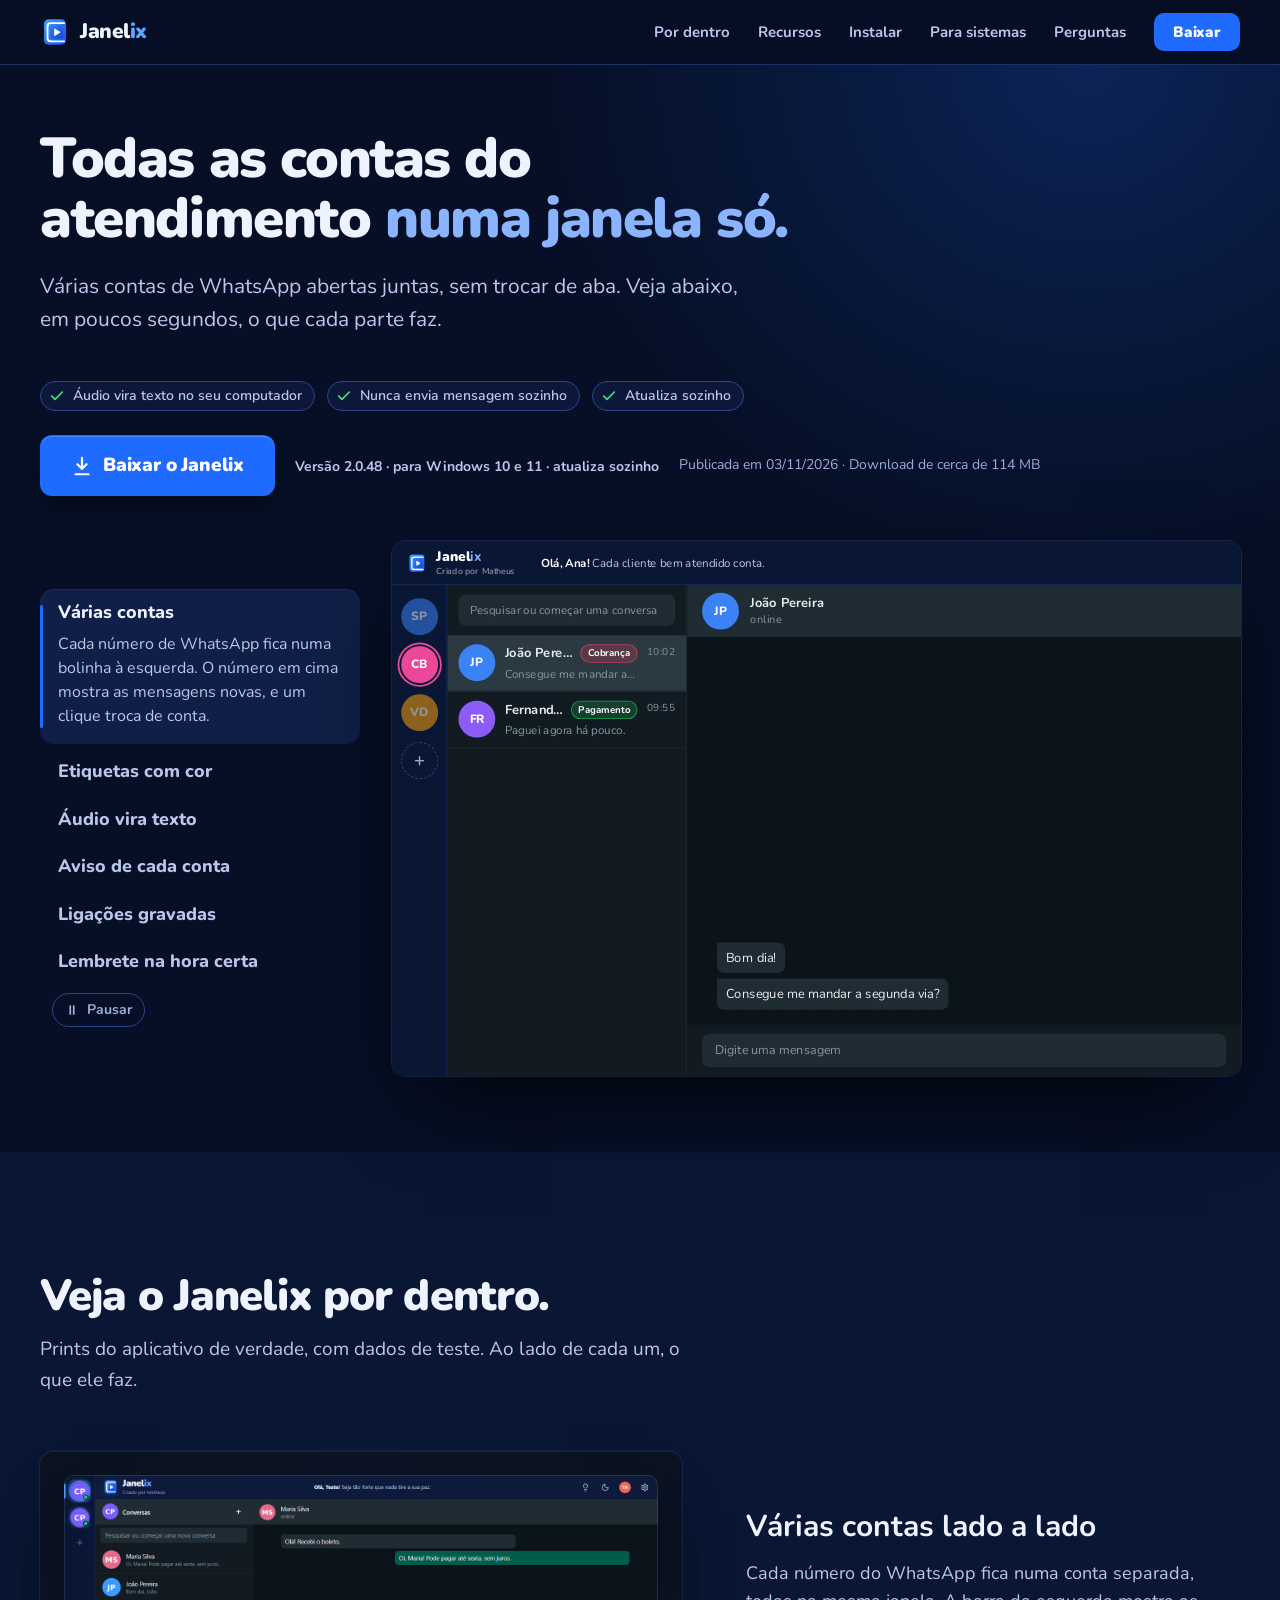
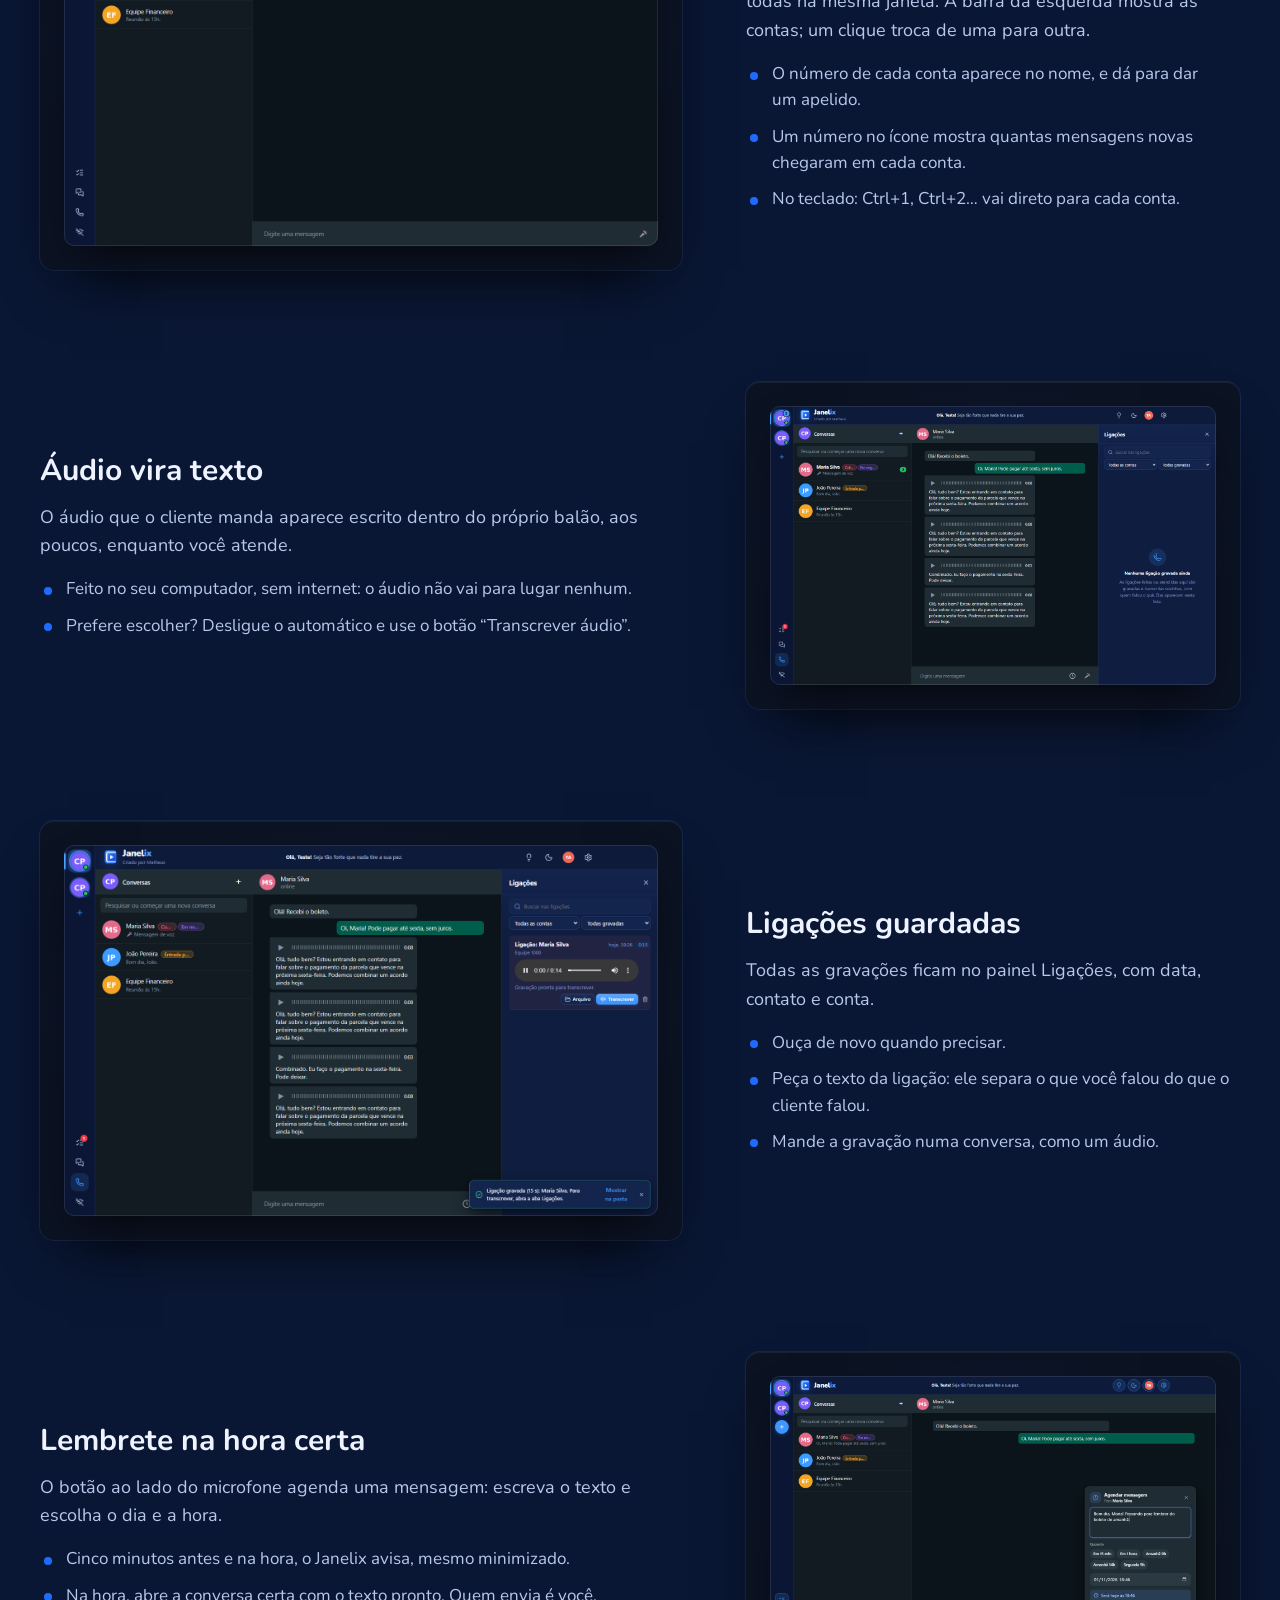
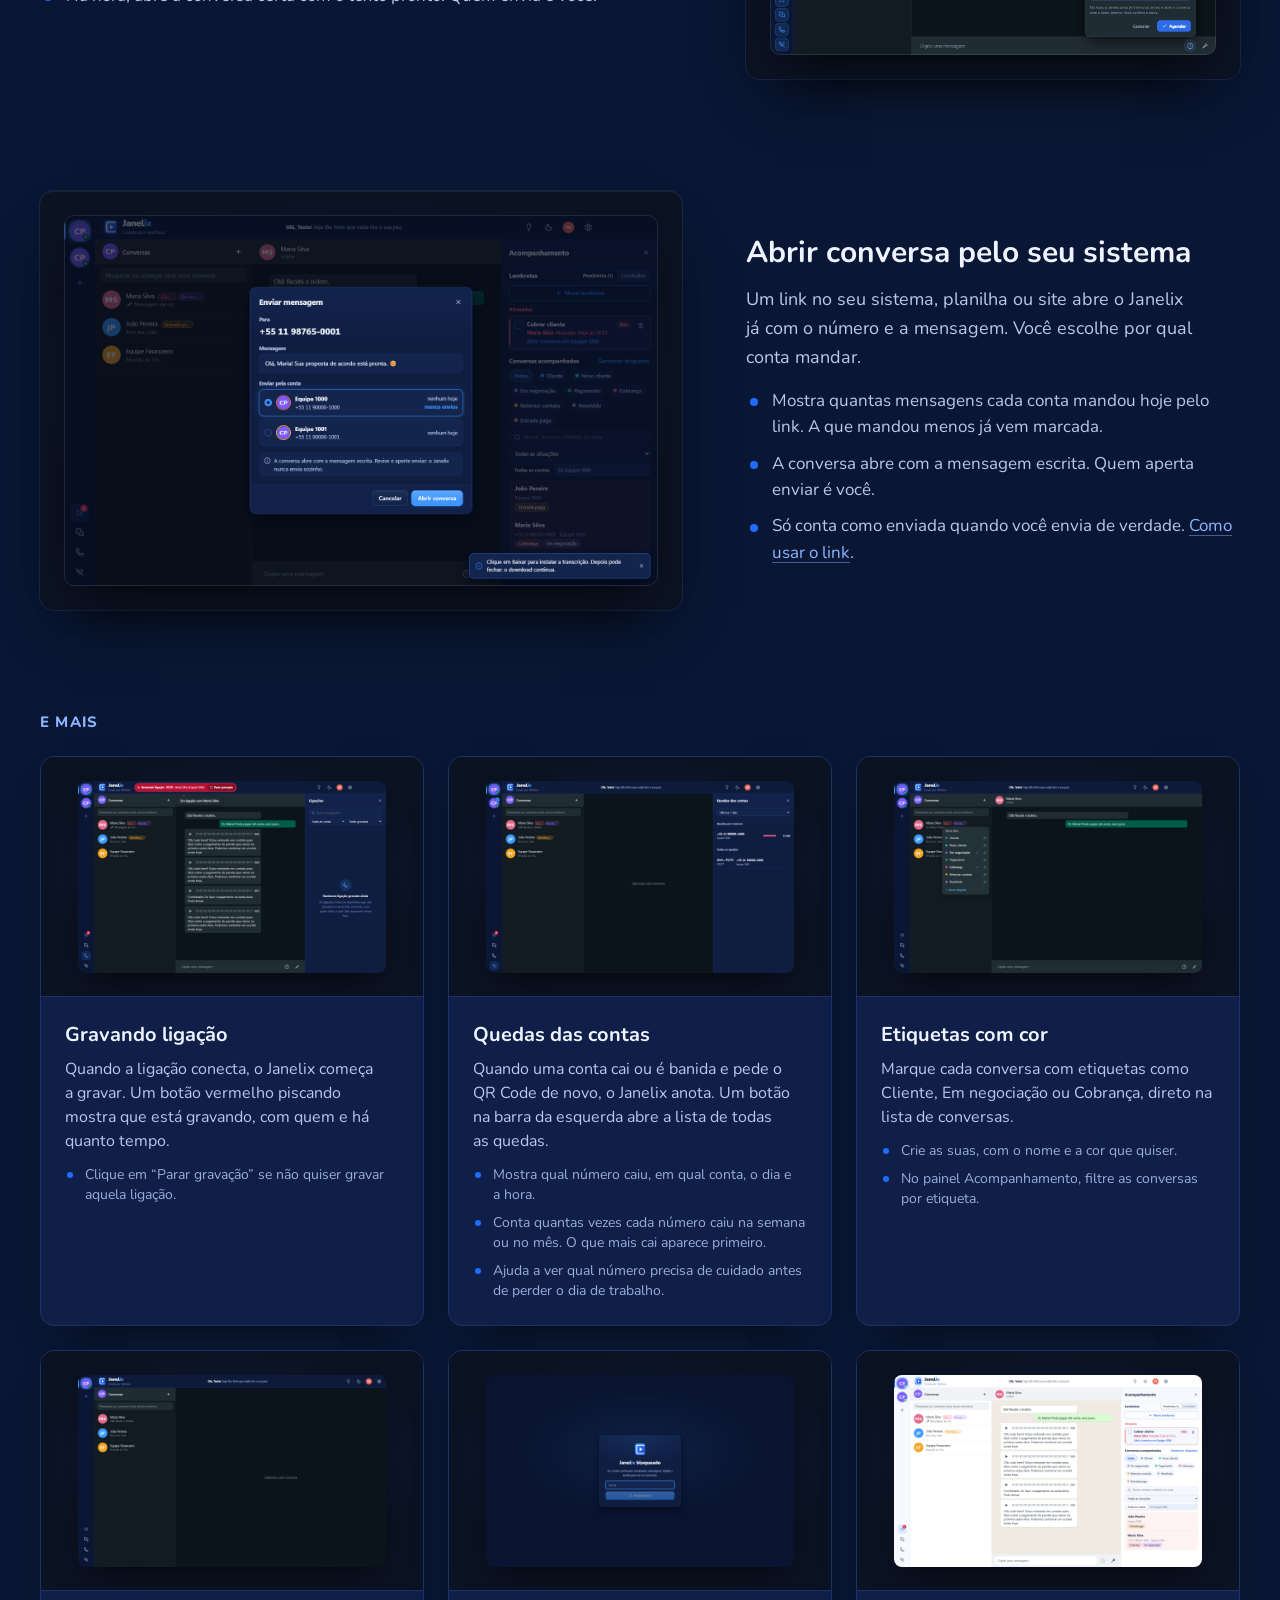
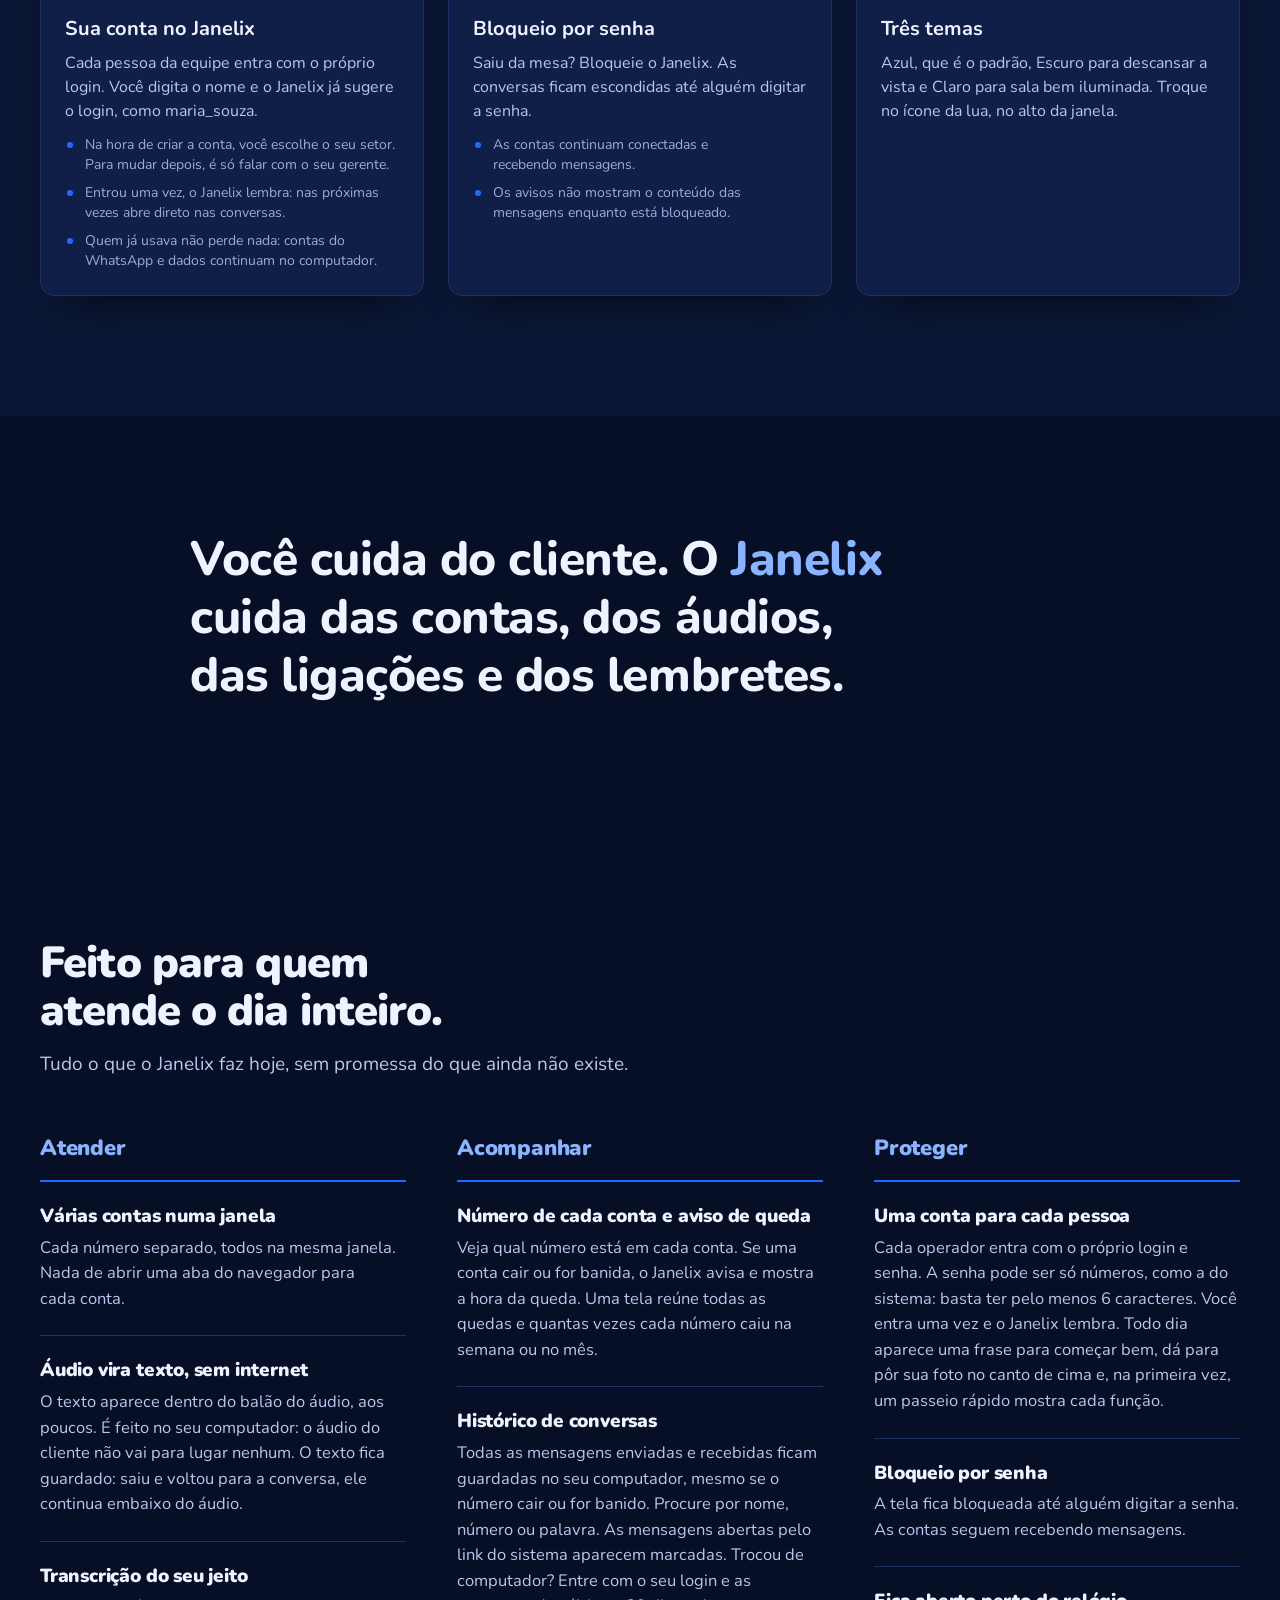
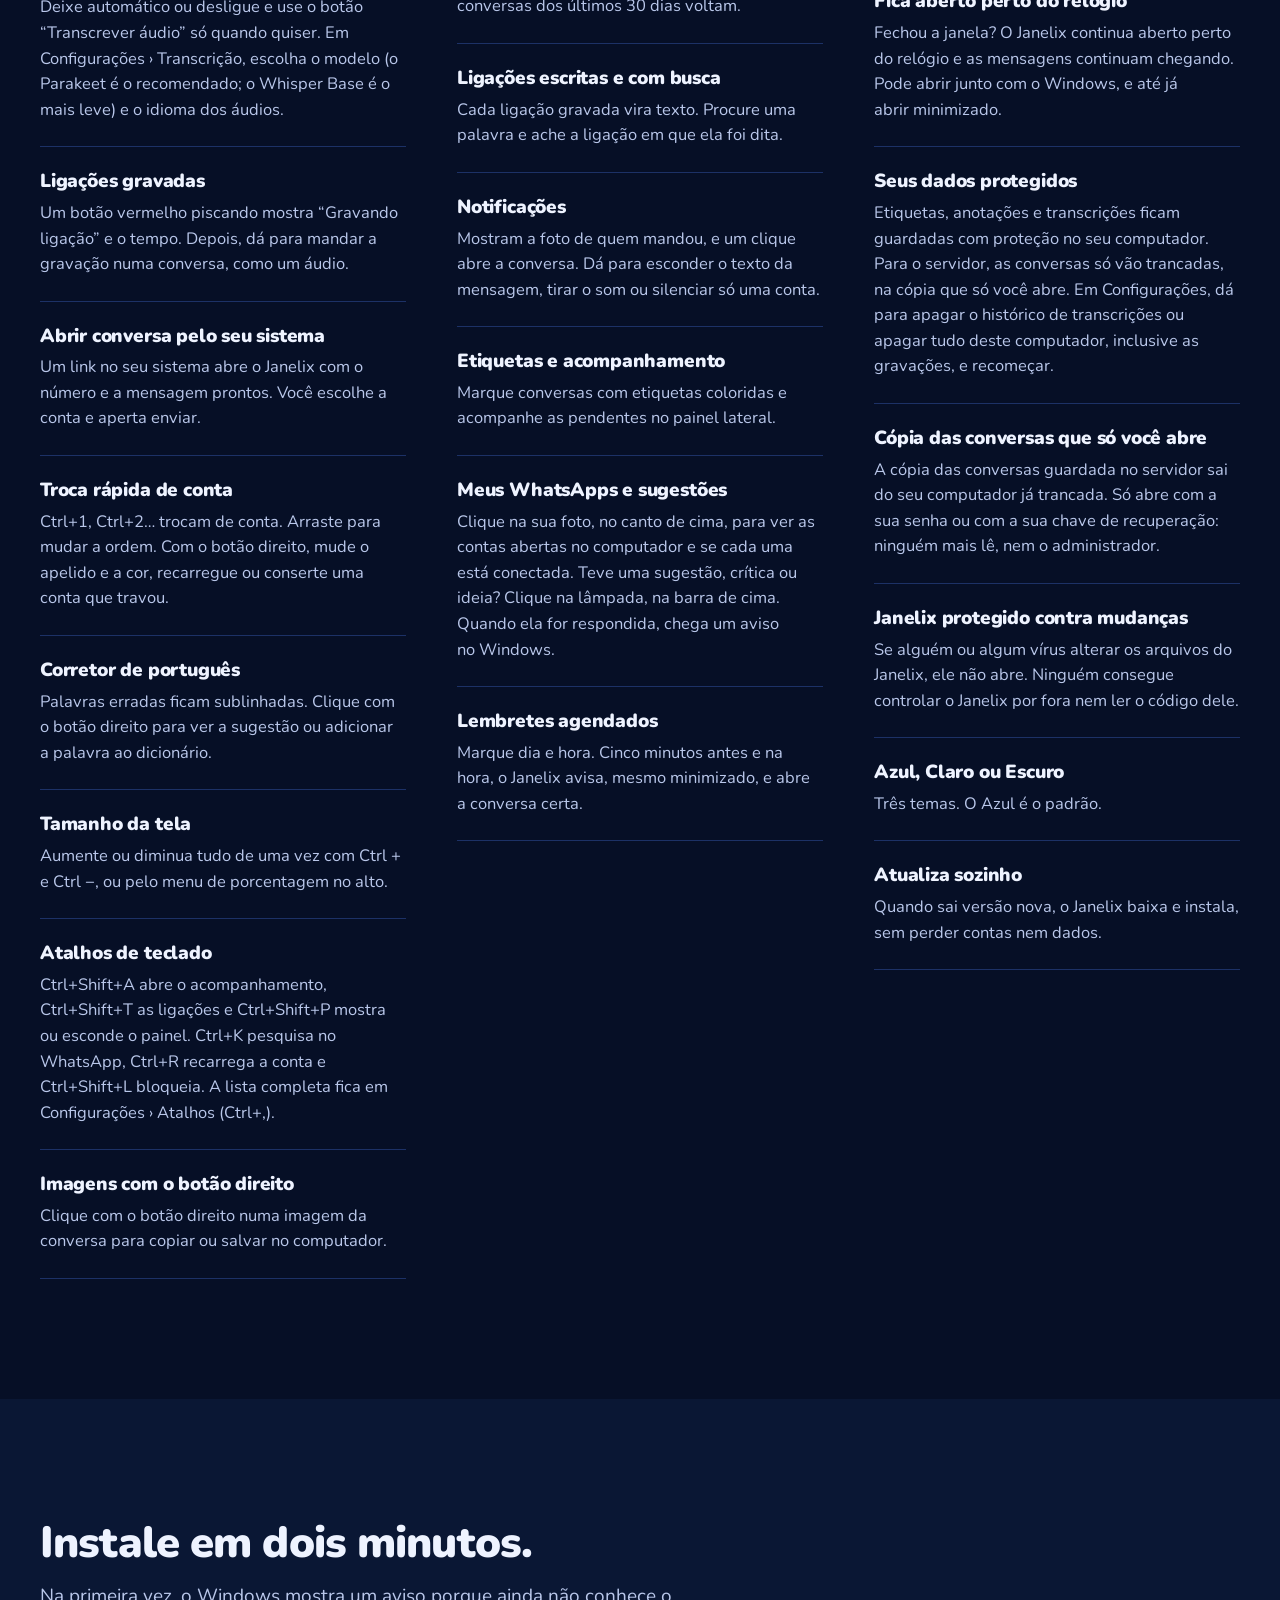
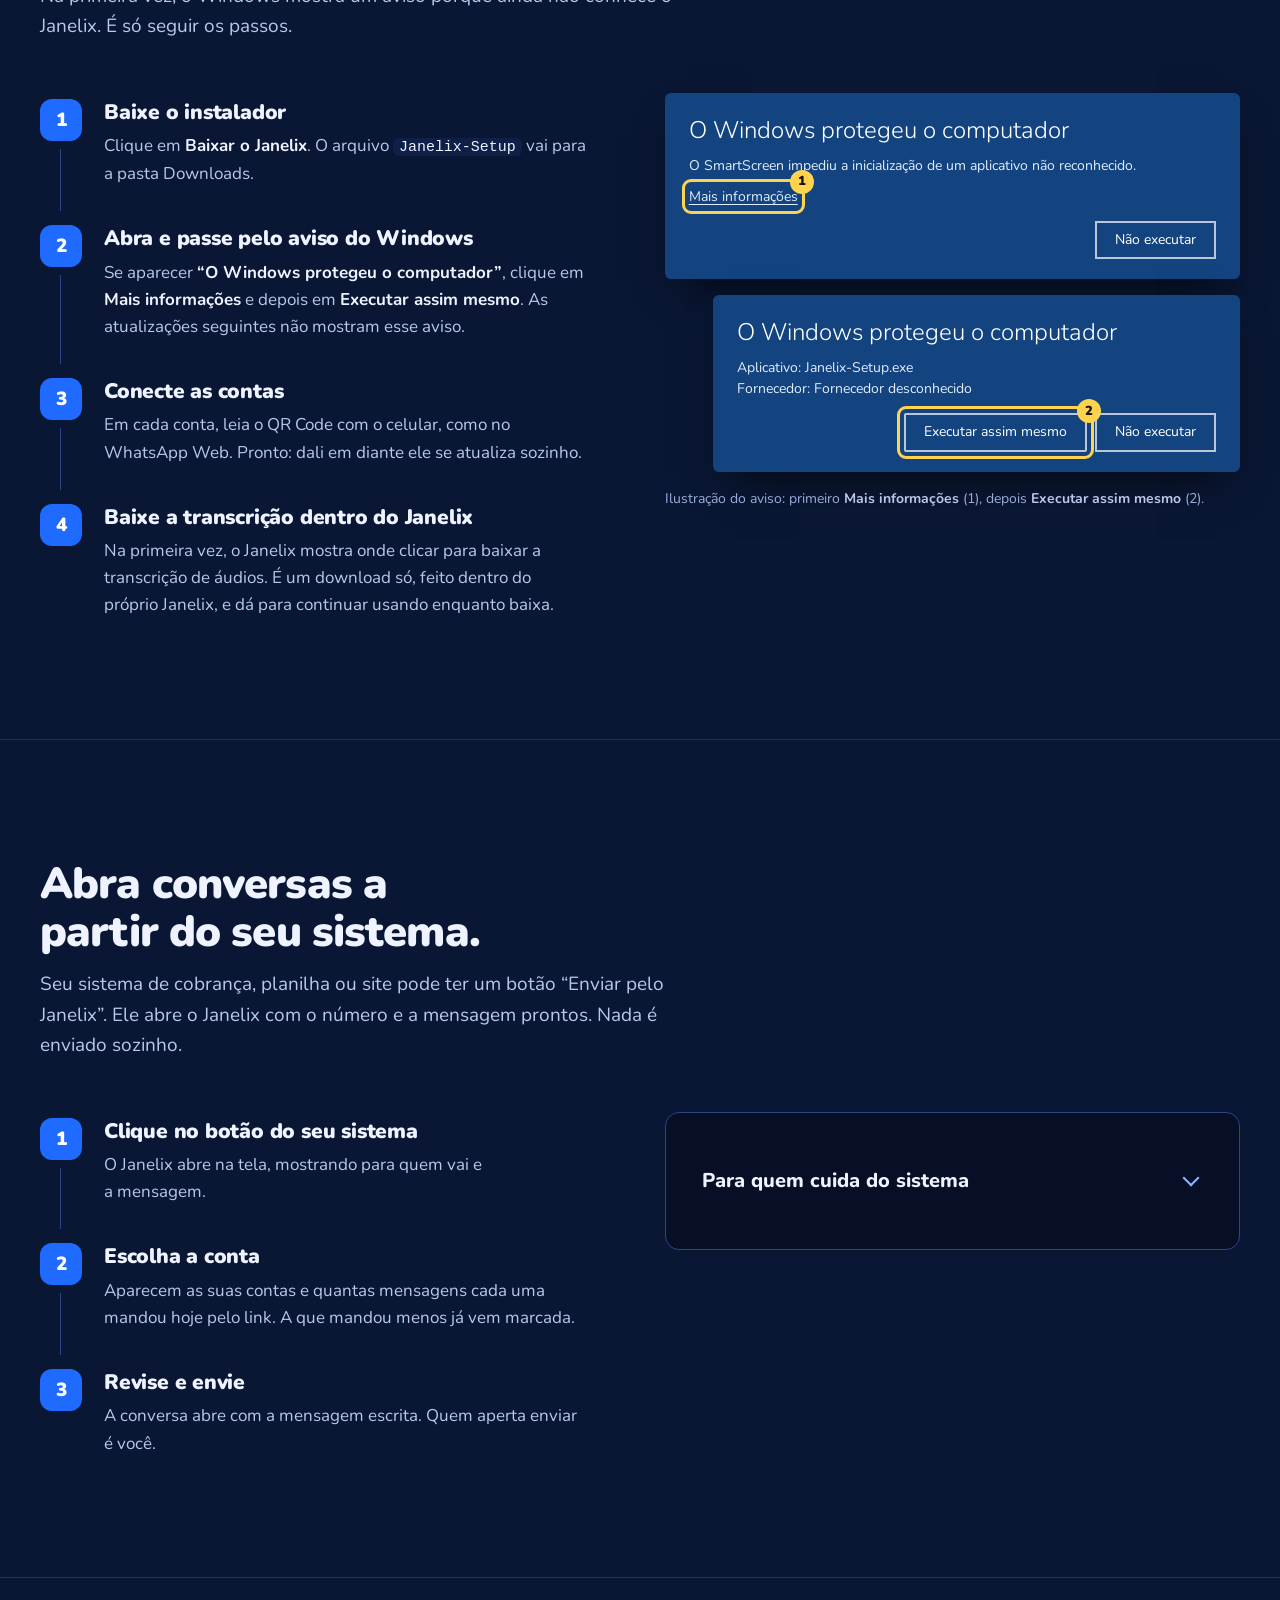
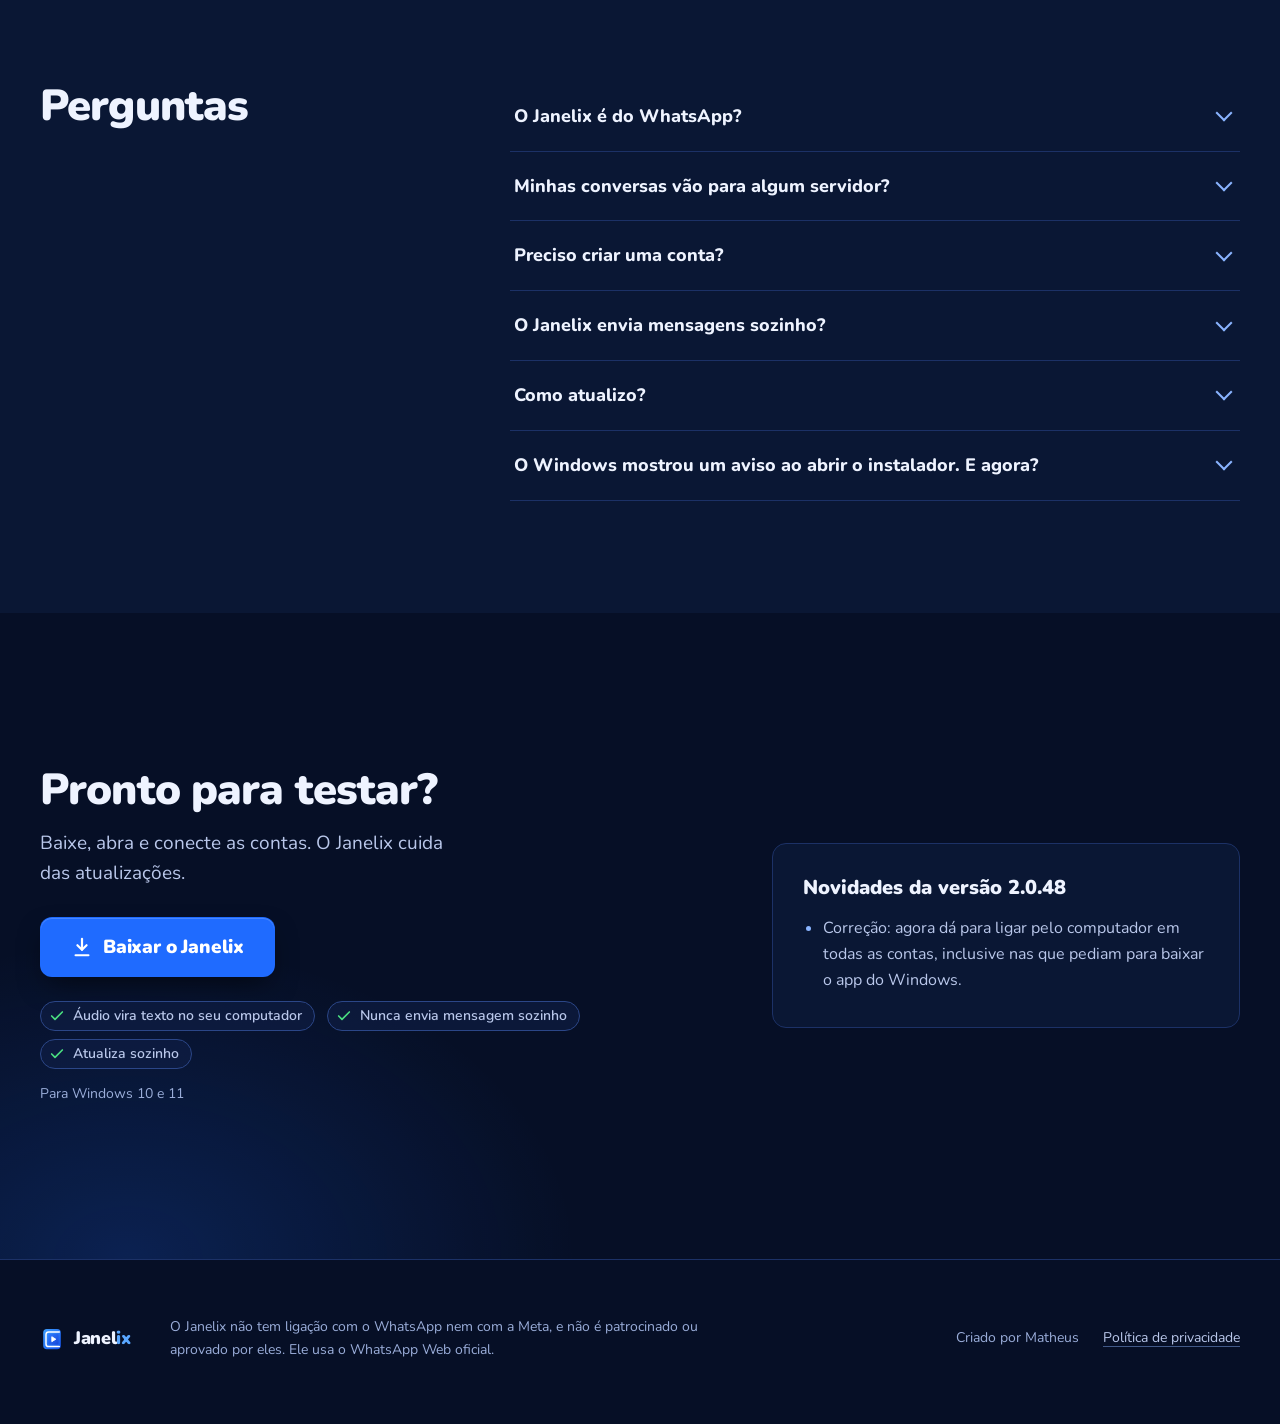
==== index.html @ b272c267 "Versão 2.0.48" ====
<!doctype html>
<html lang="pt-BR">
  <head>
    <meta charset="utf-8" />
    <meta name="viewport" content="width=device-width, initial-scale=1" />
    <title>Janelix · várias contas de WhatsApp Web numa janela só</title>
    <meta
      name="description"
      content="Programa para Windows que abre várias contas de WhatsApp Web numa janela só, grava ligações, transforma áudio em texto no próprio computador e avisa quando uma conta cai."
    />
    <link rel="canonical" href="https://janelix-app.github.io/" />
    <meta name="theme-color" content="#060f26" />
    <meta name="color-scheme" content="dark" />
    <link rel="icon" type="image/png" href="assets/favicon.png" />
    <link rel="apple-touch-icon" href="assets/icone-512.png" />
    <link rel="preload" href="assets/Nunito.woff2" as="font" type="font/woff2" crossorigin />
    <meta property="og:type" content="website" />
    <meta property="og:locale" content="pt_BR" />
    <meta property="og:site_name" content="Janelix" />
    <meta property="og:title" content="Janelix · várias contas de WhatsApp Web numa janela só" />
    <meta property="og:description" content="Várias contas lado a lado, ligações gravadas, áudios em texto sem internet e aviso quando uma conta cai. Para Windows 10 e 11." />
    <meta property="og:url" content="https://janelix-app.github.io/" />
    <meta property="og:image" content="https://janelix-app.github.io/assets/prints/tema-azul.png" />
    <meta property="og:image:width" content="1440" />
    <meta property="og:image:height" content="900" />
    <meta property="og:image:alt" content="O Janelix aberto, com as contas à esquerda, a conversa no centro e o painel de acompanhamento à direita" />
    <meta name="twitter:card" content="summary_large_image" />
    <link rel="stylesheet" href="estilo.css" />
    <script>
      document.documentElement.classList.add('js');
    </script>
    <script type="application/ld+json">
      {
        "@context": "https://schema.org",
        "@type": "SoftwareApplication",
        "name": "Janelix",
        "operatingSystem": "Windows 10, Windows 11",
        "applicationCategory": "BusinessApplication",
        "inLanguage": "pt-BR",
        "url": "https://janelix-app.github.io/",
        "description": "Várias contas de WhatsApp Web numa janela só, para Windows.",
        "image": "https://janelix-app.github.io/assets/prints/tema-azul.png",
        "downloadUrl": "https://github.com/janelix-app/janelix-releases/releases/latest"
      }
    </script>
  </head>
  <body>
    <a class="pular" href="#conteudo">Pular para o conteúdo</a>

    <header class="top">
      <div class="wrap">
        <a class="marca" href="./" aria-label="Janelix, página inicial"><img src="assets/logo.svg" alt="" width="30" height="30" /><span class="nome">Janel<b>ix</b></span></a>
        <nav aria-label="Seções">
          <a href="#por-dentro">Por dentro</a>
          <a href="#recursos">Recursos</a>
          <a href="#instalar">Instalar</a>
          <a href="#para-sistemas">Para sistemas</a>
          <a href="#perguntas">Perguntas</a>
        </nav>
        <a class="btn btn-mini baixar" href="https://github.com/janelix-app/janelix-releases/releases/latest">Baixar</a>
      </div>
    </header>

    <main id="conteudo">
      <!-- abertura -->
      <section class="hero" aria-labelledby="titulo">
        <div class="wrap hero-grade">
          <div class="hero-texto">
            <h1 id="titulo">Todas as contas do atendimento <span class="quebra">numa janela só.</span></h1>
            <p class="lead">Várias contas de WhatsApp abertas juntas, sem trocar de aba. Veja abaixo, em poucos segundos, o que cada parte faz.</p>
            <ul class="garantias" role="list">
              <li><svg viewBox="0 0 24 24" aria-hidden="true"><path d="M20 6 9 17l-5-5" /></svg>Áudio vira texto no seu computador</li>
              <li><svg viewBox="0 0 24 24" aria-hidden="true"><path d="M20 6 9 17l-5-5" /></svg>Nunca envia mensagem sozinho</li>
              <li><svg viewBox="0 0 24 24" aria-hidden="true"><path d="M20 6 9 17l-5-5" /></svg>Atualiza sozinho</li>
            </ul>
          </div>
          <div class="baixar-bloco">
            <a class="btn btn-principal baixar" href="https://github.com/janelix-app/janelix-releases/releases/latest">
              <svg viewBox="0 0 24 24" aria-hidden="true"><path d="M12 3v12" /><path d="m7 10 5 5 5-5" /><path d="M5 21h14" /></svg>
              Baixar o Janelix
            </a>
            <p class="versao" id="versao">Para Windows 10 e 11 · atualiza sozinho</p>
            <p class="versao-data"><span id="v-data" hidden></span><span id="v-tam">Download de cerca de 114 MB</span></p>
          </div>
        </div>

        <div class="palco" data-demo>
          <div class="demo-lado">
            <ol class="demo-menu" aria-label="O que o Janelix faz">
              <li>
                <button type="button" aria-controls="cena-0"><span class="demo-t">Várias contas</span></button>
                <p id="cena-0">Cada número de WhatsApp fica numa bolinha à esquerda. O número em cima mostra as mensagens novas, e um clique troca de conta.</p>
              </li>
              <li>
                <button type="button" aria-controls="cena-1"><span class="demo-t">Etiquetas com cor</span></button>
                <p id="cena-1">Marque cada conversa: Cliente, Em negociação, Pagamento. Você vê de longe em que pé está cada cliente.</p>
              </li>
              <li>
                <button type="button" aria-controls="cena-2"><span class="demo-t">Áudio vira texto</span></button>
                <p id="cena-2">O áudio do cliente aparece escrito dentro do balão. Tudo feito no seu computador: o áudio não vai para lugar nenhum.</p>
              </li>
              <li>
                <button type="button" aria-controls="cena-3"><span class="demo-t">Aviso de cada conta</span></button>
                <p id="cena-3">Chegou mensagem em outra conta? O aviso do Windows mostra quem mandou e em qual conta. Um clique abre a conversa.</p>
              </li>
              <li>
                <button type="button" aria-controls="cena-4"><span class="demo-t">Ligações gravadas</span></button>
                <p id="cena-4">Quando a ligação conecta, o Janelix grava e mostra com quem e há quanto tempo. Depois dá para ouvir e ler o que cada um falou.</p>
              </li>
              <li>
                <button type="button" aria-controls="cena-5"><span class="demo-t">Lembrete na hora certa</span></button>
                <p id="cena-5">O Janelix avisa 5 minutos antes e abre a conversa com a mensagem pronta. Quem envia é você.</p>
              </li>
            </ol>
            <button type="button" class="demo-pausa" aria-pressed="false" hidden>
              <svg viewBox="0 0 24 24" aria-hidden="true"><path d="M9 5v14M15 5v14" /></svg><span>Pausar</span>
            </button>
          </div>

          <!-- a janela viva: um Janelix de mentira, montado na própria página (sem dados reais) -->
          <div class="vivo" role="img" aria-label="Demonstração animada do Janelix: contas à esquerda, lista de conversas e a conversa aberta, com áudio virando texto, aviso do Windows, gravação de ligação e lembrete.">
            <div class="app" aria-hidden="true">
              <div class="app-topo">
                <img class="app-logo" src="assets/logo.svg" alt="" width="22" height="22" />
                <span class="app-nome"><span>Janel<b>ix</b></span><small>Criado por Matheus</small></span>
                <span class="app-frase"><strong>Olá, Ana!</strong> Cada cliente bem atendido conta.</span>
                <span class="app-rec" data-rec><i></i>Gravando ligação <b data-rec-t>00:00</b><span class="app-rec-quem">Maria Silva</span></span>
              </div>
              <div class="app-corpo">
                <div class="app-trilho" data-trilho></div>
                <div class="app-lista">
                  <div class="app-busca">Pesquisar ou começar uma conversa</div>
                  <ul data-lista></ul>
                </div>
                <div class="app-chat">
                  <div class="chat-topo"><span class="av" data-chat-av>MS</span><span><strong data-chat-nome>Maria Silva</strong><small>online</small></span></div>
                  <div class="chat-msgs" data-msgs></div>
                  <div class="chat-campo"><span data-campo>Digite uma mensagem</span></div>
                </div>
              </div>
              <div class="aviso" data-aviso>
                <div class="aviso-cab"><img src="assets/logo.svg" alt="" width="14" height="14" />Janelix</div>
                <strong data-aviso-t></strong>
                <p data-aviso-b></p>
                <small data-aviso-c></small>
              </div>
            </div>
          </div>
        </div>
      </section>

      <!-- prints com explicação -->
      <section class="por-dentro" id="por-dentro" aria-labelledby="t-dentro">
        <div class="wrap">
          <div class="cabeca">
            <h2 id="t-dentro">Veja o Janelix por dentro.</h2>
            <p>Prints do aplicativo de verdade, com dados de teste. Ao lado de cada um, o que ele faz.</p>
          </div>

          <ol class="vitrine">
            <li>
              <figure class="vitrine-print"><img src="assets/prints/contas.png" alt="Barra de contas à esquerda com duas contas conectadas e a lista de conversas com etiquetas" width="760" height="470" /></figure>
              <div class="vitrine-texto">
                <h3>Várias contas lado a lado</h3>
                <p>Cada número do WhatsApp fica numa conta separada, todas na mesma janela. A barra da esquerda mostra as contas; um clique troca de uma para outra.</p>
                <ul>
                  <li>O número de cada conta aparece no nome, e dá para dar um apelido.</li>
                  <li>Um número no ícone mostra quantas mensagens novas chegaram em cada conta.</li>
                  <li>No teclado: Ctrl+1, Ctrl+2… vai direto para cada conta.</li>
                </ul>
              </div>
            </li>
            <li>
              <figure class="vitrine-print"><img src="assets/prints/audios.png" alt="Mensagem de voz com o texto escrito logo abaixo, dentro do balão do áudio" width="603" height="246" loading="lazy" /></figure>
              <div class="vitrine-texto">
                <h3>Áudio vira texto</h3>
                <p>O áudio que o cliente manda aparece escrito dentro do próprio balão, aos poucos, enquanto você atende.</p>
                <ul>
                  <li>Feito no seu computador, sem internet: o áudio não vai para lugar nenhum.</li>
                  <li>Prefere escolher? Desligue o automático e use o botão “Transcrever áudio”.</li>
                </ul>
              </div>
            </li>
            <li>
              <figure class="vitrine-print"><img src="assets/prints/ligacoes.png" alt="Painel Ligações com a gravação, o player e a transcrição separada por quem falou" width="380" height="480" loading="lazy" /></figure>
              <div class="vitrine-texto">
                <h3>Ligações guardadas</h3>
                <p>Todas as gravações ficam no painel Ligações, com data, contato e conta.</p>
                <ul>
                  <li>Ouça de novo quando precisar.</li>
                  <li>Peça o texto da ligação: ele separa o que você falou do que o cliente falou.</li>
                  <li>Mande a gravação numa conversa, como um áudio.</li>
                </ul>
              </div>
            </li>
            <li>
              <figure class="vitrine-print"><img src="assets/prints/agendar.png" alt="Quadro para agendar com o texto da mensagem, a data e atalhos de horário" width="603" height="570" loading="lazy" /></figure>
              <div class="vitrine-texto">
                <h3>Lembrete na hora certa</h3>
                <p>O botão ao lado do microfone agenda uma mensagem: escreva o texto e escolha o dia e a hora.</p>
                <ul>
                  <li>Cinco minutos antes e na hora, o Janelix avisa, mesmo minimizado.</li>
                  <li>Na hora, abre a conversa certa com o texto pronto. Quem envia é você.</li>
                </ul>
              </div>
            </li>
            <li>
              <figure class="vitrine-print"><img src="assets/prints/link.png" alt="Tela Enviar mensagem com o número, a mensagem pronta e as contas conectadas, com a conta de menos envios marcada" width="544" height="554" loading="lazy" /></figure>
              <div class="vitrine-texto">
                <h3>Abrir conversa pelo seu sistema</h3>
                <p>Um link no seu sistema, planilha ou site abre o Janelix já com o número e a mensagem. Você escolhe por qual conta mandar.</p>
                <ul>
                  <li>Mostra quantas mensagens cada conta mandou hoje pelo link. A que mandou menos já vem marcada.</li>
                  <li>A conversa abre com a mensagem escrita. Quem aperta enviar é você.</li>
                  <li>Só conta como enviada quando você envia de verdade. <a href="#para-sistemas">Como usar o link</a>.</li>
                </ul>
              </div>
            </li>
          </ol>

          <h3 class="mosaico-titulo">E mais</h3>
          <ul class="mosaico" role="list">
            <li class="cartao">
              <figure class="cartao-print"><img src="assets/prints/gravando.png" alt="Indicador vermelho Gravando ligação com o tempo, o nome do contato e o botão Parar gravação" width="700" height="120" loading="lazy" /></figure>
              <div class="cartao-texto">
                <h3>Gravando ligação</h3>
                <p>Quando a ligação conecta, o Janelix começa a gravar. Um botão vermelho piscando mostra que está gravando, com quem e há quanto tempo.</p>
                <ul>
                  <li>Clique em “Parar gravação” se não quiser gravar aquela ligação.</li>
                </ul>
              </div>
            </li>
            <li class="cartao">
              <figure class="cartao-print"><img src="assets/prints/quedas.png" alt="Painel Quedas das contas: quantas vezes cada número caiu nos últimos 7 dias e a lista de quedas com dia, hora, número e conta" width="379" height="750" loading="lazy" /></figure>
              <div class="cartao-texto">
                <h3>Quedas das contas</h3>
                <p>Quando uma conta cai ou é banida e pede o QR Code de novo, o Janelix anota. Um botão na barra da esquerda abre a lista de todas as quedas.</p>
                <ul>
                  <li>Mostra qual número caiu, em qual conta, o dia e a hora.</li>
                  <li>Conta quantas vezes cada número caiu na semana ou no mês. O que mais cai aparece primeiro.</li>
                  <li>Ajuda a ver qual número precisa de cuidado antes de perder o dia de trabalho.</li>
                </ul>
              </div>
            </li>
            <li class="cartao">
              <figure class="cartao-print"><img src="assets/prints/etiquetas.png" alt="Menu de etiquetas aberto na lista de conversas, criando uma etiqueta com cor" width="420" height="600" loading="lazy" /></figure>
              <div class="cartao-texto">
                <h3>Etiquetas com cor</h3>
                <p>Marque cada conversa com etiquetas como Cliente, Em negociação ou Cobrança, direto na lista de conversas.</p>
                <ul>
                  <li>Crie as suas, com o nome e a cor que quiser.</li>
                  <li>No painel Acompanhamento, filtre as conversas por etiqueta.</li>
                </ul>
              </div>
            </li>
            <li class="cartao">
              <figure class="cartao-print"><img src="assets/prints/conta.png" alt="Tela Crie sua conta no Janelix com nome, escolha do setor, login sugerido maria_souza, senha e a frase do dia" width="440" height="896" loading="lazy" /></figure>
              <div class="cartao-texto">
                <h3>Sua conta no Janelix</h3>
                <p>Cada pessoa da equipe entra com o próprio login. Você digita o nome e o Janelix já sugere o login, como maria_souza.</p>
                <ul>
                  <li>Na hora de criar a conta, você escolhe o seu setor. Para mudar depois, é só falar com o seu gerente.</li>
                  <li>Entrou uma vez, o Janelix lembra: nas próximas vezes abre direto nas conversas.</li>
                  <li>Quem já usava não perde nada: contas do WhatsApp e dados continuam no computador.</li>
                </ul>
              </div>
            </li>
            <li class="cartao">
              <figure class="cartao-print"><img src="assets/prints/bloqueio.png" alt="Tela Janelix bloqueado pedindo a senha" width="580" height="440" loading="lazy" /></figure>
              <div class="cartao-texto">
                <h3>Bloqueio por senha</h3>
                <p>Saiu da mesa? Bloqueie o Janelix. As conversas ficam escondidas até alguém digitar a senha.</p>
                <ul>
                  <li>As contas continuam conectadas e recebendo mensagens.</li>
                  <li>Os avisos não mostram o conteúdo das mensagens enquanto está bloqueado.</li>
                </ul>
              </div>
            </li>
            <li class="cartao">
              <figure class="cartao-print"><img src="assets/prints/tema-claro.png" alt="O Janelix no tema Claro, um dos três temas" width="1440" height="900" loading="lazy" /></figure>
              <div class="cartao-texto">
                <h3>Três temas</h3>
                <p>Azul, que é o padrão, Escuro para descansar a vista e Claro para sala bem iluminada. Troque no ícone da lua, no alto da janela.</p>
              </div>
            </li>
          </ul>
        </div>
      </section>

      <!-- frase de impacto: acende palavra por palavra ao rolar -->
      <section class="frase" aria-label="Resumo">
        <p class="frase-texto" data-frase>Você cuida do cliente. O Janelix cuida das contas, dos áudios, das ligações e dos lembretes.</p>
      </section>

      <!-- recursos -->
      <section class="recursos" id="recursos" aria-labelledby="t-recursos">
        <div class="wrap">
          <div class="cabeca">
            <h2 id="t-recursos">Feito para quem atende o dia inteiro.</h2>
            <p>Tudo o que o Janelix faz hoje, sem promessa do que ainda não existe.</p>
          </div>

          <div class="grupos">
            <div class="grupo">
              <h3>Atender</h3>
              <dl>
                <div>
                  <dt>Várias contas numa janela</dt>
                  <dd>Cada número separado, todos na mesma janela. Nada de abrir uma aba do navegador para cada conta.</dd>
                </div>
                <div>
                  <dt>Áudio vira texto, sem internet</dt>
                  <dd>O texto aparece dentro do balão do áudio, aos poucos. É feito no seu computador: o áudio do cliente não vai para lugar nenhum. O texto fica guardado: saiu e voltou para a conversa, ele continua embaixo do áudio.</dd>
                </div>
                <div>
                  <dt>Transcrição do seu jeito</dt>
                  <dd>Deixe automático ou desligue e use o botão “Transcrever áudio” só quando quiser. Em Configurações › Transcrição, escolha o modelo (o Parakeet é o recomendado; o Whisper Base é o mais leve) e o idioma dos áudios.</dd>
                </div>
                <div>
                  <dt>Ligações gravadas</dt>
                  <dd>Um botão vermelho piscando mostra “Gravando ligação” e o tempo. Depois, dá para mandar a gravação numa conversa, como um áudio.</dd>
                </div>
                <div>
                  <dt>Abrir conversa pelo seu sistema</dt>
                  <dd>Um link no seu sistema abre o Janelix com o número e a mensagem prontos. Você escolhe a conta e aperta enviar.</dd>
                </div>
                <div>
                  <dt>Troca rápida de conta</dt>
                  <dd>Ctrl+1, Ctrl+2… trocam de conta. Arraste para mudar a ordem. Com o botão direito, mude o apelido e a cor, recarregue ou conserte uma conta que travou.</dd>
                </div>
                <div>
                  <dt>Corretor de português</dt>
                  <dd>Palavras erradas ficam sublinhadas. Clique com o botão direito para ver a sugestão ou adicionar a palavra ao dicionário.</dd>
                </div>
                <div>
                  <dt>Tamanho da tela</dt>
                  <dd>Aumente ou diminua tudo de uma vez com Ctrl + e Ctrl −, ou pelo menu de porcentagem no alto.</dd>
                </div>
                <div>
                  <dt>Atalhos de teclado</dt>
                  <dd>Ctrl+Shift+A abre o acompanhamento, Ctrl+Shift+T as ligações e Ctrl+Shift+P mostra ou esconde o painel. Ctrl+K pesquisa no WhatsApp, Ctrl+R recarrega a conta e Ctrl+Shift+L bloqueia. A lista completa fica em Configurações › Atalhos (Ctrl+,).</dd>
                </div>
                <div>
                  <dt>Imagens com o botão direito</dt>
                  <dd>Clique com o botão direito numa imagem da conversa para copiar ou salvar no computador.</dd>
                </div>
              </dl>
            </div>

            <div class="grupo">
              <h3>Acompanhar</h3>
              <dl>
                <div>
                  <dt>Número de cada conta e aviso de queda</dt>
                  <dd>Veja qual número está em cada conta. Se uma conta cair ou for banida, o Janelix avisa e mostra a hora da queda. Uma tela reúne todas as quedas e quantas vezes cada número caiu na semana ou no mês.</dd>
                </div>
                <div>
                  <dt>Histórico de conversas</dt>
                  <dd>Todas as mensagens enviadas e recebidas ficam guardadas no seu computador, mesmo se o número cair ou for banido. Procure por nome, número ou palavra. As mensagens abertas pelo link do sistema aparecem marcadas. Trocou de computador? Entre com o seu login e as conversas dos últimos 30 dias voltam.</dd>
                </div>
                <div>
                  <dt>Ligações escritas e com busca</dt>
                  <dd>Cada ligação gravada vira texto. Procure uma palavra e ache a ligação em que ela foi dita.</dd>
                </div>
                <div>
                  <dt>Notificações</dt>
                  <dd>Mostram a foto de quem mandou, e um clique abre a conversa. Dá para esconder o texto da mensagem, tirar o som ou silenciar só uma conta.</dd>
                </div>
                <div>
                  <dt>Etiquetas e acompanhamento</dt>
                  <dd>Marque conversas com etiquetas coloridas e acompanhe as pendentes no painel lateral.</dd>
                </div>
                <div>
                  <dt>Meus WhatsApps e sugestões</dt>
                  <dd>Clique na sua foto, no canto de cima, para ver as contas abertas no computador e se cada uma está conectada. Teve uma sugestão, crítica ou ideia? Clique na lâmpada, na barra de cima. Quando ela for respondida, chega um aviso no Windows.</dd>
                </div>
                <div>
                  <dt>Lembretes agendados</dt>
                  <dd>Marque dia e hora. Cinco minutos antes e na hora, o Janelix avisa, mesmo minimizado, e abre a conversa certa.</dd>
                </div>
              </dl>
            </div>

            <div class="grupo">
              <h3>Proteger</h3>
              <dl>
                <div>
                  <dt>Uma conta para cada pessoa</dt>
                  <dd>Cada operador entra com o próprio login e senha. A senha pode ser só números, como a do sistema: basta ter pelo menos 6 caracteres. Você entra uma vez e o Janelix lembra. Todo dia aparece uma frase para começar bem, dá para pôr sua foto no canto de cima e, na primeira vez, um passeio rápido mostra cada função.</dd>
                </div>
                <div>
                  <dt>Bloqueio por senha</dt>
                  <dd>A tela fica bloqueada até alguém digitar a senha. As contas seguem recebendo mensagens.</dd>
                </div>
                <div>
                  <dt>Fica aberto perto do relógio</dt>
                  <dd>Fechou a janela? O Janelix continua aberto perto do relógio e as mensagens continuam chegando. Pode abrir junto com o Windows, e até já abrir minimizado.</dd>
                </div>
                <div>
                  <dt>Seus dados protegidos</dt>
                  <dd>Etiquetas, anotações e transcrições ficam guardadas com proteção no seu computador. Para o servidor, as conversas só vão trancadas, na cópia que só você abre. Em Configurações, dá para apagar o histórico de transcrições ou apagar tudo deste computador, inclusive as gravações, e recomeçar.</dd>
                </div>
                <div>
                  <dt>Cópia das conversas que só você abre</dt>
                  <dd>A cópia das conversas guardada no servidor sai do seu computador já trancada. Só abre com a sua senha ou com a sua chave de recuperação: ninguém mais lê, nem o administrador.</dd>
                </div>
                <div>
                  <dt>Janelix protegido contra mudanças</dt>
                  <dd>Se alguém ou algum vírus alterar os arquivos do Janelix, ele não abre. Ninguém consegue controlar o Janelix por fora nem ler o código dele.</dd>
                </div>
                <div>
                  <dt>Azul, Claro ou Escuro</dt>
                  <dd>Três temas. O Azul é o padrão.</dd>
                </div>
                <div>
                  <dt>Atualiza sozinho</dt>
                  <dd>Quando sai versão nova, o Janelix baixa e instala, sem perder contas nem dados.</dd>
                </div>
              </dl>
            </div>
          </div>
        </div>
      </section>

      <!-- como instalar -->
      <section class="instalar" id="instalar" aria-labelledby="t-instalar">
        <div class="wrap">
          <div class="cabeca">
            <h2 id="t-instalar">Instale em dois minutos.</h2>
            <p>Na primeira vez, o Windows mostra um aviso porque ainda não conhece o Janelix. É só seguir os passos.</p>
          </div>

          <div class="instalar-grade">
            <ol class="passos">
              <li>
                <h3>Baixe o instalador</h3>
                <p>Clique em <strong>Baixar o Janelix</strong>. O arquivo <code>Janelix-Setup</code> vai para a pasta Downloads.</p>
              </li>
              <li>
                <h3>Abra e passe pelo aviso do Windows</h3>
                <p>Se aparecer <strong>“O Windows protegeu o computador”</strong>, clique em <strong>Mais informações</strong> e depois em <strong>Executar assim mesmo</strong>. As atualizações seguintes não mostram esse aviso.</p>
              </li>
              <li>
                <h3>Conecte as contas</h3>
                <p>Em cada conta, leia o QR Code com o celular, como no WhatsApp Web. Pronto: dali em diante ele se atualiza sozinho.</p>
              </li>
              <li>
                <h3>Baixe a transcrição dentro do Janelix</h3>
                <p>Na primeira vez, o Janelix mostra onde clicar para baixar a transcrição de áudios. É um download só, feito dentro do próprio Janelix, e dá para continuar usando enquanto baixa.</p>
              </li>
            </ol>

            <figure class="smart" aria-labelledby="smart-leg">
              <div class="smart-telas">
                <div class="smart-tela" aria-hidden="true">
                  <p class="smart-t">O Windows protegeu o computador</p>
                  <p class="smart-p">O SmartScreen impediu a inicialização de um aplicativo não reconhecido.</p>
                  <p class="smart-p"><span class="smart-link alvo">Mais informações<i>1</i></span></p>
                  <div class="smart-botoes"><span class="smart-btn">Não executar</span></div>
                </div>
                <div class="smart-tela" aria-hidden="true">
                  <p class="smart-t">O Windows protegeu o computador</p>
                  <p class="smart-p">Aplicativo: Janelix-Setup.exe<br />Fornecedor: Fornecedor desconhecido</p>
                  <div class="smart-botoes"><span class="smart-btn alvo">Executar assim mesmo<i>2</i></span><span class="smart-btn">Não executar</span></div>
                </div>
              </div>
              <figcaption id="smart-leg">Ilustração do aviso: primeiro <strong>Mais informações</strong> (1), depois <strong>Executar assim mesmo</strong> (2).</figcaption>
            </figure>
          </div>
        </div>
      </section>


      <!-- link para sistemas -->
      <section class="sistemas" id="para-sistemas" aria-labelledby="t-sistemas">
        <div class="wrap">
          <div class="cabeca">
            <h2 id="t-sistemas">Abra conversas a partir do seu sistema.</h2>
            <p>Seu sistema de cobrança, planilha ou site pode ter um botão “Enviar pelo Janelix”. Ele abre o Janelix com o número e a mensagem prontos. Nada é enviado sozinho.</p>
          </div>

          <div class="instalar-grade">
            <ol class="passos">
              <li>
                <h3>Clique no botão do seu sistema</h3>
                <p>O Janelix abre na tela, mostrando para quem vai e a mensagem.</p>
              </li>
              <li>
                <h3>Escolha a conta</h3>
                <p>Aparecem as suas contas e quantas mensagens cada uma mandou hoje pelo link. A que mandou menos já vem marcada.</p>
              </li>
              <li>
                <h3>Revise e envie</h3>
                <p>A conversa abre com a mensagem escrita. Quem aperta enviar é você.</p>
              </li>
            </ol>

            <details class="dev">
              <summary>Para quem cuida do sistema</summary>
              <p>O botão é um link neste formato:</p>
              <pre><code>janelix://enviar?telefone=5518999990000&amp;texto=Ol%C3%A1%2C%20Maria</code></pre>
              <ul>
                <li><strong>telefone</strong>: só números, com 55 e DDD. Número do Brasil sem o 55 também funciona.</li>
                <li><strong>texto</strong>: a mensagem codificada para link (em JavaScript, <code>encodeURIComponent</code>). O sinal de mais vai como <code>%2B</code>. Até 2.000 letras.</li>
                <li>Se o Janelix não estiver instalado, o link não abre nada. Coloque ao lado do botão: “Não abriu? <a href="https://janelix-app.github.io">Baixe o Janelix</a>”.</li>
              </ul>
            </details>
          </div>
        </div>
      </section>

      <!-- perguntas -->
      <section class="perguntas" id="perguntas" aria-labelledby="t-perguntas">
        <div class="wrap">
          <h2 id="t-perguntas">Perguntas</h2>
          <div class="perguntas-lista">
            <details>
              <summary>O Janelix é do WhatsApp?</summary>
              <p>Não. O Janelix não tem ligação com o WhatsApp nem com a Meta. Ele só abre o WhatsApp Web oficial, o mesmo do navegador, várias vezes numa janela.</p>
            </details>
            <details>
              <summary>Minhas conversas vão para algum servidor?</summary>
              <p>Não. Conversas, áudios e transcrições ficam só no seu computador, guardados com a proteção da sua conta do Windows. No servidor fica só a sua conta do Janelix: nome e login.</p>
            </details>
            <details>
              <summary>Preciso criar uma conta?</summary>
              <p>Sim, uma vez só. Ao abrir o Janelix, ele pede seu nome, sugere um login e você escolhe uma senha. Quem já usava o Janelix não perde nada: as contas do WhatsApp e tudo o que estava no computador continuam lá.</p>
            </details>
            <details>
              <summary>O Janelix envia mensagens sozinho?</summary>
              <p>Nunca. Mesmo nos lembretes, ele só abre a conversa com o texto pronto: quem envia é sempre você.</p>
            </details>
            <details>
              <summary>Como atualizo?</summary>
              <p>Não precisa fazer nada. Quando sai uma versão nova, o Janelix baixa e instala sozinho, sem perder contas nem dados.</p>
            </details>
            <details>
              <summary>O Windows mostrou um aviso ao abrir o instalador. E agora?</summary>
              <p>Clique em <strong>Mais informações</strong> e depois em <strong>Executar assim mesmo</strong>. O aviso aparece porque o Windows ainda não conhece o Janelix. <a href="#instalar">Veja o passo a passo</a>.</p>
            </details>
          </div>
        </div>
      </section>
      <!-- download final + novidades -->
      <section class="final" aria-labelledby="t-final">
        <div class="wrap final-grade">
          <div>
            <h2 id="t-final">Pronto para testar?</h2>
            <p class="final-lead">Baixe, abra e conecte as contas. O Janelix cuida das atualizações.</p>
            <a class="btn btn-principal baixar" href="https://github.com/janelix-app/janelix-releases/releases/latest">
              <svg viewBox="0 0 24 24" aria-hidden="true"><path d="M12 3v12" /><path d="m7 10 5 5 5-5" /><path d="M5 21h14" /></svg>
              Baixar o Janelix
            </a>
            <ul class="garantias" role="list">
              <li><svg viewBox="0 0 24 24" aria-hidden="true"><path d="M20 6 9 17l-5-5" /></svg>Áudio vira texto no seu computador</li>
              <li><svg viewBox="0 0 24 24" aria-hidden="true"><path d="M20 6 9 17l-5-5" /></svg>Nunca envia mensagem sozinho</li>
              <li><svg viewBox="0 0 24 24" aria-hidden="true"><path d="M20 6 9 17l-5-5" /></svg>Atualiza sozinho</li>
            </ul>
            <p class="final-req">Para Windows 10 e 11</p>
          </div>
          <div class="novidades">
            <h3>Novidades da versão <span id="v-num">2.0.48</span></h3>
            <ul id="notas">
              <li>Correção: agora dá para ligar pelo computador em todas as contas, inclusive nas que pediam para baixar o app do Windows.</li>
            </ul>
          </div>
        </div>
      </section>
    </main>

    <footer>
      <div class="wrap">
        <a class="marca marca-rodape" href="./" aria-label="Janelix, página inicial"><img src="assets/logo.svg" alt="" width="24" height="24" /><span class="nome">Janel<b>ix</b></span></a>
        <p class="rodape-aviso">O Janelix não tem ligação com o WhatsApp nem com a Meta, e não é patrocinado ou aprovado por eles. Ele usa o WhatsApp Web oficial.</p>
        <p class="rodape-links"><span>Criado por Matheus</span><a href="privacidade.html">Política de privacidade</a></p>
      </div>
    </footer>

    <script src="anima.js" defer></script>
  </body>
</html>
---- estilo.css ----
/* Site do Janelix: o azul do app, em azul-noite. A janela é o motivo: o print abre como
 * uma janela ao carregar (o único movimento autoral); cada print vem com a explicação ao lado. */
@font-face {
  font-family: 'Nunito';
  src: url('assets/Nunito.woff2') format('woff2');
  font-weight: 200 1000;
  font-display: swap;
}

:root {
  --bg: #060f26;
  --bg-2: #0a1734;
  --surface: #0f1f47;
  --stage: #0b1222;
  --line: #1c3166;
  --line-2: #2b4687;
  --text: #eef3ff;
  --text-2: #b9c7ea;
  --text-3: #9aadd9;
  --brand: #1f6bff;
  --brand-hover: #1a5ae6;
  --brand-ink: #8ab4ff;
  --ease: cubic-bezier(0.16, 1, 0.3, 1);
  --font: 'Nunito', 'Segoe UI', system-ui, sans-serif;
  --gutter: 40px;
  color-scheme: dark;
}

* {
  box-sizing: border-box;
}

html {
  scroll-behavior: smooth;
  scroll-padding-top: 76px;
}

body {
  margin: 0;
  background: var(--bg);
  color: var(--text);
  font: 18px/1.6 var(--font);
  -webkit-font-smoothing: antialiased;
  scrollbar-color: var(--line-2) var(--bg);
  caret-color: var(--brand-ink);
  overflow-x: clip;
}

::selection {
  background: var(--brand);
  color: #fff;
}

a {
  color: var(--brand-ink);
  text-decoration-thickness: 1px;
  text-decoration-color: rgba(138, 180, 255, 0.45);
  text-underline-offset: 4px;
  transition:
    color 150ms ease,
    text-decoration-color 150ms ease;
}

a:hover {
  color: var(--text);
  text-decoration-color: currentColor;
}

:focus-visible {
  outline: 3px solid var(--brand-ink);
  outline-offset: 3px;
}

img {
  max-width: 100%;
  height: auto;
  display: block;
}

figure {
  margin: 0;
}

p,
li,
dd {
  text-wrap: pretty;
}

svg {
  fill: none;
  stroke: currentColor;
  stroke-width: 2;
  stroke-linecap: round;
  stroke-linejoin: round;
}

code {
  font-family: Consolas, 'Cascadia Mono', monospace;
  font-size: 0.88em;
  padding: 1px 6px;
  border-radius: 6px;
  background: var(--surface);
  color: var(--text);
}

.wrap {
  max-width: 1200px;
  margin-inline: auto;
}

.sr {
  position: absolute;
  width: 1px;
  height: 1px;
  overflow: hidden;
  clip-path: inset(50%);
  white-space: nowrap;
}

.pular {
  position: absolute;
  left: 16px;
  top: -60px;
  z-index: 50;
  padding: 10px 16px;
  border-radius: 10px;
  background: var(--brand);
  color: #fff;
  font-weight: 800;
  text-decoration: none;
}

.pular:hover {
  color: #fff;
}

.pular:focus {
  top: 12px;
}

/* ------------------------------------------------------------ topo */
.top {
  position: sticky;
  top: 0;
  z-index: 20;
  background: rgba(6, 15, 38, 0.94);
  border-bottom: 1px solid var(--line);
}

.top .wrap {
  display: flex;
  align-items: center;
  gap: 28px;
  height: 64px;
}

.marca {
  display: flex;
  align-items: center;
  gap: 10px;
  color: var(--text);
  text-decoration: none;
  font-weight: 900;
  font-size: 21px;
  letter-spacing: -0.02em;
}

.marca:hover {
  color: var(--text);
}

.marca img {
  width: 30px;
  height: 30px;
}

.marca .nome {
  white-space: nowrap;
}

.marca b {
  color: #5aa7ff;
  font-weight: 900;
}

.top nav {
  margin-left: auto;
  display: flex;
  gap: 28px;
  font-size: 15px;
  font-weight: 700;
}

.top nav a {
  color: var(--text-2);
  text-decoration: none;
  padding: 6px 0;
  transition: color 0.2s;
}

.top nav a:hover {
  color: var(--text);
}

/* ------------------------------------------------------------ botões */
.btn {
  display: inline-flex;
  align-items: center;
  justify-content: center;
  gap: 10px;
  min-height: 56px;
  padding: 14px 30px;
  border-radius: 12px;
  font-weight: 900;
  font-size: 19px;
  letter-spacing: -0.01em;
  text-decoration: none;
  border: 1px solid transparent;
  transition:
    transform 150ms var(--ease),
    box-shadow 200ms var(--ease),
    background-color 150ms ease;
}

.btn svg {
  width: 22px;
  height: 22px;
  stroke-width: 2.4;
  transition: transform 0.3s var(--ease);
}

.btn-principal {
  background: var(--brand);
  color: #fff;
  box-shadow:
    0 1px 0 rgba(255, 255, 255, 0.18) inset,
    0 12px 28px -8px rgba(0, 0, 0, 0.6);
}

@media (hover: hover) {
  .btn-principal:hover {
    background: var(--brand-hover);
    color: #fff;
    transform: translateY(-2px);
    box-shadow:
      0 1px 0 rgba(255, 255, 255, 0.22) inset,
      0 18px 36px -10px rgba(0, 0, 0, 0.7);
  }

  .btn-principal:hover svg {
    transform: translateY(2px);
  }
}

.btn:active {
  transform: scale(0.96);
}

.btn-mini {
  min-height: 38px;
  padding: 6px 18px;
  border-radius: 10px;
  font-size: 15px;
  background: var(--brand);
  color: #fff;
}

.btn-mini:hover {
  background: var(--brand-hover);
  color: #fff;
}

/* ------------------------------------------------------------ abertura */
.hero {
  padding: clamp(40px, 5vw, 64px) 0 0;
  background:
    radial-gradient(ellipse 60% 70% at 85% 0%, rgba(31, 107, 255, 0.22), transparent 70%),
    var(--bg);
}

.hero-grade {
  display: grid;
  grid-template-columns: minmax(0, 1fr);
  gap: 24px;
}

.hero-texto {
  display: grid;
  gap: 22px;
}

.hero h1 {
  margin: 0;
  max-width: 22ch;
  font-size: clamp(38px, 4.4vw, 64px);
  font-weight: 900;
  line-height: 1.06;
  letter-spacing: -0.025em;
  text-wrap: balance;
}

.hero h1 .quebra {
  color: var(--brand-ink);
}

.lead {
  margin: 0;
  max-width: 54ch;
  color: var(--text-2);
  font-size: clamp(18px, 1.7vw, 21px);
  line-height: 1.55;
  text-wrap: pretty;
}

.baixar-bloco {
  display: flex;
  flex-wrap: wrap;
  align-items: center;
  gap: 8px 20px;
}

.versao,
.versao-data {
  margin: 0;
  color: var(--text-3);
  font-size: 14px;
  font-variant-numeric: tabular-nums;
}

.versao-data span:not([hidden]) + span::before {
  content: ' · ';
}

.versao {
  margin-top: 4px;
  color: var(--text-2);
  font-weight: 700;
}

/* ------------------------------------------------------------ janela viva
 * Um Janelix de mentira, feito com HTML: o menu à esquerda passa pelas cenas (uma por função)
 * e a janela mostra cada uma acontecendo. A janela tem 920 × 580 px e encolhe por inteiro
 * (--s, calculado no script) para caber na coluna. Sem script, fica parada na tela inicial. */
.palco {
  max-width: 1200px;
  margin: clamp(32px, 3.5vw, 48px) auto clamp(48px, 6vw, 80px);
  display: grid;
  grid-template-columns: minmax(260px, 320px) minmax(0, 1fr);
  gap: clamp(20px, 2.5vw, 32px);
  align-items: center;
}

.demo-lado {
  display: grid;
  gap: 12px;
}

.demo-menu {
  display: grid;
  gap: 4px;
  margin: 0;
  padding: 0;
  list-style: none;
}

.demo-menu li {
  position: relative;
  border-radius: 14px;
  transition: background-color 300ms ease;
}

.demo-menu button {
  display: block;
  width: 100%;
  padding: 12px 18px;
  border: 0;
  border-radius: 14px;
  background: none;
  color: var(--text-2);
  font: 800 18px/1.3 var(--font);
  text-align: left;
  cursor: pointer;
  transition: color 200ms ease;
}

.demo-menu button:hover {
  color: var(--text);
}

.demo-menu p {
  margin: -4px 0 0;
  padding: 0 18px 16px;
  color: var(--text-2);
  font-size: 16px;
  line-height: 1.5;
}

.vivo-pronto .demo-menu p {
  max-height: 0;
  overflow: hidden;
  padding-bottom: 0;
  opacity: 0;
  transition:
    max-height 500ms var(--ease),
    opacity 400ms ease,
    padding 500ms var(--ease);
}

.vivo-pronto .demo-menu li.ativo {
  background: var(--surface);
  box-shadow: inset 0 1px 0 rgba(255, 255, 255, 0.05);
}

.vivo-pronto .demo-menu li.ativo button {
  color: var(--text);
}

.vivo-pronto .demo-menu li.ativo p {
  max-height: 160px;
  padding-bottom: 16px;
  opacity: 1;
}

/* a função que está passando ganha um traço azul à esquerda */
.demo-menu li::before {
  content: '';
  position: absolute;
  left: 0;
  top: 16px;
  bottom: 16px;
  width: 3px;
  border-radius: 3px;
  background: var(--brand);
  transform: scaleY(0);
  transition: transform 400ms var(--ease);
}

.vivo-pronto .demo-menu li.ativo::before {
  transform: scaleY(1);
}

.demo-pausa {
  justify-self: start;
  display: inline-flex;
  align-items: center;
  gap: 8px;
  margin-left: 12px;
  padding: 6px 12px;
  border: 1px solid var(--line-2);
  border-radius: 999px;
  background: transparent;
  color: var(--text-3);
  font: 700 14px/20px var(--font);
  cursor: pointer;
  transition:
    color 150ms ease,
    border-color 150ms ease;
}

.demo-pausa[hidden] {
  display: none;
}

.demo-pausa:hover {
  color: var(--text);
  border-color: var(--brand-ink);
}

.demo-pausa svg {
  width: 14px;
  height: 14px;
  fill: currentColor;
  stroke: currentColor;
  stroke-width: 3;
  stroke-linecap: round;
  stroke-linejoin: round;
}

/* moldura: a janela flutua com brilho azul por trás */
.vivo {
  position: relative;
  aspect-ratio: 920 / 580;
  border-radius: 14px;
  overflow: hidden;
  background: #0b141a;
  box-shadow:
    inset 0 1px 0 rgba(255, 255, 255, 0.06),
    0 0 0 1px rgba(138, 180, 255, 0.14),
    0 40px 90px -30px rgba(0, 0, 0, 0.9);
}

.app {
  --wa: #0b141a;
  --wa-2: #111b21;
  --wa-3: #202c33;
  --wa-out: #005c4b;
  --wa-txt: #e9edef;
  --wa-sub: #8696a0;
  position: absolute;
  left: 0;
  top: 0;
  width: 920px;
  height: 580px;
  display: grid;
  grid-template-rows: 48px minmax(0, 1fr);
  transform: scale(var(--s, 1));
  transform-origin: 0 0;
  font: 400 14px/1.4 var(--font);
  color: var(--wa-txt);
  background: var(--wa);
  user-select: none;
}

/* barra de cima do Janelix */
.app-topo {
  display: flex;
  align-items: center;
  gap: 10px;
  padding: 0 16px;
  background: #0a1734;
  border-bottom: 1px solid #1c3166;
}

.app-nome {
  display: grid;
  gap: 3px;
  font: 900 15px/1 var(--font);
  color: #fff;
}

.app-nome b {
  color: var(--brand-ink);
}

.app-nome small {
  font: 600 9.5px/1 var(--font);
  color: var(--wa-sub);
}

.app-frase {
  margin-left: 18px;
  font-size: 12.5px;
  color: #b9c7ea;
  white-space: nowrap;
}

.app-frase strong {
  color: #fff;
}

.app-rec {
  margin-left: auto;
  display: inline-flex;
  align-items: center;
  gap: 8px;
  padding: 6px 12px;
  border-radius: 999px;
  background: #b4233c;
  color: #fff;
  font: 700 12.5px/1 var(--font);
  opacity: 0;
  transform: translateY(-6px) scale(0.96);
  transition:
    opacity 300ms ease,
    transform 400ms var(--ease);
}

.app-rec.ligado {
  opacity: 1;
  transform: none;
}

.app-rec i {
  width: 8px;
  height: 8px;
  border-radius: 50%;
  background: #fff;
  animation: pisca 1.2s ease-in-out infinite;
}

.app-rec b {
  font-variant-numeric: tabular-nums;
}

.app-rec-quem {
  font-weight: 600;
  opacity: 0.85;
}

@keyframes pisca {
  50% {
    opacity: 0.25;
  }
}

.app-corpo {
  display: grid;
  grid-template-columns: 60px 260px minmax(0, 1fr);
  min-height: 0;
}

/* contas (as bolinhas da esquerda) */
.app-trilho {
  display: flex;
  flex-direction: column;
  align-items: center;
  gap: 12px;
  padding-top: 14px;
  background: #0a1734;
  border-right: 1px solid #1c3166;
}

.conta {
  position: relative;
  display: grid;
  place-items: center;
  width: 40px;
  height: 40px;
  border-radius: 50%;
  background: var(--c);
  color: #fff;
  font: 800 13px/1 var(--font);
  opacity: 0.55;
  transition:
    opacity 300ms ease,
    box-shadow 300ms ease;
}

.conta.ativa {
  opacity: 1;
  box-shadow:
    0 0 0 2px #0a1734,
    0 0 0 4px var(--c);
}

.conta-n {
  position: absolute;
  top: -4px;
  right: -6px;
  min-width: 18px;
  height: 18px;
  padding: 0 5px;
  border-radius: 9px;
  background: #25d366;
  color: #062b17;
  font: 800 11px/18px var(--font);
  text-align: center;
  animation: entra-pop 400ms var(--ease);
}

.conta-add {
  display: grid;
  place-items: center;
  width: 40px;
  height: 40px;
  border-radius: 50%;
  border: 1px dashed #2b4687;
  color: #9aadd9;
  font: 600 20px/1 var(--font);
}

/* lista de conversas */
.app-lista {
  display: grid;
  grid-template-rows: auto minmax(0, 1fr);
  background: var(--wa-2);
  border-right: 1px solid #222d34;
  min-height: 0;
}

.app-busca {
  margin: 10px 12px;
  padding: 8px 12px;
  border-radius: 8px;
  background: var(--wa-3);
  color: var(--wa-sub);
  font-size: 12.5px;
}

.app-lista ul {
  margin: 0;
  padding: 0;
  list-style: none;
  overflow: hidden;
}

.app-lista li {
  display: grid;
  grid-template-columns: 40px minmax(0, 1fr) auto;
  gap: 10px;
  align-items: center;
  padding: 10px 12px;
  border-bottom: 1px solid #1d282f;
  transition: background-color 300ms ease;
}

.app-lista li.aberta {
  background: #2a3942;
}

.av {
  display: grid;
  place-items: center;
  width: 40px;
  height: 40px;
  border-radius: 50%;
  background: var(--c, #5c6c75);
  color: #fff;
  font: 800 13px/1 var(--font);
}

.lista-meio {
  display: grid;
  gap: 3px;
  min-width: 0;
}

.lista-linha {
  display: flex;
  align-items: center;
  gap: 6px;
  min-width: 0;
}

.lista-linha strong {
  font-size: 14px;
  white-space: nowrap;
  overflow: hidden;
  text-overflow: ellipsis;
}

.lista-meio small {
  color: var(--wa-sub);
  font-size: 12.5px;
  white-space: nowrap;
  overflow: hidden;
  text-overflow: ellipsis;
}

.lista-h {
  align-self: start;
  color: var(--wa-sub);
  font-size: 11px;
}

.etq {
  flex: none;
  padding: 1px 7px;
  border-radius: 999px;
  border: 1px solid color-mix(in srgb, var(--c) 70%, transparent);
  background: color-mix(in srgb, var(--c) 22%, transparent);
  color: #fff;
  font: 700 10.5px/16px var(--font);
  white-space: nowrap;
  animation: entra-pop 450ms var(--ease);
}

/* conversa aberta */
.app-chat {
  display: grid;
  grid-template-rows: 56px minmax(0, 1fr) 56px;
  min-height: 0;
  background:
    radial-gradient(circle at 20% 20%, rgba(255, 255, 255, 0.02) 0 1px, transparent 2px) 0 0 / 22px 22px,
    var(--wa);
}

.chat-topo {
  display: flex;
  align-items: center;
  gap: 12px;
  padding: 0 16px;
  background: var(--wa-3);
}

.chat-topo span:last-child {
  display: grid;
}

.chat-topo small {
  color: var(--wa-sub);
  font-size: 12px;
}

.chat-msgs {
  display: flex;
  flex-direction: column;
  justify-content: flex-end;
  gap: 6px;
  padding: 16px 32px;
  overflow: hidden;
}

.msg {
  max-width: 68%;
  margin: 0;
  padding: 7px 10px;
  border-radius: 8px;
  font-size: 14px;
  line-height: 1.4;
  animation: entra-msg 400ms var(--ease);
}

.msg.in {
  align-self: flex-start;
  background: var(--wa-3);
  border-top-left-radius: 0;
}

.msg.out {
  align-self: flex-end;
  background: var(--wa-out);
  border-top-right-radius: 0;
}

.msg.sistema {
  align-self: center;
  padding: 5px 12px;
  background: #182229;
  color: var(--wa-sub);
  font-size: 12.5px;
}

/* mensagem de voz que vira texto */
.msg.audio {
  display: grid;
  gap: 6px;
  width: 340px;
}

.audio-linha {
  display: flex;
  align-items: center;
  gap: 10px;
}

.audio-play {
  width: 0;
  height: 0;
  border-left: 11px solid var(--wa-sub);
  border-top: 7px solid transparent;
  border-bottom: 7px solid transparent;
}

.audio-barra {
  position: relative;
  flex: 1;
  height: 4px;
  border-radius: 2px;
  background: #3b4a54;
  overflow: hidden;
}

.audio-barra::after {
  content: '';
  position: absolute;
  inset: 0;
  background: #53bdeb;
  transform: scaleX(0);
  transform-origin: left;
}

.tocando .audio-barra::after {
  transform: scaleX(1);
  transition: transform 2000ms linear;
}

.audio-linha small {
  color: var(--wa-sub);
  font-size: 11px;
}

.audio-txt {
  padding-top: 6px;
  border-top: 1px solid #2f3b43;
  color: var(--wa-txt);
  font-size: 13.5px;
}

/* campo de mensagem */
.chat-campo {
  display: flex;
  align-items: center;
  padding: 0 16px;
  background: var(--wa-2);
}

.chat-campo span {
  flex: 1;
  padding: 9px 14px;
  border-radius: 8px;
  background: var(--wa-3);
  color: var(--wa-sub);
  font-size: 13.5px;
  white-space: nowrap;
  overflow: hidden;
  text-overflow: ellipsis;
}

.chat-campo.cheio span {
  color: var(--wa-txt);
}

/* o que a cena está mostrando ganha um brilho azul por um instante */
.app .alvo {
  animation: realce 1.6s var(--ease);
}

@keyframes realce {
  0% {
    box-shadow: 0 0 0 0 rgba(83, 189, 235, 0);
  }
  25% {
    box-shadow: 0 0 0 3px rgba(83, 189, 235, 0.7);
  }
  100% {
    box-shadow: 0 0 0 10px rgba(83, 189, 235, 0);
  }
}

@keyframes entra-pop {
  from {
    opacity: 0;
    transform: scale(0.6);
  }
}

@keyframes entra-msg {
  from {
    opacity: 0;
    transform: translateY(8px) scale(0.98);
  }
}

/* aviso do Windows, no canto de baixo */
.aviso {
  position: absolute;
  right: 18px;
  bottom: 18px;
  width: 340px;
  display: grid;
  gap: 4px;
  padding: 14px 16px 16px;
  border-radius: 10px;
  background: #2b2b2b;
  border: 1px solid #3d3d3d;
  box-shadow: 0 24px 50px -10px rgba(0, 0, 0, 0.7);
  color: #fff;
  font-family: 'Segoe UI', var(--font);
  opacity: 0;
  transform: translateX(40px);
  pointer-events: none;
  transition:
    opacity 300ms ease,
    transform 450ms var(--ease);
}

.aviso.aberto {
  opacity: 1;
  transform: none;
}

.aviso.saindo {
  opacity: 0;
  transform: translateX(40px);
}

.aviso-cab {
  display: flex;
  align-items: center;
  gap: 6px;
  margin-bottom: 4px;
  color: #c8c8c8;
  font-size: 11.5px;
}

.aviso strong {
  font-size: 14px;
}

.aviso p {
  margin: 0;
  color: #e6e6e6;
  font-size: 13px;
}

.aviso small {
  color: #a8a8a8;
  font-size: 11.5px;
}

@media (max-width: 720px) {
  .palco {
    grid-template-columns: minmax(0, 1fr);
  }

  .demo-lado {
    order: 2;
  }
}

@media (prefers-reduced-motion: reduce) {
  .app *,
  .app .alvo {
    animation: none !important;
    transition: none !important;
  }
}

/* ------------------------------------------------------------ cabeças de seção */
.cabeca {
  max-width: 720px;
  margin-bottom: clamp(36px, 4vw, 56px);
}

.cabeca h2,
.faixa h2,
.final h2,
.perguntas h2 {
  margin: 0 0 14px;
  font-size: clamp(30px, 3.4vw, 46px);
  font-weight: 900;
  line-height: 1.1;
  letter-spacing: -0.02em;
  text-wrap: balance;
}

.cabeca p {
  margin: 0;
  max-width: 60ch;
  color: var(--text-2);
  font-size: clamp(17px, 1.5vw, 19px);
  text-wrap: pretty;
}

/* ------------------------------------------------------------ por dentro */
.por-dentro {
  padding: 120px 40px;
  background: var(--bg-2);
}

/* cada print com a explicação ao lado, alternando os lados */
.vitrine {
  display: grid;
  gap: clamp(64px, 9vw, 112px);
  margin: 56px 0 0;
  padding: 0;
  list-style: none;
}

.vitrine > li {
  display: grid;
  grid-template-columns: minmax(0, 1.3fr) minmax(0, 1fr);
  gap: 28px clamp(32px, 5vw, 72px);
  align-items: center;
}

.vitrine > li:nth-child(even) .vitrine-print {
  order: 2;
}

.vitrine-print {
  display: grid;
  place-items: center;
  margin: 0;
  padding: clamp(12px, 2vw, 24px);
  border-radius: 14px;
  background:
    radial-gradient(ellipse 70% 60% at 50% 45%, rgba(31, 107, 255, 0.12), transparent 75%),
    var(--stage);
  box-shadow:
    inset 0 1px 0 rgba(255, 255, 255, 0.06),
    0 0 0 1px rgba(138, 180, 255, 0.1),
    0 30px 60px -30px rgba(0, 0, 0, 0.9);
}

.vitrine-print img {
  outline: 1px solid rgba(255, 255, 255, 0.1);
  outline-offset: -1px;
  width: auto;
  max-width: 100%;
  height: auto;
  max-height: 520px;
  border-radius: 10px;
  box-shadow: 0 18px 40px -16px rgba(0, 0, 0, 0.8);
}

.vitrine-texto h3 {
  margin: 0 0 14px;
  font-size: clamp(24px, 2.6vw, 30px);
  line-height: 1.2;
  color: var(--text);
}

.vitrine-texto p {
  margin: 0 0 16px;
  font-size: 18px;
  line-height: 1.6;
  color: var(--text-2);
}

.vitrine-texto ul {
  display: grid;
  gap: 10px;
  margin: 0;
  padding: 0;
  list-style: none;
}

.vitrine-texto ul li {
  position: relative;
  padding-left: 26px;
  font-size: 17px;
  line-height: 1.55;
  color: var(--text-2);
}

.vitrine-texto ul li::before {
  content: '';
  position: absolute;
  left: 4px;
  top: 0.62em;
  width: 8px;
  height: 8px;
  border-radius: 50%;
  background: var(--brand);
}

.vitrine-texto a {
  color: var(--brand-ink);
}

@media (max-width: 960px) {
  .vitrine > li {
    grid-template-columns: minmax(0, 1fr);
  }

  .vitrine > li:nth-child(even) .vitrine-print {
    order: 0;
  }
}


/* ------------------------------------------------------------ recursos */
.recursos {
  padding: 120px 40px;
}

.grupos {
  display: grid;
  grid-template-columns: repeat(3, minmax(0, 1fr));
  gap: 0 clamp(28px, 4vw, 56px);
}

.grupo h3 {
  margin: 0;
  padding-bottom: 14px;
  border-bottom: 2px solid var(--brand);
  color: var(--brand-ink);
  font-size: 22px;
  font-weight: 900;
  letter-spacing: -0.01em;
}

.grupo dl {
  margin: 0;
}

.grupo dl > div {
  padding: 22px 0 24px;
  border-bottom: 1px solid var(--line);
}

.grupo dt {
  margin-bottom: 6px;
  font-size: 19px;
  font-weight: 900;
  line-height: 1.3;
  letter-spacing: -0.01em;
}

.grupo dd {
  margin: 0;
  color: var(--text-2);
  font-size: 16.5px;
  line-height: 1.55;
}

/* ------------------------------------------------------------ faixa */
.faixa {
  padding: 80px 40px;
  background: var(--brand);
  color: #fff;
}

.faixa .wrap {
  display: grid;
  grid-template-columns: minmax(0, 1.1fr) minmax(0, 1fr);
  gap: 20px 64px;
  align-items: center;
}

.faixa h2 {
  margin: 0;
  font-size: clamp(30px, 3.8vw, 48px);
}

.faixa p {
  margin: 0;
  max-width: 52ch;
  color: #fff;
  font-size: 18px;
}

/* ------------------------------------------------------------ como instalar */
.instalar {
  padding: 120px 40px;
  background: var(--bg-2);
}

.instalar-grade {
  display: grid;
  grid-template-columns: minmax(0, 1fr) minmax(0, 1.05fr);
  gap: 40px clamp(40px, 6vw, 88px);
  align-items: start;
}

.passos {
  margin: 0;
  padding: 0;
  list-style: none;
  counter-reset: passo;
}

.passos li {
  position: relative;
  counter-increment: passo;
  padding: 0 0 32px 64px;
}

.passos li:last-child {
  padding-bottom: 0;
}

/* número do passo e a linha que liga um ao outro */
.passos li::before {
  content: counter(passo);
  position: absolute;
  left: 0;
  top: 0;
  display: grid;
  place-items: center;
  width: 42px;
  height: 42px;
  border-radius: 12px;
  background: var(--brand);
  color: #fff;
  font-weight: 900;
  font-size: 19px;
  font-variant-numeric: tabular-nums;
}

.passos li:not(:last-child)::after {
  content: '';
  position: absolute;
  left: 20px;
  top: 50px;
  bottom: 8px;
  width: 1px;
  background: var(--line-2);
}

.passos h3 {
  margin: 6px 0 6px;
  font-size: 21px;
  font-weight: 900;
  letter-spacing: -0.01em;
  line-height: 1.3;
}

.passos p {
  margin: 0;
  color: var(--text-2);
  font-size: 17px;
}

.passos strong {
  color: var(--text);
}

/* ilustração do aviso do Windows */
.smart-telas {
  display: grid;
  gap: 16px;
}

.smart-tela {
  padding: 22px 24px 20px;
  border-radius: 6px;
  background: #13447f;
  color: #fff;
  box-shadow: 0 20px 44px -18px rgba(0, 0, 0, 0.8);
  font-family: 'Segoe UI', var(--font);
}

.smart-tela:nth-child(2) {
  margin-left: clamp(0px, 4vw, 48px);
}

.smart-t {
  margin: 0 0 10px;
  font-size: clamp(19px, 2vw, 24px);
  font-weight: 300;
  line-height: 1.25;
}

.smart-p {
  margin: 0 0 10px;
  font-size: 14px;
  line-height: 1.5;
  color: #e3edff;
}

.smart-link {
  text-decoration: underline;
  text-underline-offset: 3px;
}

.smart-botoes {
  display: flex;
  flex-wrap: wrap;
  justify-content: flex-end;
  gap: 8px;
  margin-top: 14px;
}

.smart-btn {
  padding: 6px 18px;
  border: 2px solid rgba(255, 255, 255, 0.7);
  font-size: 14px;
}

.alvo {
  position: relative;
  display: inline-block;
  outline: 3px solid #ffd34d;
  outline-offset: 4px;
  border-radius: 2px;
}

.alvo i {
  position: absolute;
  top: -16px;
  right: -16px;
  display: grid;
  place-items: center;
  width: 24px;
  height: 24px;
  border-radius: 50%;
  background: #ffd34d;
  color: #1b1500;
  font: 900 13px/1 var(--font);
}

.smart figcaption {
  margin-top: 16px;
  color: var(--text-3);
  font-size: 14px;
}

.smart figcaption strong {
  color: var(--text-2);
}

/* ------------------------------------------------------------ final */
.final {
  padding: clamp(120px, 12vw, 168px) 40px;
  background:
    radial-gradient(ellipse 50% 70% at 10% 100%, rgba(31, 107, 255, 0.2), transparent 70%),
    var(--bg);
}

.final-grade {
  display: grid;
  grid-template-columns: minmax(0, 1.4fr) minmax(0, 1fr);
  gap: 48px clamp(40px, 6vw, 96px);
  align-items: center;
}

.final-lead {
  margin: 0 0 28px;
  max-width: 44ch;
  color: var(--text-2);
  font-size: 19px;
}

.final .final-req {
  margin: 14px 0 0;
  color: var(--text-3);
  font-size: 14px;
}

.novidades {
  padding: 28px 30px 26px;
  border-radius: 14px;
  border: 1px solid var(--line);
  background: var(--bg-2);
}

.novidades h3 {
  margin: 0 0 12px;
  font-size: 20px;
  font-weight: 900;
  font-variant-numeric: tabular-nums;
}

.novidades ul {
  margin: 0;
  padding-left: 20px;
  color: var(--text-2);
  font-size: 16px;
}

.novidades li {
  margin: 8px 0;
}

.novidades li::marker {
  color: var(--brand-ink);
}

/* ------------------------------------------------------------ para sistemas */
.sistemas {
  padding: 120px 40px;
  background: var(--bg-2);
  border-top: 1px solid var(--line);
}

.dev {
  padding: clamp(20px, 3vw, 32px);
  border-radius: 14px;
  border: 1px solid var(--line-2);
  background: var(--bg);
}

.dev summary {
  color: var(--text);
  font-size: 20px;
  font-weight: 800;
  cursor: pointer;
}

.dev[open] summary {
  margin-bottom: 12px;
}

.dev p,
.dev li {
  font-size: 17px;
  line-height: 1.55;
  color: var(--text-2);
}

.dev p {
  margin: 0 0 12px;
}

.dev pre {
  margin: 0 0 18px;
  padding: 14px 16px;
  overflow-x: auto;
  border-radius: 10px;
  background: var(--stage);
}

.dev pre code {
  padding: 0;
  background: none;
  white-space: pre-wrap;
  word-break: break-all;
}

.dev ul {
  display: grid;
  gap: 10px;
  margin: 0;
  padding-left: 20px;
}

.dev a {
  color: var(--brand-ink);
}

/* ------------------------------------------------------------ perguntas */
.perguntas {
  padding: 104px 40px 112px;
  background: var(--bg-2);
  border-top: 1px solid var(--line);
}

.perguntas .wrap {
  display: grid;
  grid-template-columns: minmax(0, 0.7fr) minmax(0, 1.3fr);
  gap: 24px clamp(40px, 6vw, 96px);
  align-items: start;
}

details {
  border-bottom: 1px solid var(--line);
}

summary {
  display: flex;
  align-items: center;
  justify-content: space-between;
  gap: 16px;
  padding: 20px 4px;
  cursor: pointer;
  list-style: none;
  font-size: 18px;
  font-weight: 800;
  transition: color 0.2s;
}

summary::-webkit-details-marker {
  display: none;
}

/* seta que gira ao abrir */
summary::after {
  content: '';
  flex: none;
  width: 10px;
  height: 10px;
  margin-right: 6px;
  border-right: 2px solid var(--brand-ink);
  border-bottom: 2px solid var(--brand-ink);
  transform: translateY(-3px) rotate(45deg);
  transition: transform 0.3s var(--ease);
}

details[open] summary::after {
  transform: translateY(2px) rotate(-135deg);
}

summary:hover {
  color: var(--brand-ink);
}

details p {
  margin: 0 4px 22px;
  max-width: 62ch;
  color: var(--text-2);
  font-size: 17px;
}

/* ------------------------------------------------------------ rodapé */
footer {
  padding: 56px 0 64px;
  background: var(--bg);
  border-top: 1px solid var(--line);
  color: var(--text-3);
  font-size: 14px;
}

footer .wrap {
  display: grid;
  grid-template-columns: auto minmax(0, 1fr) auto;
  gap: 16px 40px;
  align-items: center;
}

footer p {
  margin: 0;
}

.marca-rodape {
  font-size: 18px;
}

.marca-rodape img {
  width: 24px;
  height: 24px;
}

.rodape-aviso {
  max-width: 70ch;
}

.rodape-links {
  display: flex;
  flex-wrap: wrap;
  gap: 6px 24px;
}

footer a {
  color: var(--text-2);
}

/* ------------------------------------------------------------ páginas de texto (privacidade) */
.texto {
  max-width: 720px;
  margin: 0 auto;
  padding: 64px 0;
}

.texto h1 {
  font-size: clamp(32px, 5vw, 44px);
  letter-spacing: -0.02em;
  line-height: 1.15;
  margin: 0 0 12px;
}

.texto h2 {
  font-size: 22px;
  margin: 38px 0 6px;
}

.texto p,
.texto li {
  color: var(--text-2);
}

/* margem lateral de todas as faixas da página */
.top,
footer,
.hero,
.por-dentro,
.recursos,
.faixa,
.instalar,
.final,
.perguntas,
main.wrap {
  padding-inline: 40px;
}

main.wrap {
  max-width: none;
}

/* ------------------------------------------------------------ acabamento */
h1,
h2,
h3 {
  text-wrap: balance;
}

p,
li {
  text-wrap: pretty;
}

/* garantias logo abaixo do título */
.garantias {
  display: flex;
  flex-wrap: wrap;
  gap: 8px 12px;
  margin: 24px 0 0;
  padding: 0;
  list-style: none;
}

.garantias li {
  display: inline-flex;
  align-items: center;
  gap: 8px;
  padding: 4px 12px 4px 8px;
  border: 1px solid var(--line-2);
  border-radius: 999px;
  background: rgba(15, 31, 71, 0.6);
  font-size: 14px;
  line-height: 20px;
  font-weight: 600;
  color: var(--text-2);
}

.garantias svg {
  width: 16px;
  height: 16px;
  flex: none;
  fill: none;
  stroke: #4ade80;
  stroke-width: 2.5;
  stroke-linecap: round;
  stroke-linejoin: round;
}

/* prints da vitrine reagem ao mouse */
.vitrine-print,
.cartao-print {
  transition:
    transform 500ms var(--ease),
    border-color 300ms ease,
    box-shadow 500ms var(--ease);
}

@media (hover: hover) {
  .vitrine > li:hover .vitrine-print,
  .cartao:hover .cartao-print {
    transform: translateY(-4px);
    box-shadow:
      inset 0 1px 0 rgba(255, 255, 255, 0.08),
      0 0 0 1px rgba(138, 180, 255, 0.22),
      0 40px 80px -28px rgba(0, 0, 0, 0.9);
  }
}

/* "E mais": as outras funções em cartões */
.mosaico-titulo {
  margin: clamp(72px, 8vw, 104px) 0 24px;
  color: var(--brand-ink);
  font-size: 15px;
  font-weight: 800;
  line-height: 1.3;
  letter-spacing: 0.08em;
  text-transform: uppercase;
}

.mosaico {
  display: grid;
  grid-template-columns: repeat(auto-fill, minmax(min(100%, 340px), 1fr));
  gap: 24px;
  margin: 0;
  padding: 0;
  list-style: none;
}

.cartao {
  display: flex;
  flex-direction: column;
  border: 1px solid var(--line);
  border-radius: 14px;
  box-shadow:
    inset 0 1px 0 rgba(255, 255, 255, 0.06),
    0 20px 40px -24px rgba(0, 0, 0, 0.8);
  background: var(--surface);
  overflow: hidden;
}

.cartao-print {
  display: grid;
  place-items: center;
  height: 240px;
  margin: 0;
  padding: 24px;
  overflow: hidden;
  border-bottom: 1px solid var(--line);
  background:
    radial-gradient(ellipse 70% 60% at 50% 45%, rgba(31, 107, 255, 0.14), transparent 75%),
    var(--stage);
}

.cartao-print img {
  max-width: 100%;
  max-height: 192px;
  object-fit: contain;
  width: auto;
  height: auto;
  border-radius: 8px;
  box-shadow: 0 14px 32px -14px rgba(0, 0, 0, 0.8);
}

.cartao-texto {
  padding: 24px;
}

.cartao-texto h3 {
  margin: 0 0 8px;
  font-size: 20px;
  line-height: 28px;
}

.cartao-texto p {
  margin: 0 0 12px;
  font-size: 16px;
  line-height: 24px;
  color: var(--text-2);
}

.cartao-texto ul {
  display: grid;
  gap: 8px;
  margin: 0;
  padding: 0;
  list-style: none;
}

.cartao-texto ul li {
  position: relative;
  padding-left: 20px;
  font-size: 14px;
  line-height: 20px;
  color: var(--text-3);
}

.cartao-texto ul li::before {
  content: '';
  position: absolute;
  left: 2px;
  top: 7px;
  width: 6px;
  height: 6px;
  border-radius: 50%;
  background: var(--brand);
}

/* frase de impacto: cada palavra acende ao rolar */
.frase {
  padding: clamp(72px, 9vw, 120px) 40px;
  background: var(--bg);
}

.frase-texto {
  max-width: 900px;
  margin: 0 auto;
  font-size: clamp(30px, 4.4vw, 48px);
  line-height: 1.2;
  font-weight: 800;
  letter-spacing: -0.01em;
  text-wrap: balance;
}

.frase-texto .p {
  color: rgba(238, 243, 255, 0.45);
  transition: color 600ms var(--ease);
}

.frase-texto .p.acesa {
  color: var(--text);
}

.frase-texto .p.marca-p.acesa {
  color: var(--brand-ink);
}

@media (max-width: 720px) {
  .frase {
    padding: 80px 16px;
  }

  .cartao-print {
    height: 200px;
  }

  .cartao-print img {
    max-height: 152px;
  }
}

@media (prefers-reduced-motion: reduce) {
  .vitrine-print,
  .cartao-print,
  .frase-texto .p {
    transition-duration: 0.01s;
  }

  .vitrine > li:hover .vitrine-print,
  .cartao:hover .cartao-print {
    transform: none;
  }
}

/* entrada ao rolar: a classe só existe com script e sem o pedido de menos movimento */
.revela {
  opacity: 0;
  transform: translateY(20px);
  transition:
    opacity 600ms var(--ease) var(--atraso, 0ms),
    transform 600ms var(--ease) var(--atraso, 0ms);
}

.revela.visto {
  opacity: 1;
  transform: none;
}

/* ------------------------------------------------------------ telas menores */
@media (max-width: 960px) {
  :root {
    --gutter: 24px;
  }

  .top,
footer,
.hero,
.por-dentro,
.recursos,
.faixa,
.instalar,
.final,
.perguntas,
main.wrap {
    padding-inline: 24px;
  }

  .hero-grade,
  .faixa .wrap,
  .instalar-grade,
  .final-grade,
  .perguntas .wrap {
    grid-template-columns: minmax(0, 1fr);
  }

  .grupos {
    grid-template-columns: minmax(0, 1fr);
    gap: 40px;
  }

  footer .wrap {
    grid-template-columns: minmax(0, 1fr);
  }
}

@media (max-width: 720px) {
  :root {
    --gutter: 16px;
  }

  .top,
footer,
.hero,
.por-dentro,
.recursos,
.faixa,
.instalar,
.final,
.perguntas,
main.wrap {
    padding-inline: 16px;
  }

  .por-dentro,
  .recursos,
  .instalar,
  .final,
  .perguntas {
    padding: 72px 16px;
  }

  .final-grade {
    grid-template-columns: minmax(0, 1fr);
  }

  .faixa {
    padding: 56px 16px;
  }

  .top nav {
    display: none;
  }

  .top .btn-mini {
    margin-left: auto;
  }

  .baixar-bloco,
  .baixar-bloco .btn,
  .final .btn {
    width: 100%;
  }

  .passos li {
    padding-left: 56px;
  }

  .smart-tela:nth-child(2) {
    margin-left: 0;
  }

  .novidades {
    padding: 22px 20px;
  }
}

/* ------------------------------------------------------------ menos movimento */
@media (prefers-reduced-motion: reduce) {
  html {
    scroll-behavior: auto;
  }

  .vivo-pronto .demo-menu p {
    transition-duration: 0.01s;
  }
  .btn,
  .btn svg,
  .ponto::before,
  summary::after {
    transition-duration: 0.01s;
  }

  .btn-principal:hover,
  .btn-principal:hover svg {
    transform: none;
  }
}
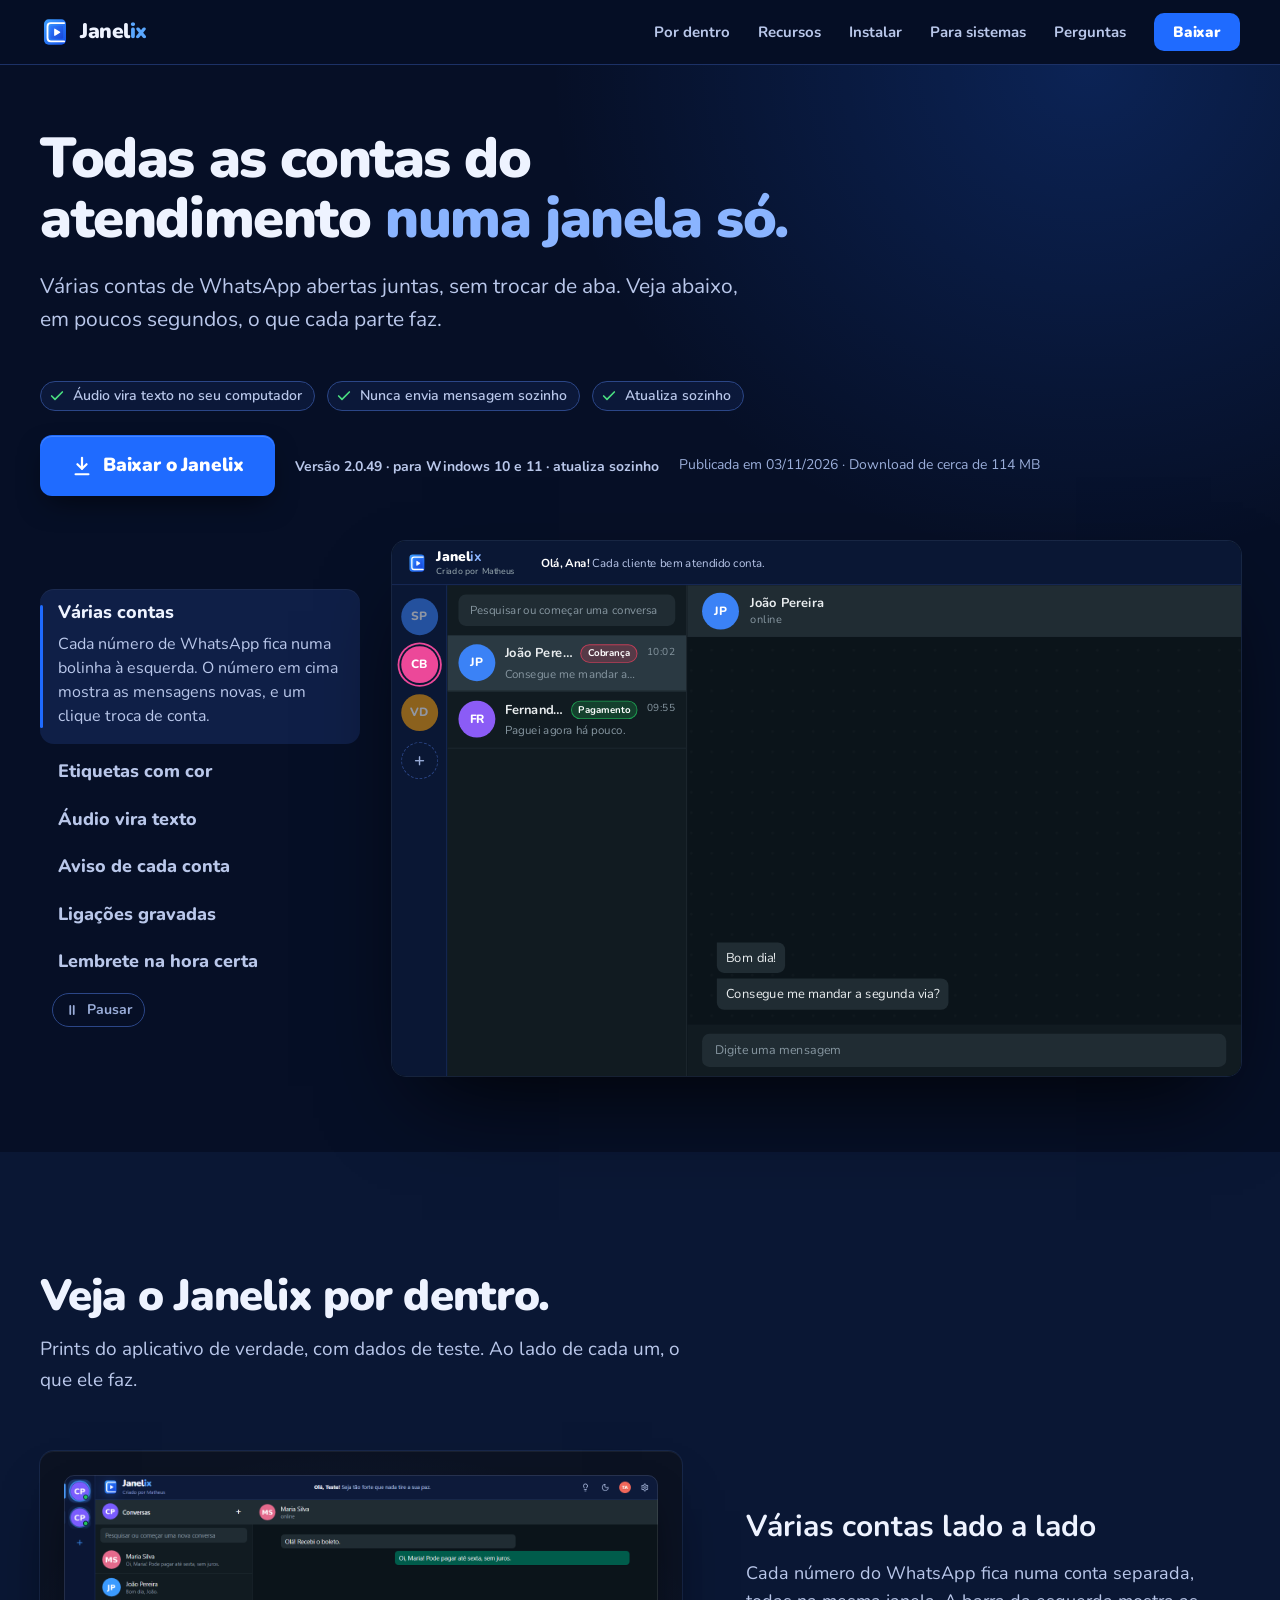
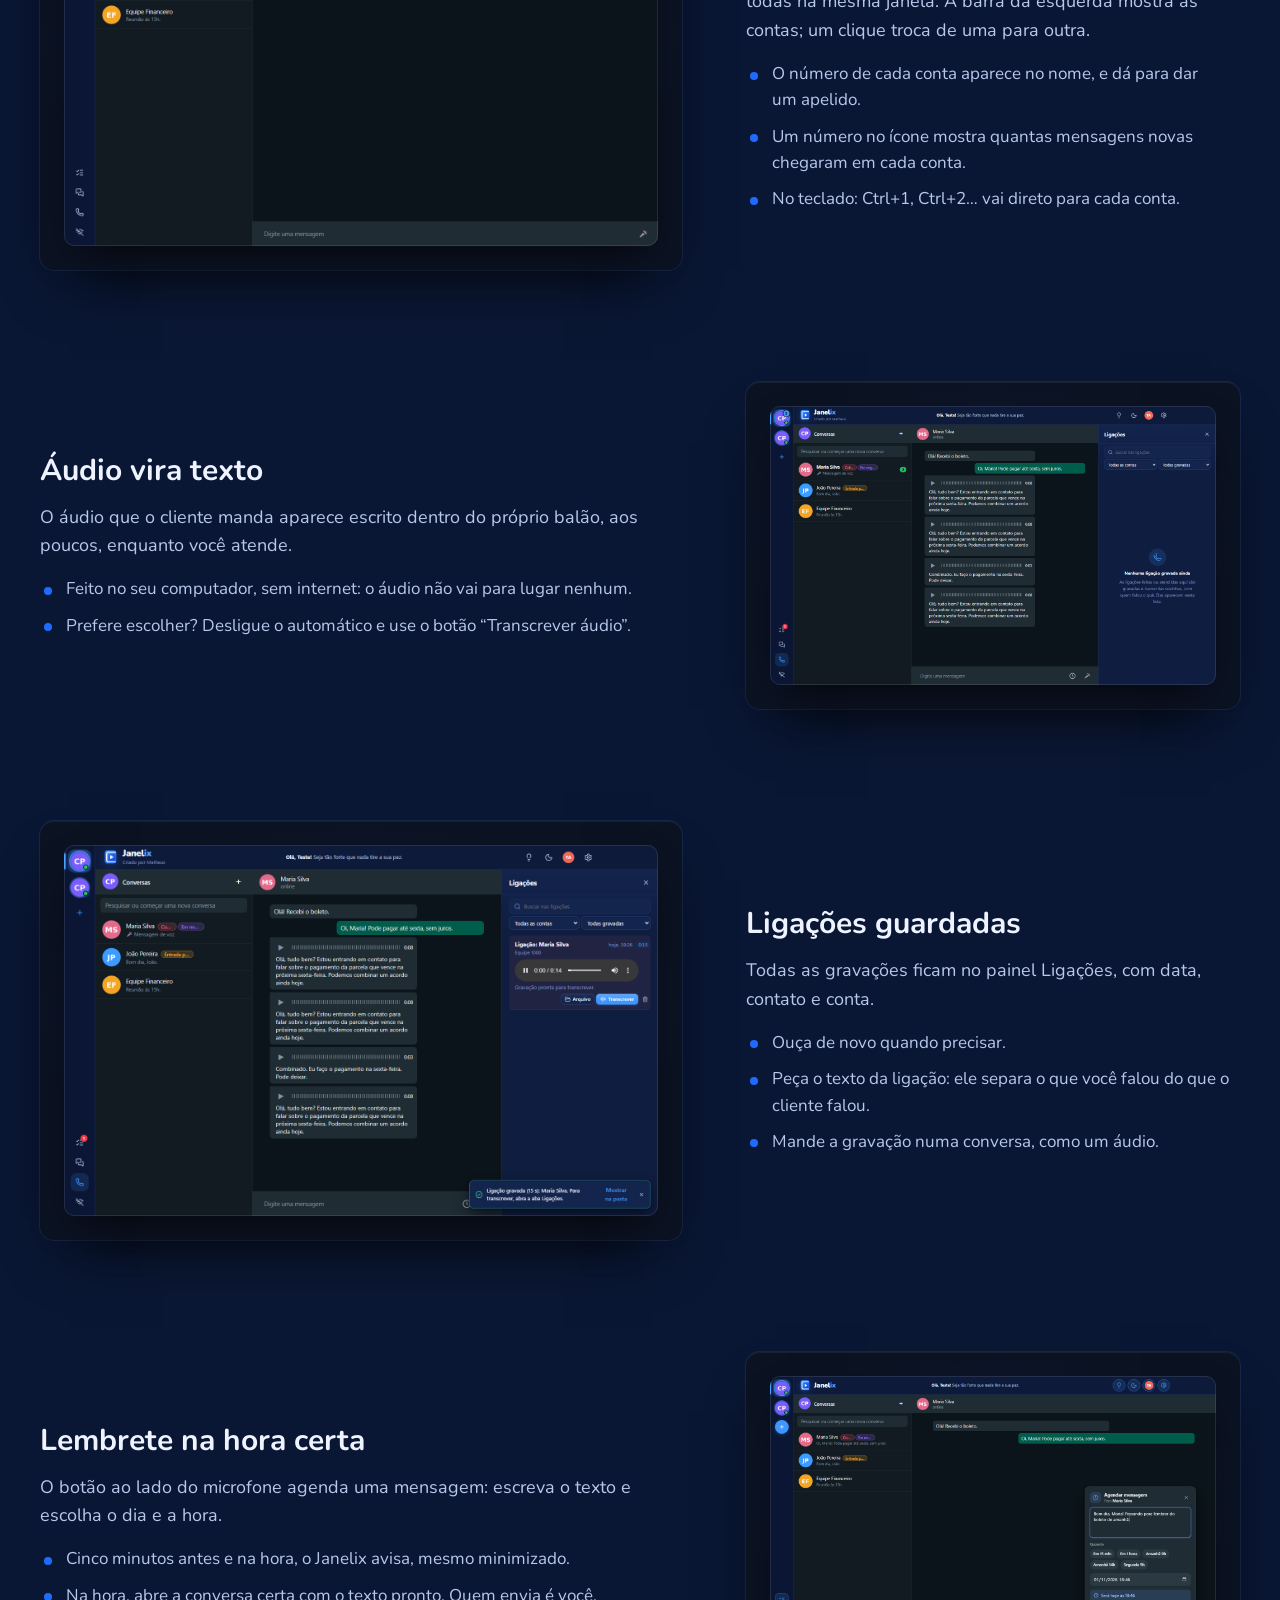
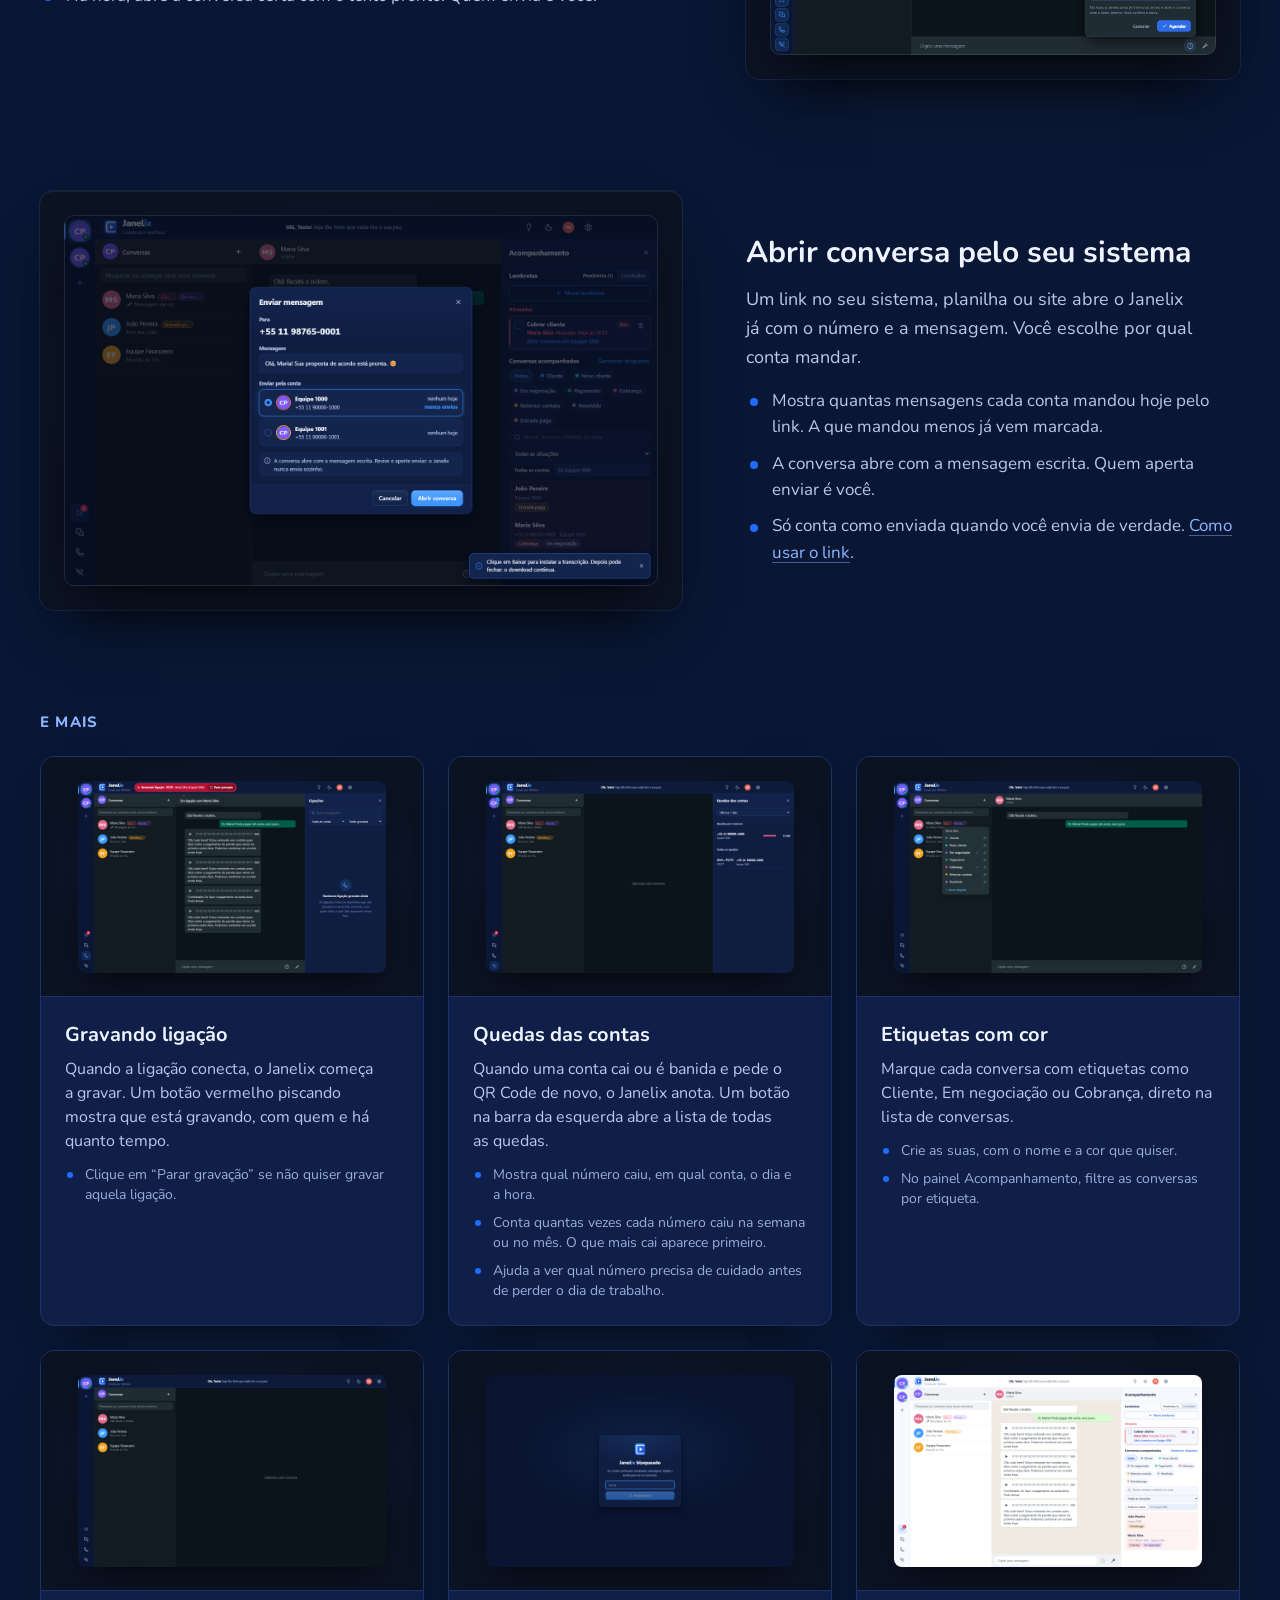
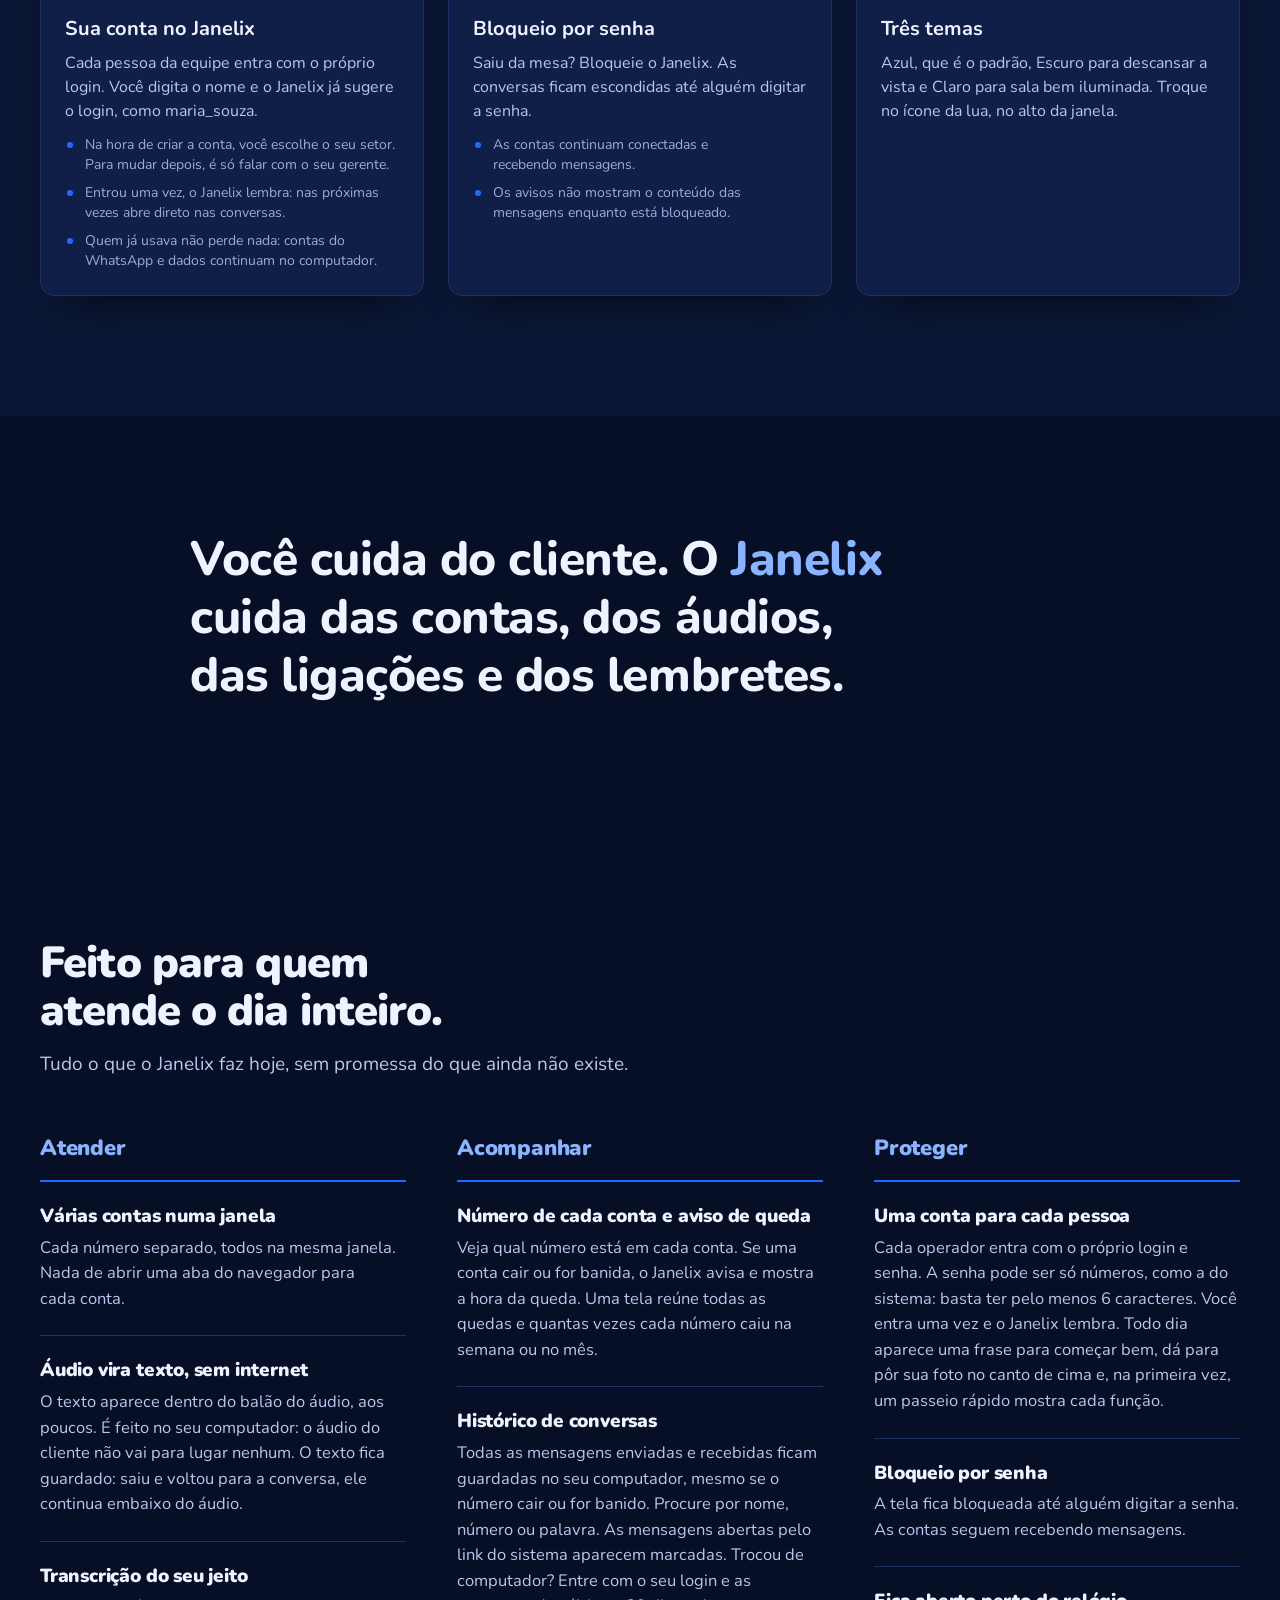
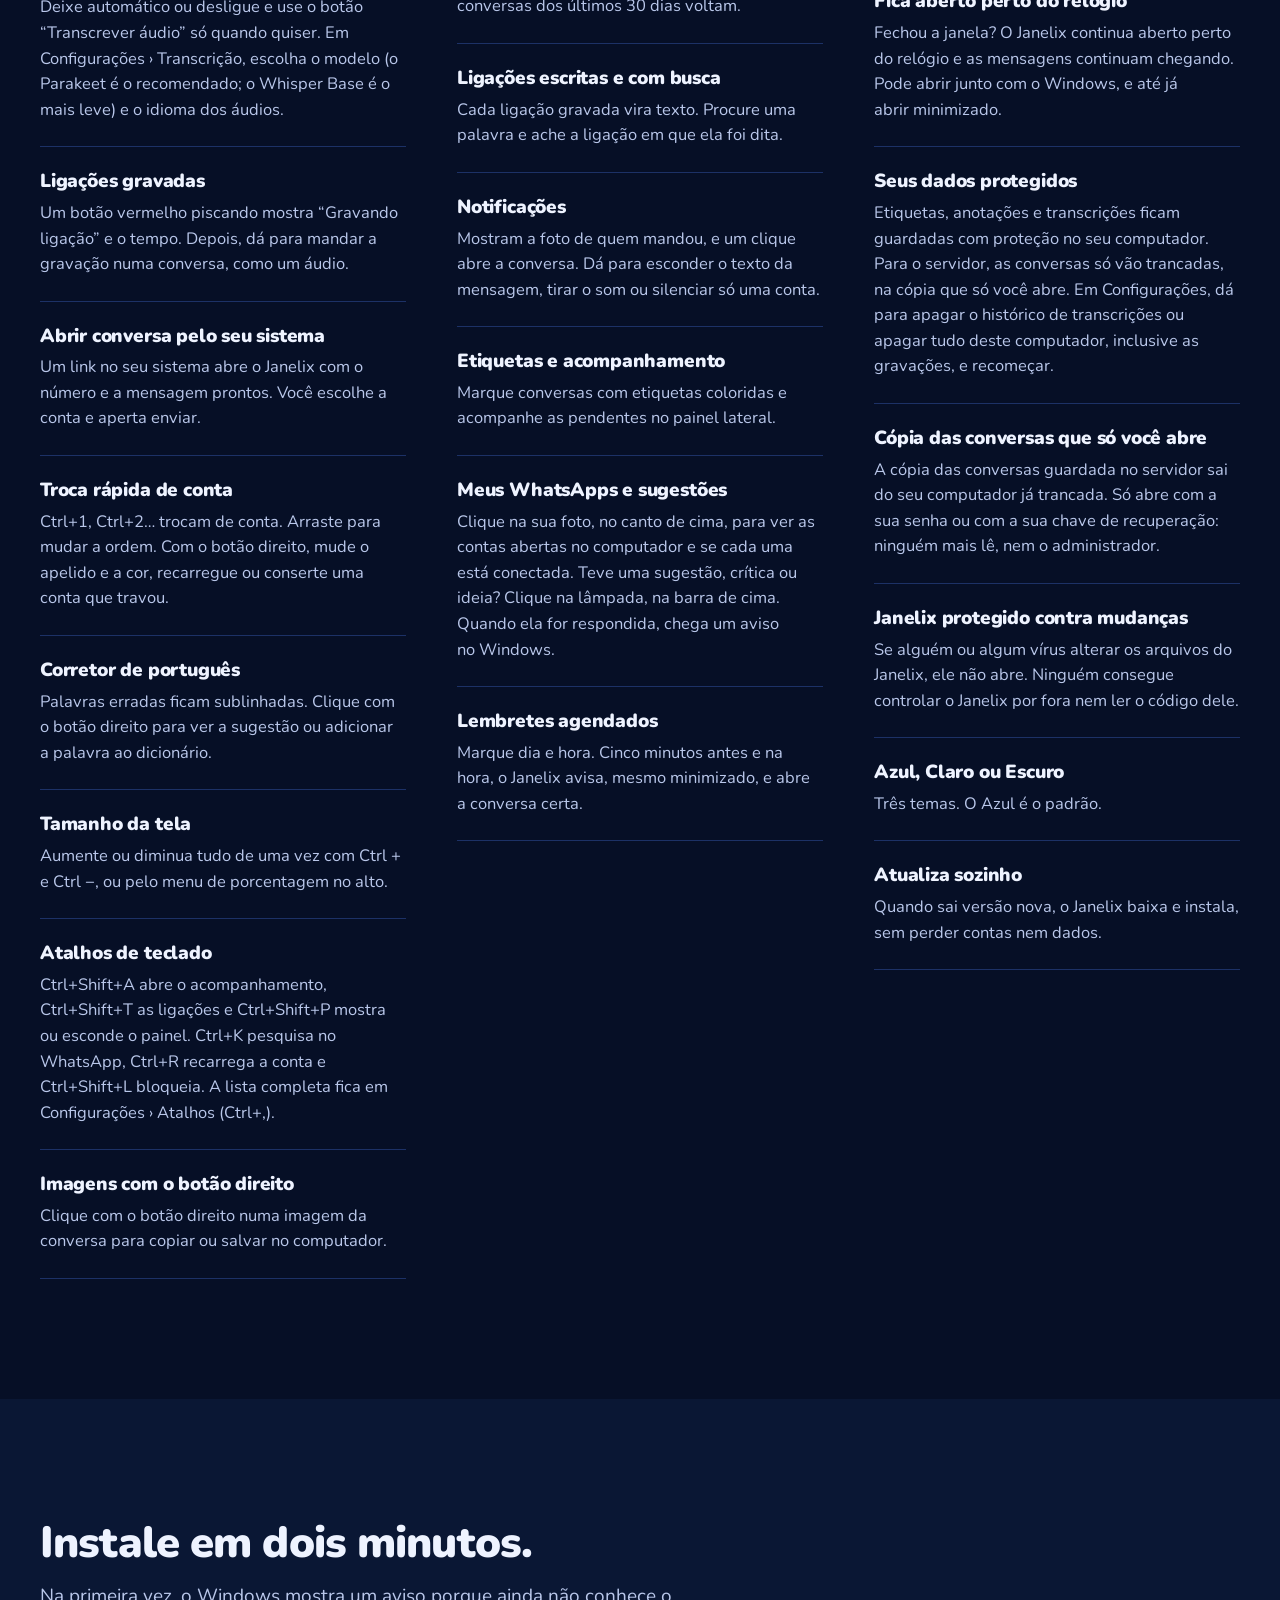
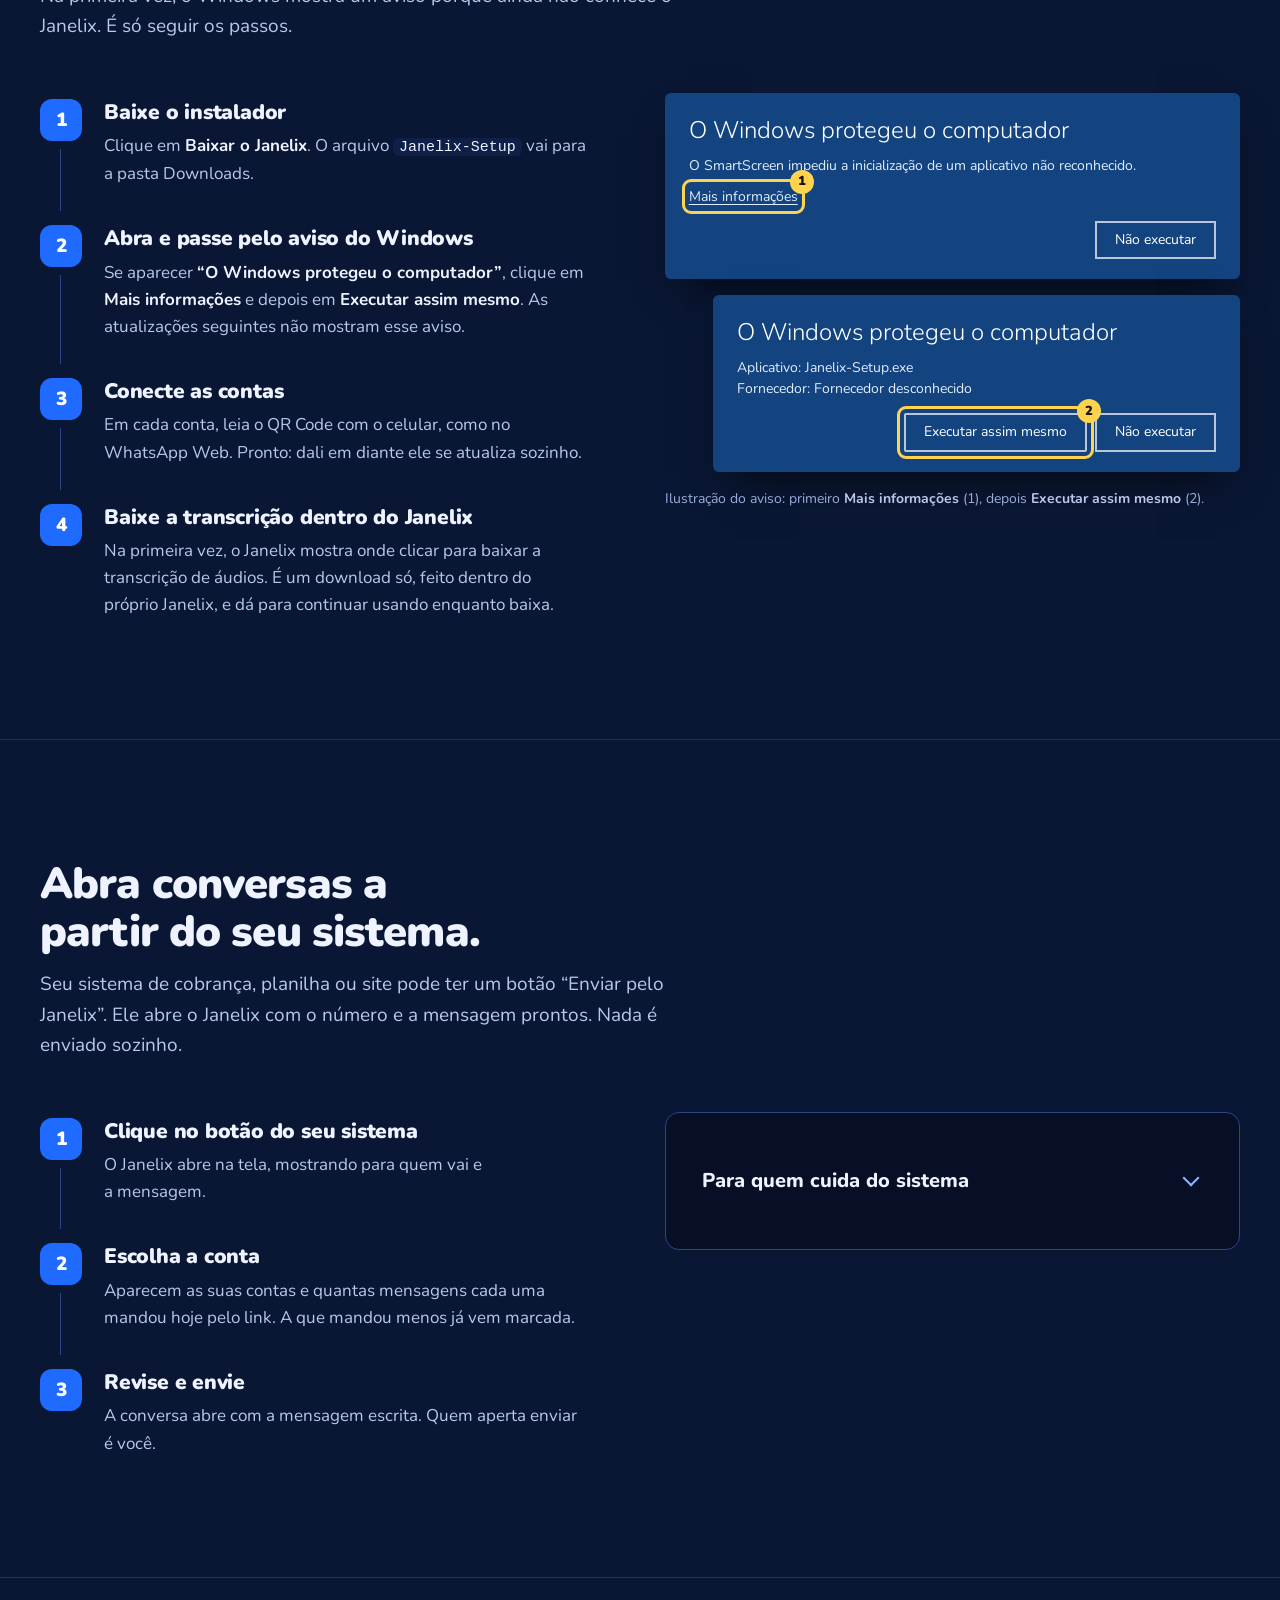
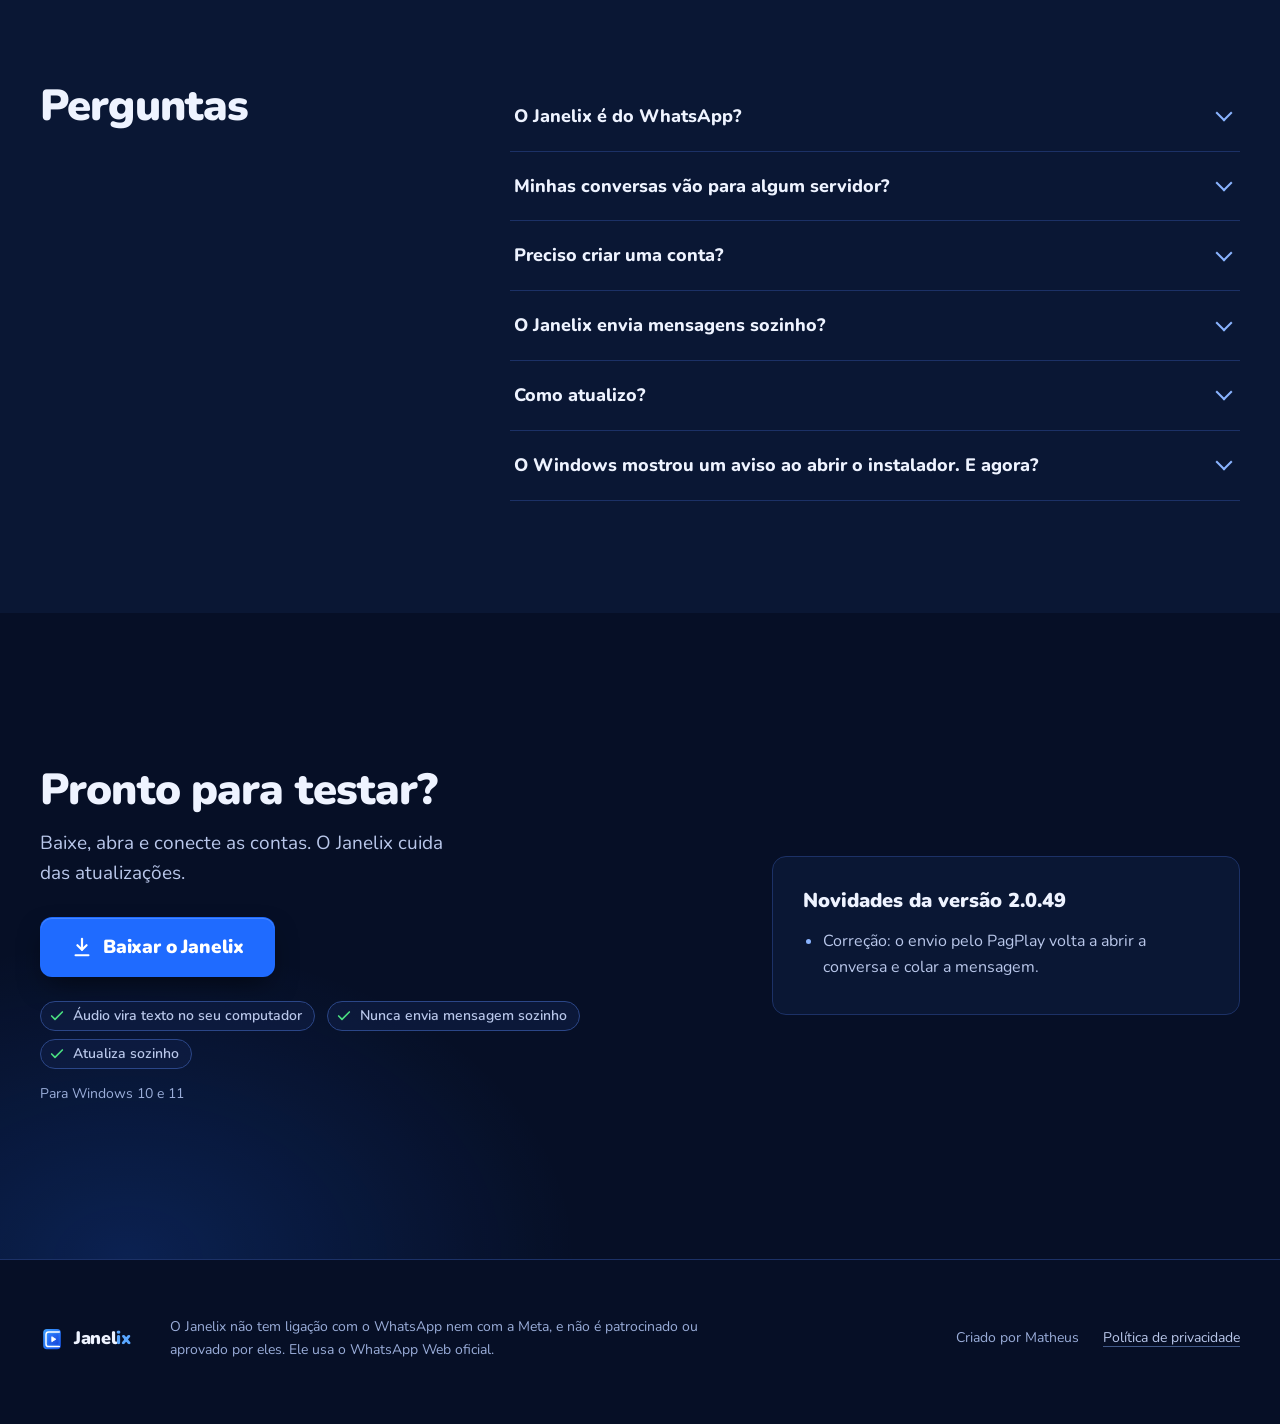
==== commit e2ef9e1b: "Versão 2.0.49" ====
--- a/index.html
+++ b/index.html
@@ -559,9 +559,9 @@
             <p class="final-req">Para Windows 10 e 11</p>
           </div>
           <div class="novidades">
-            <h3>Novidades da versão <span id="v-num">2.0.48</span></h3>
+            <h3>Novidades da versão <span id="v-num">2.0.49</span></h3>
             <ul id="notas">
-              <li>Correção: agora dá para ligar pelo computador em todas as contas, inclusive nas que pediam para baixar o app do Windows.</li>
+              <li>Correção: o envio pelo PagPlay volta a abrir a conversa e colar a mensagem.</li>
             </ul>
           </div>
         </div>
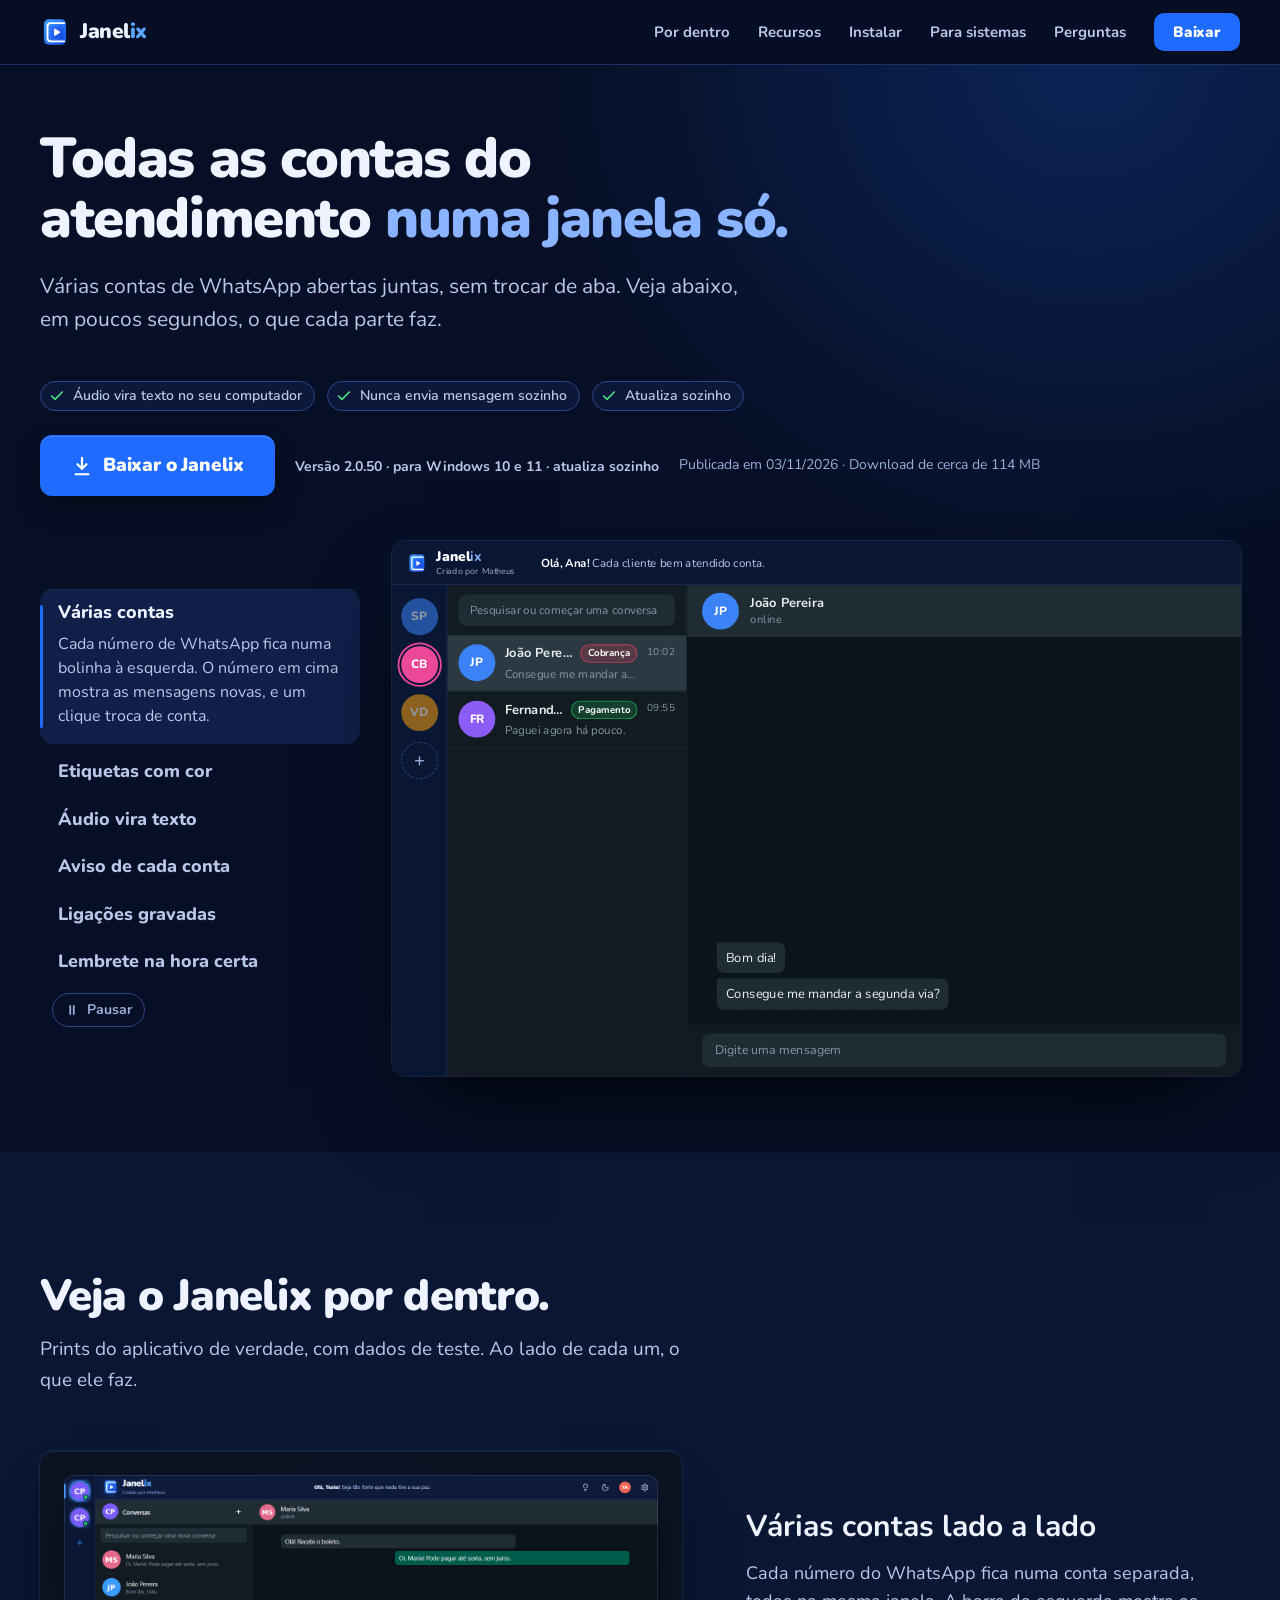
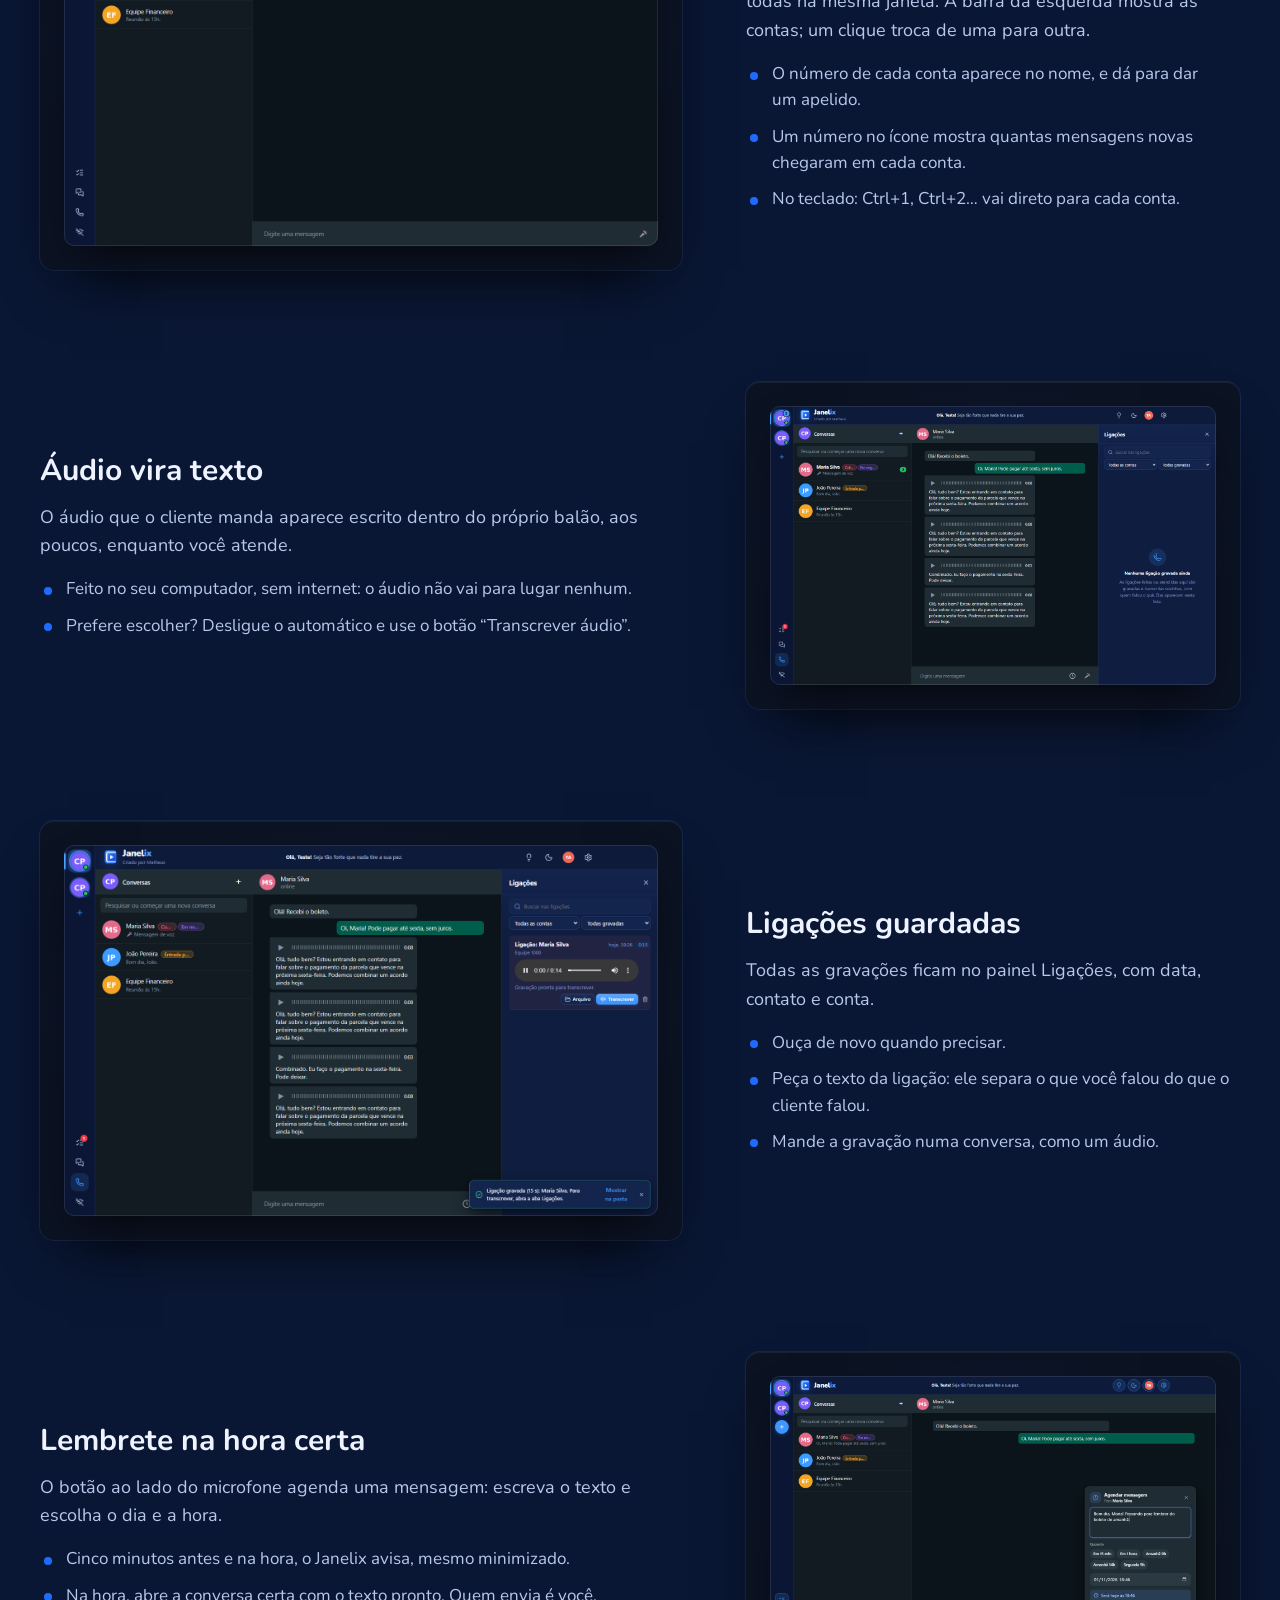
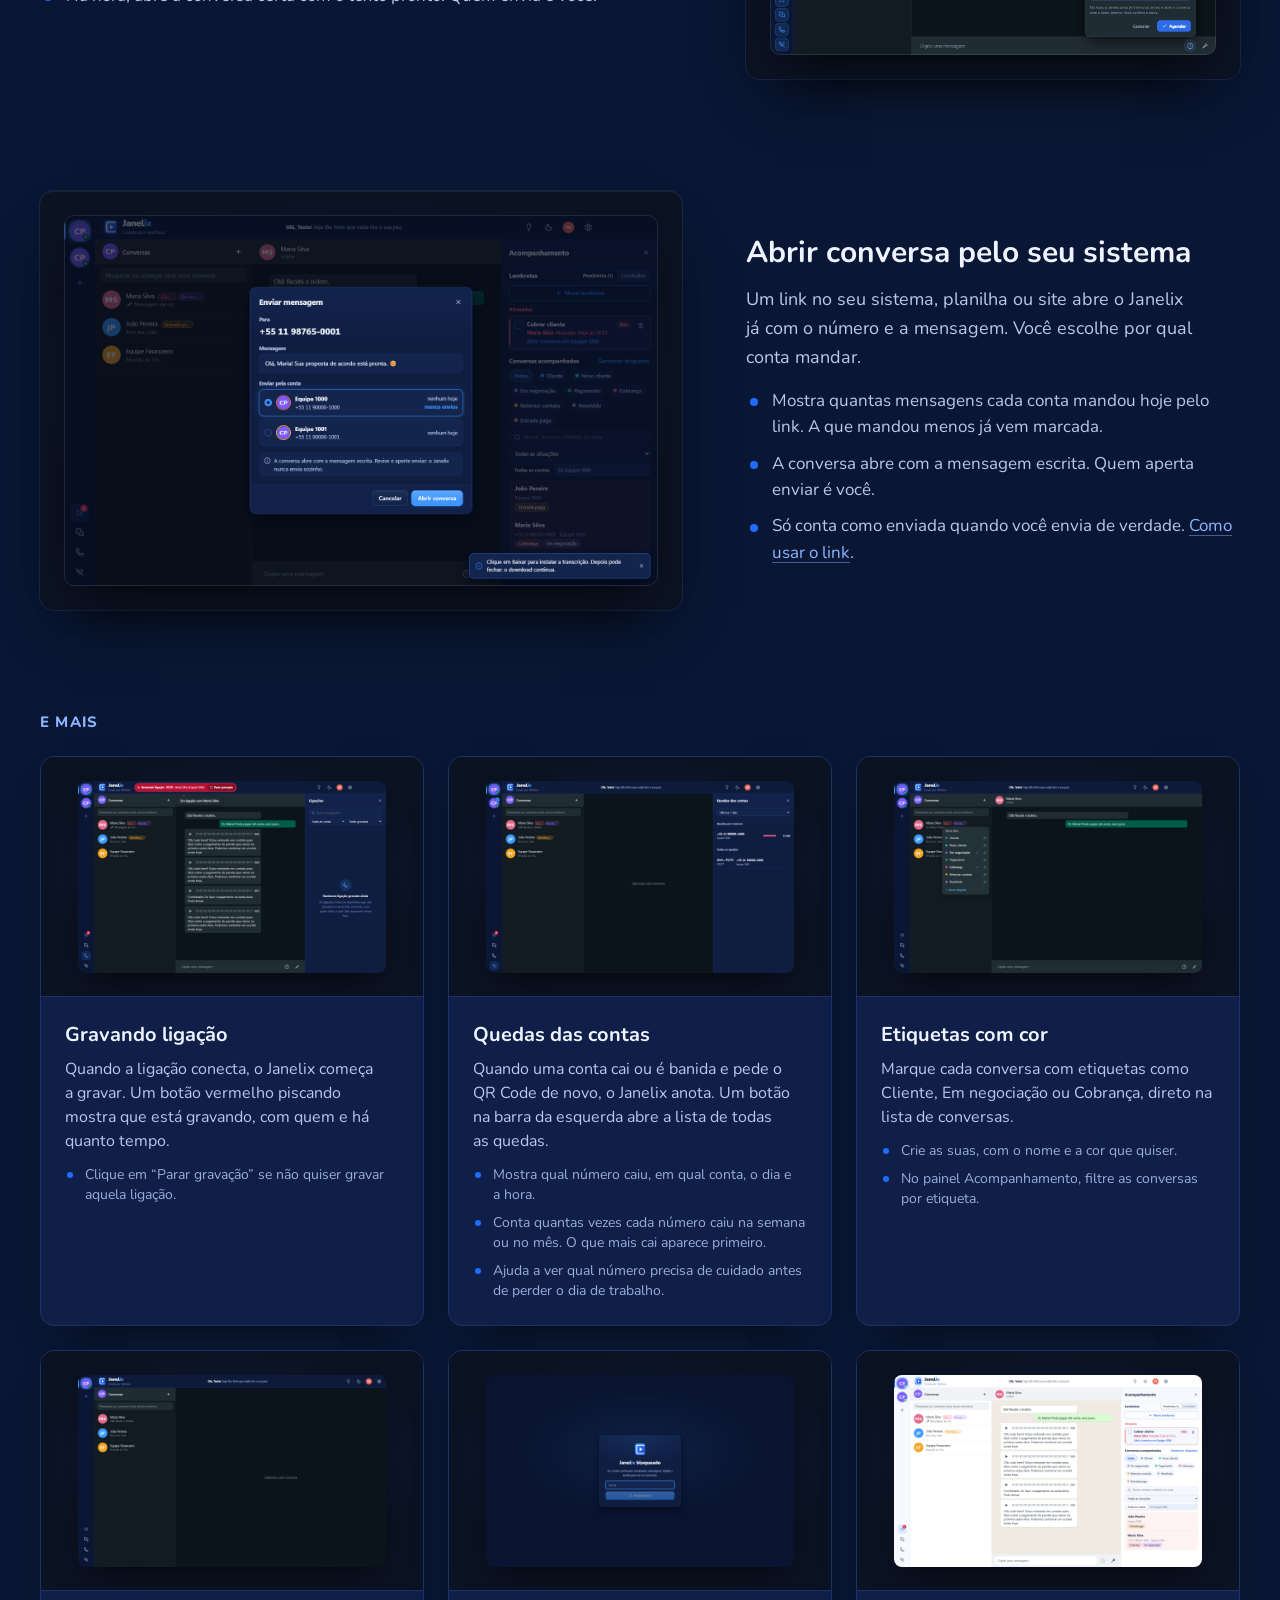
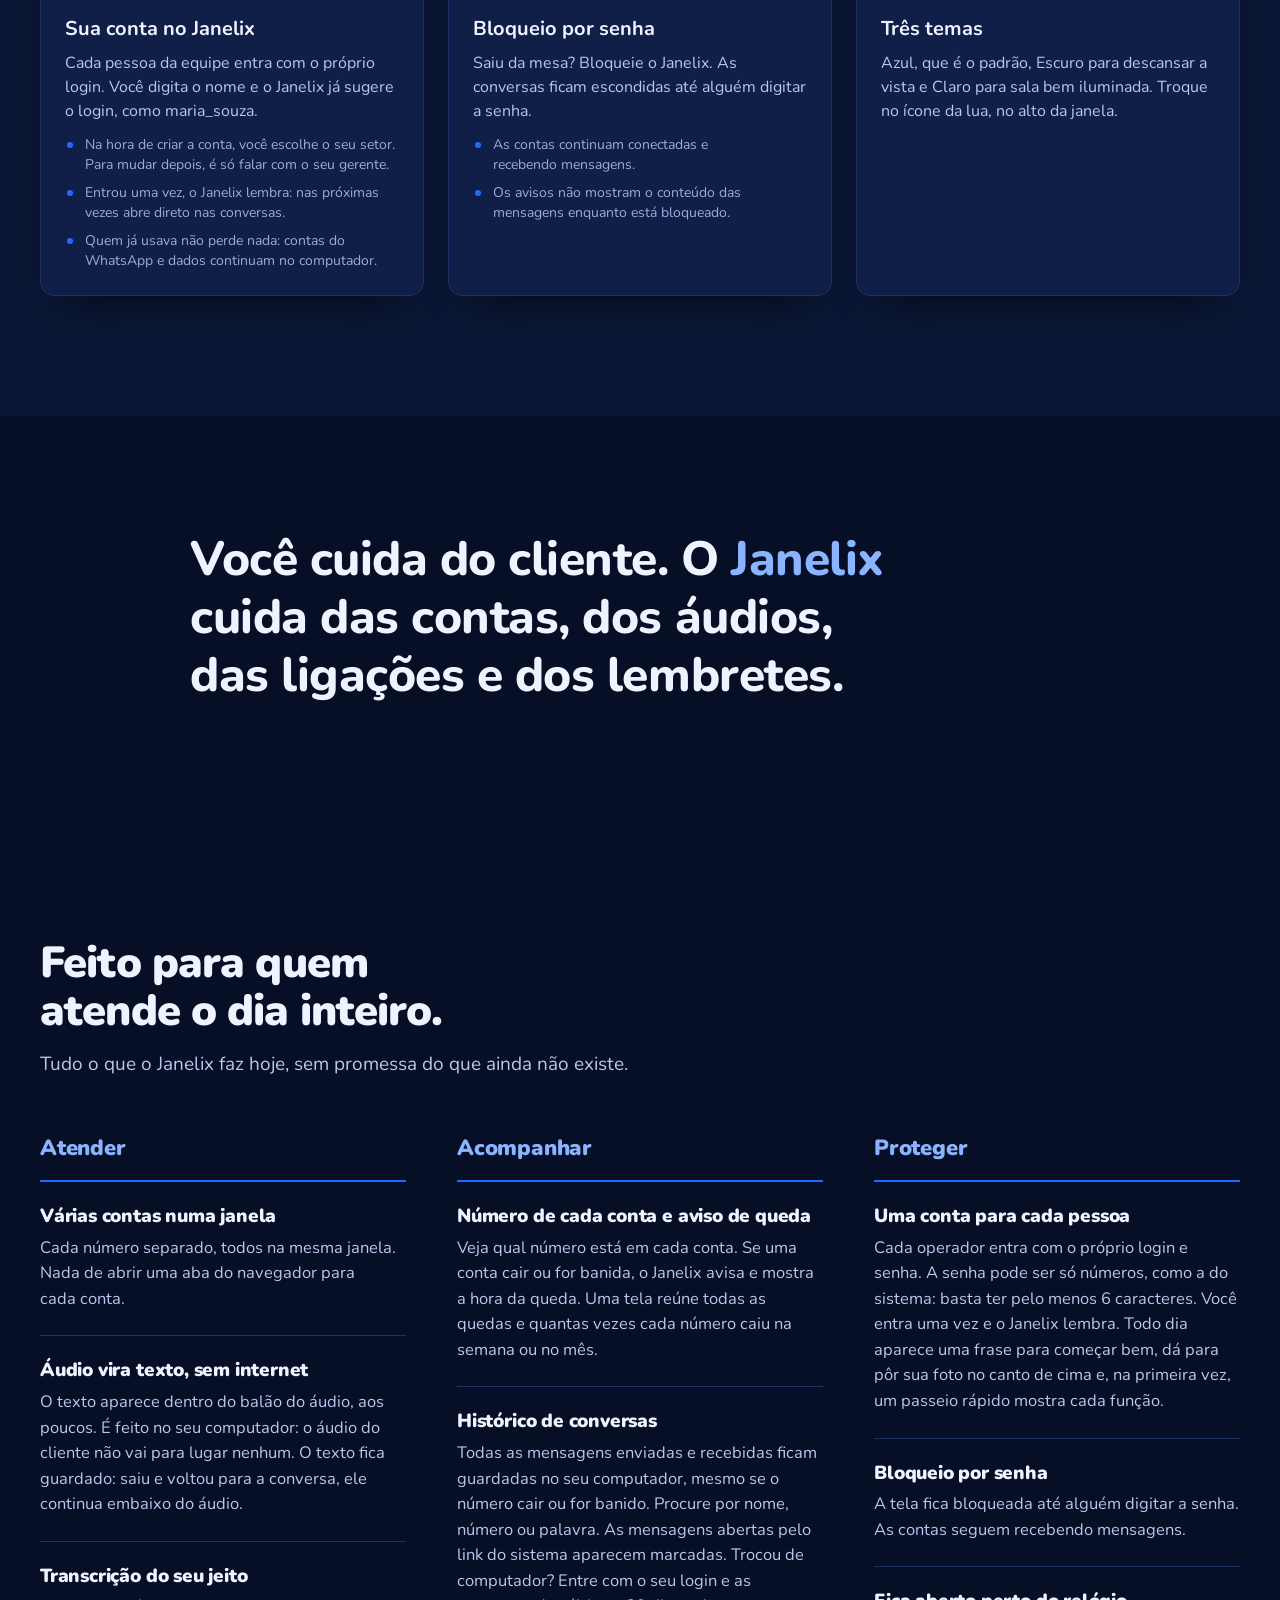
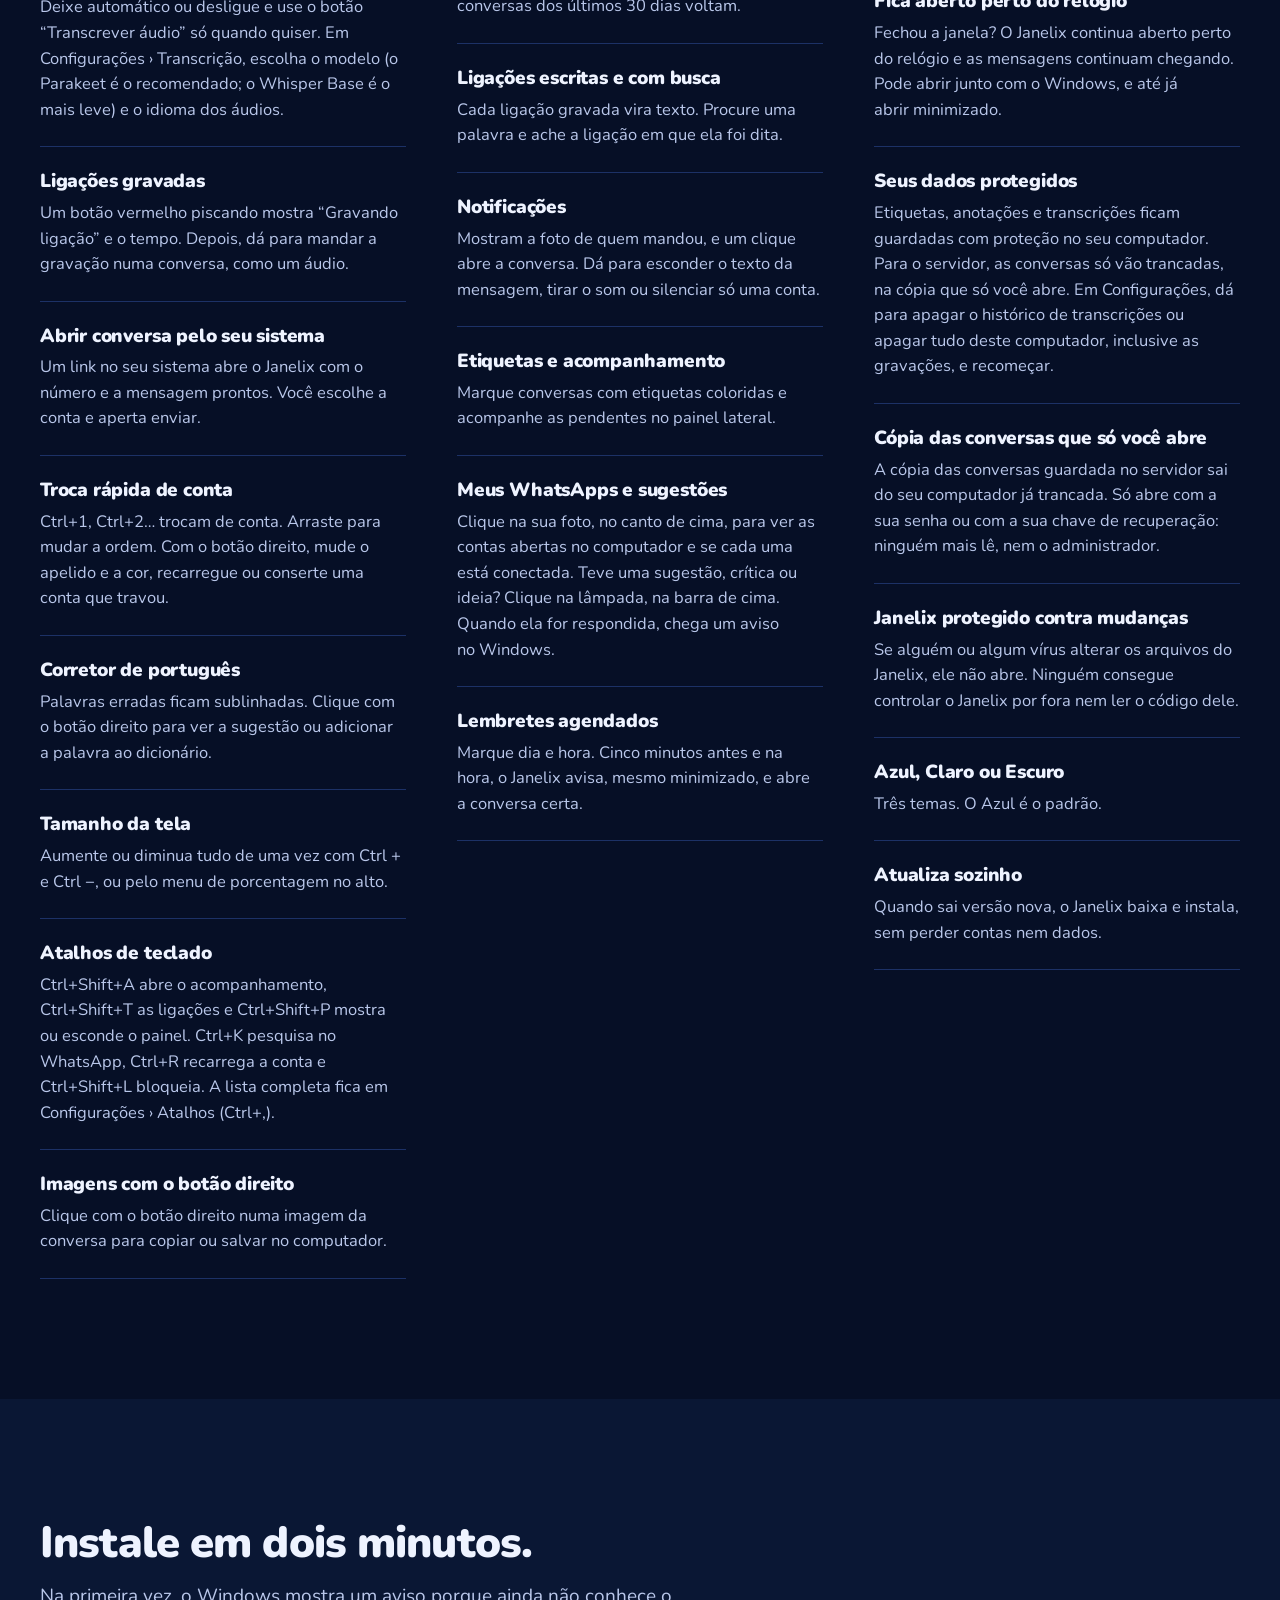
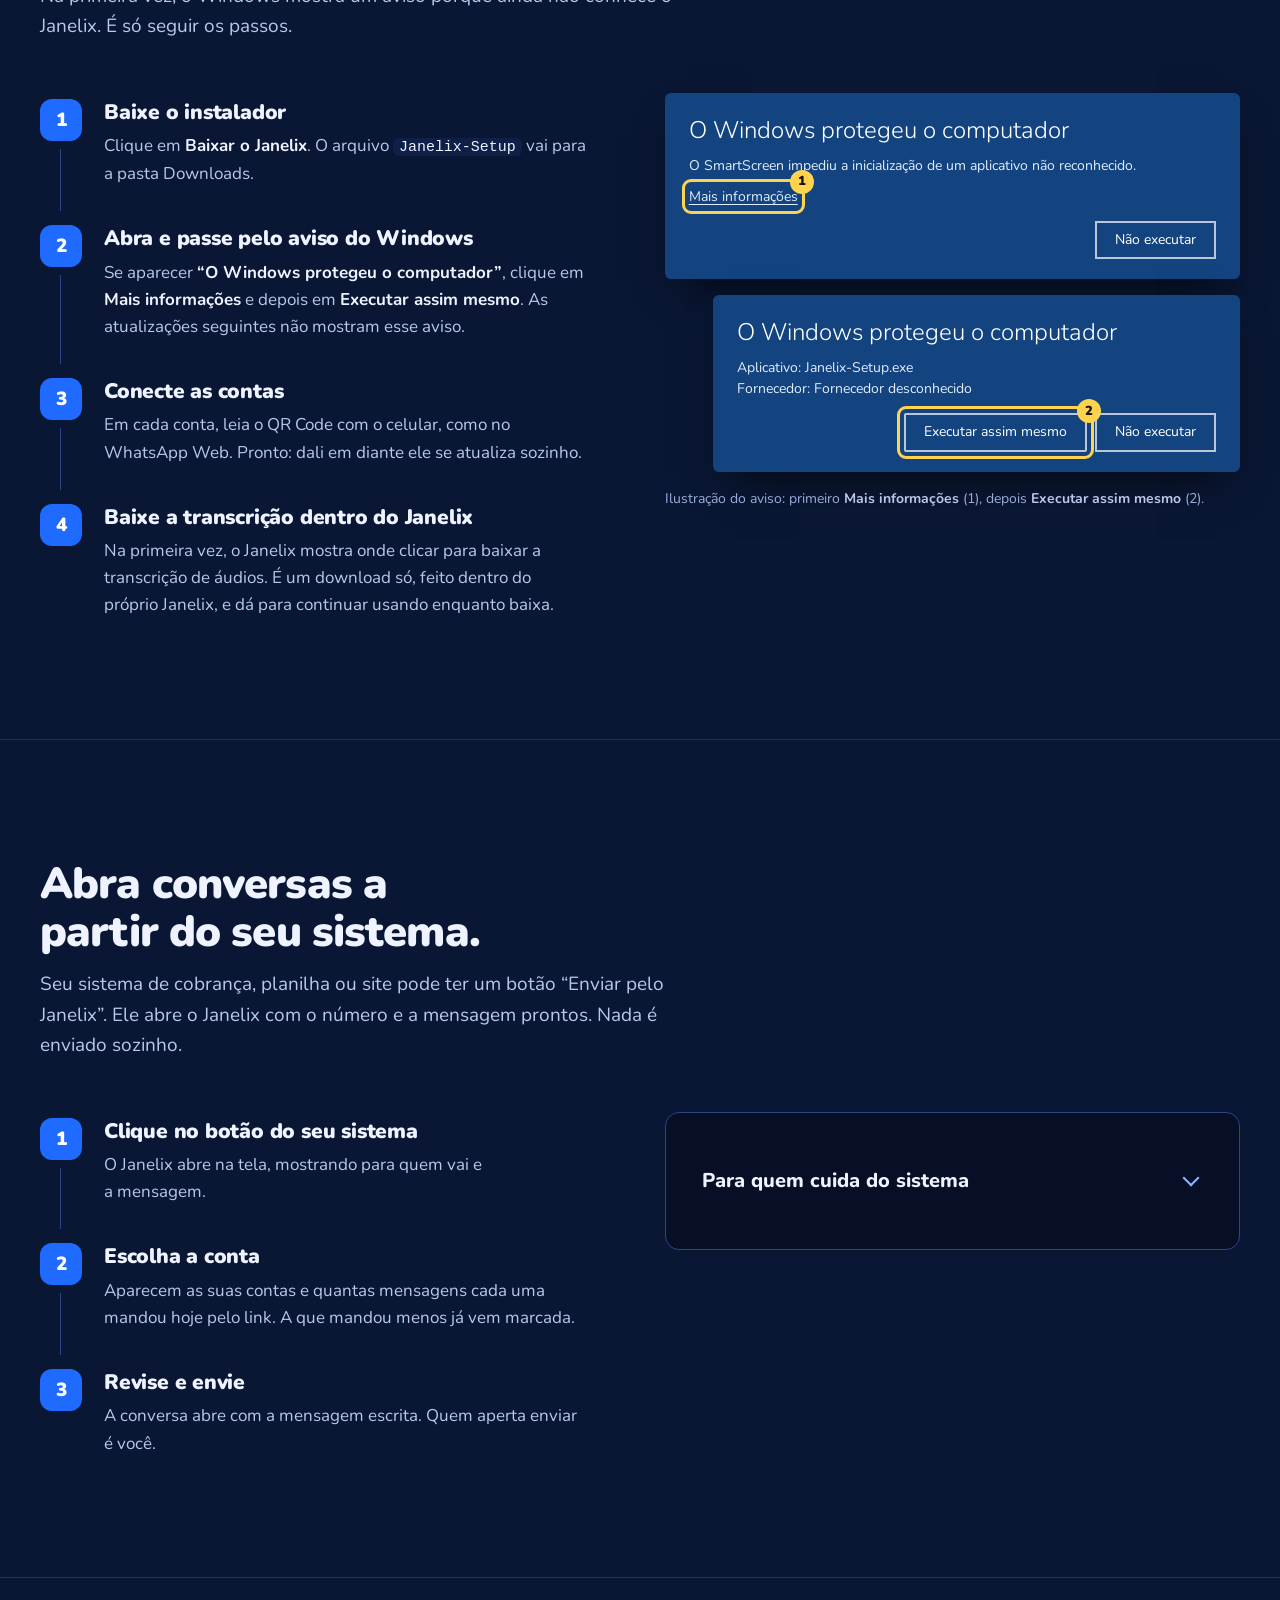
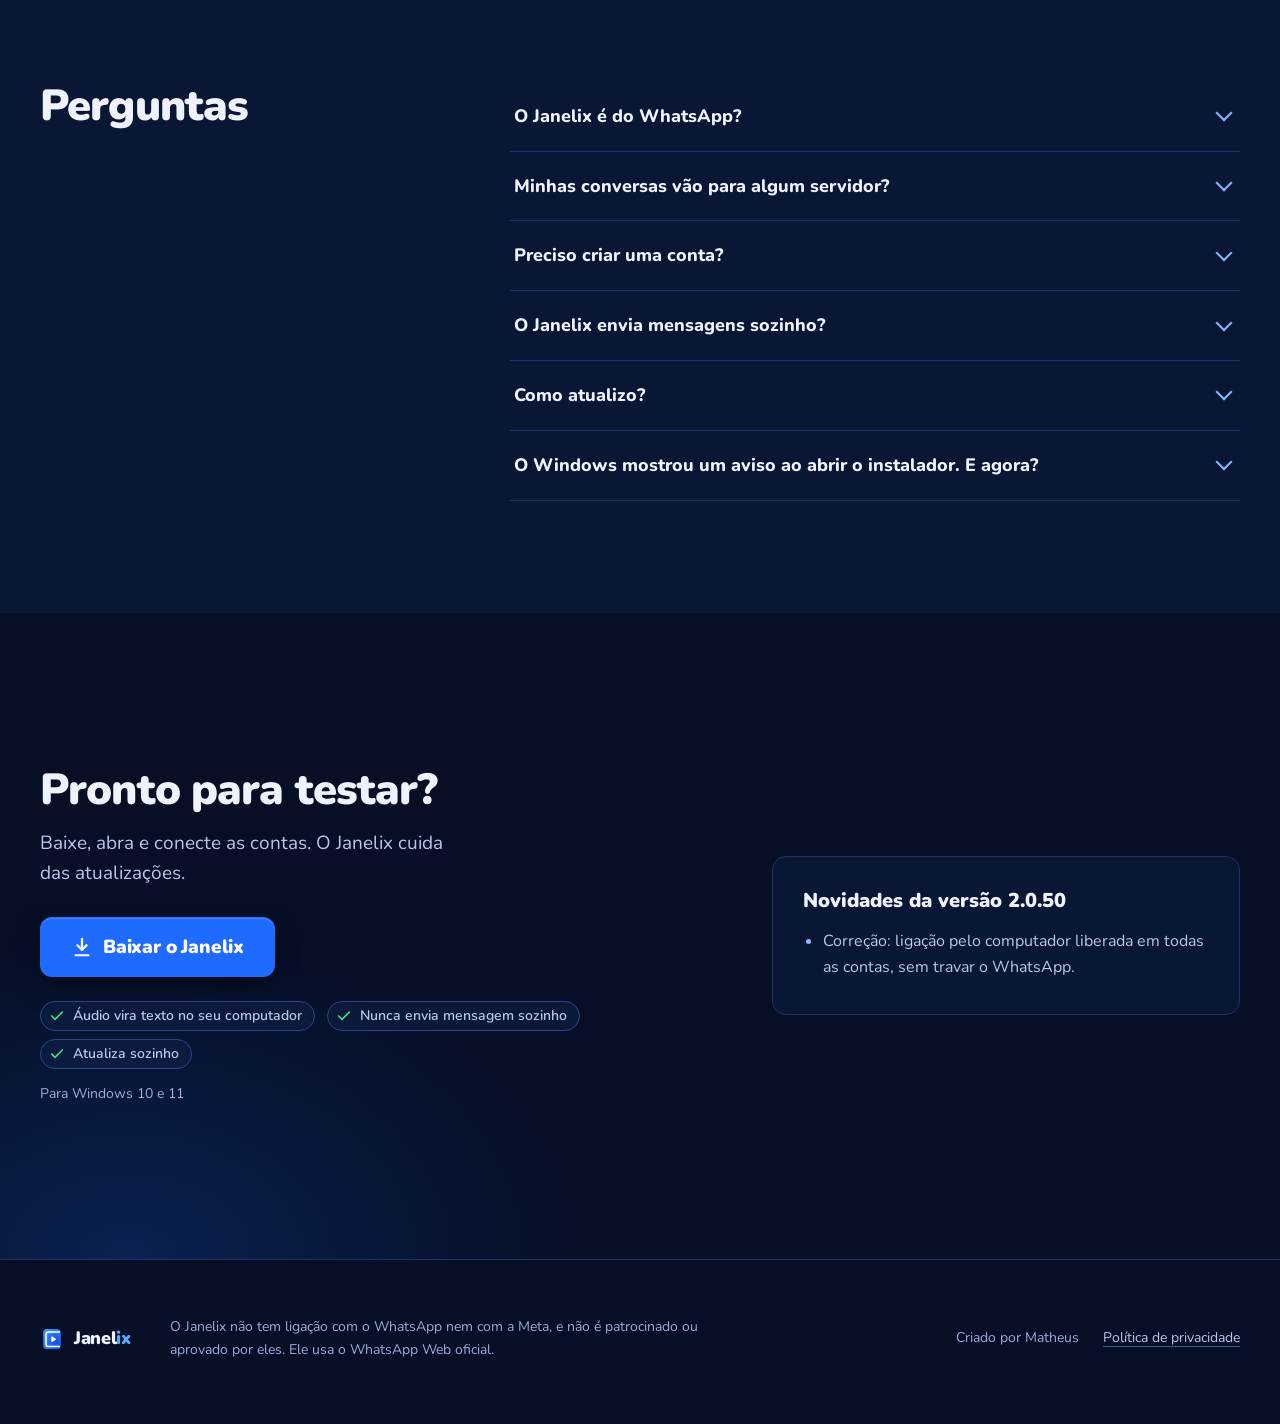
==== commit a3afa52d: "Versão 2.0.50" ====
--- a/index.html
+++ b/index.html
@@ -559,9 +559,9 @@
             <p class="final-req">Para Windows 10 e 11</p>
           </div>
           <div class="novidades">
-            <h3>Novidades da versão <span id="v-num">2.0.49</span></h3>
+            <h3>Novidades da versão <span id="v-num">2.0.50</span></h3>
             <ul id="notas">
-              <li>Correção: o envio pelo PagPlay volta a abrir a conversa e colar a mensagem.</li>
+              <li>Correção: ligação pelo computador liberada em todas as contas, sem travar o WhatsApp.</li>
             </ul>
           </div>
         </div>
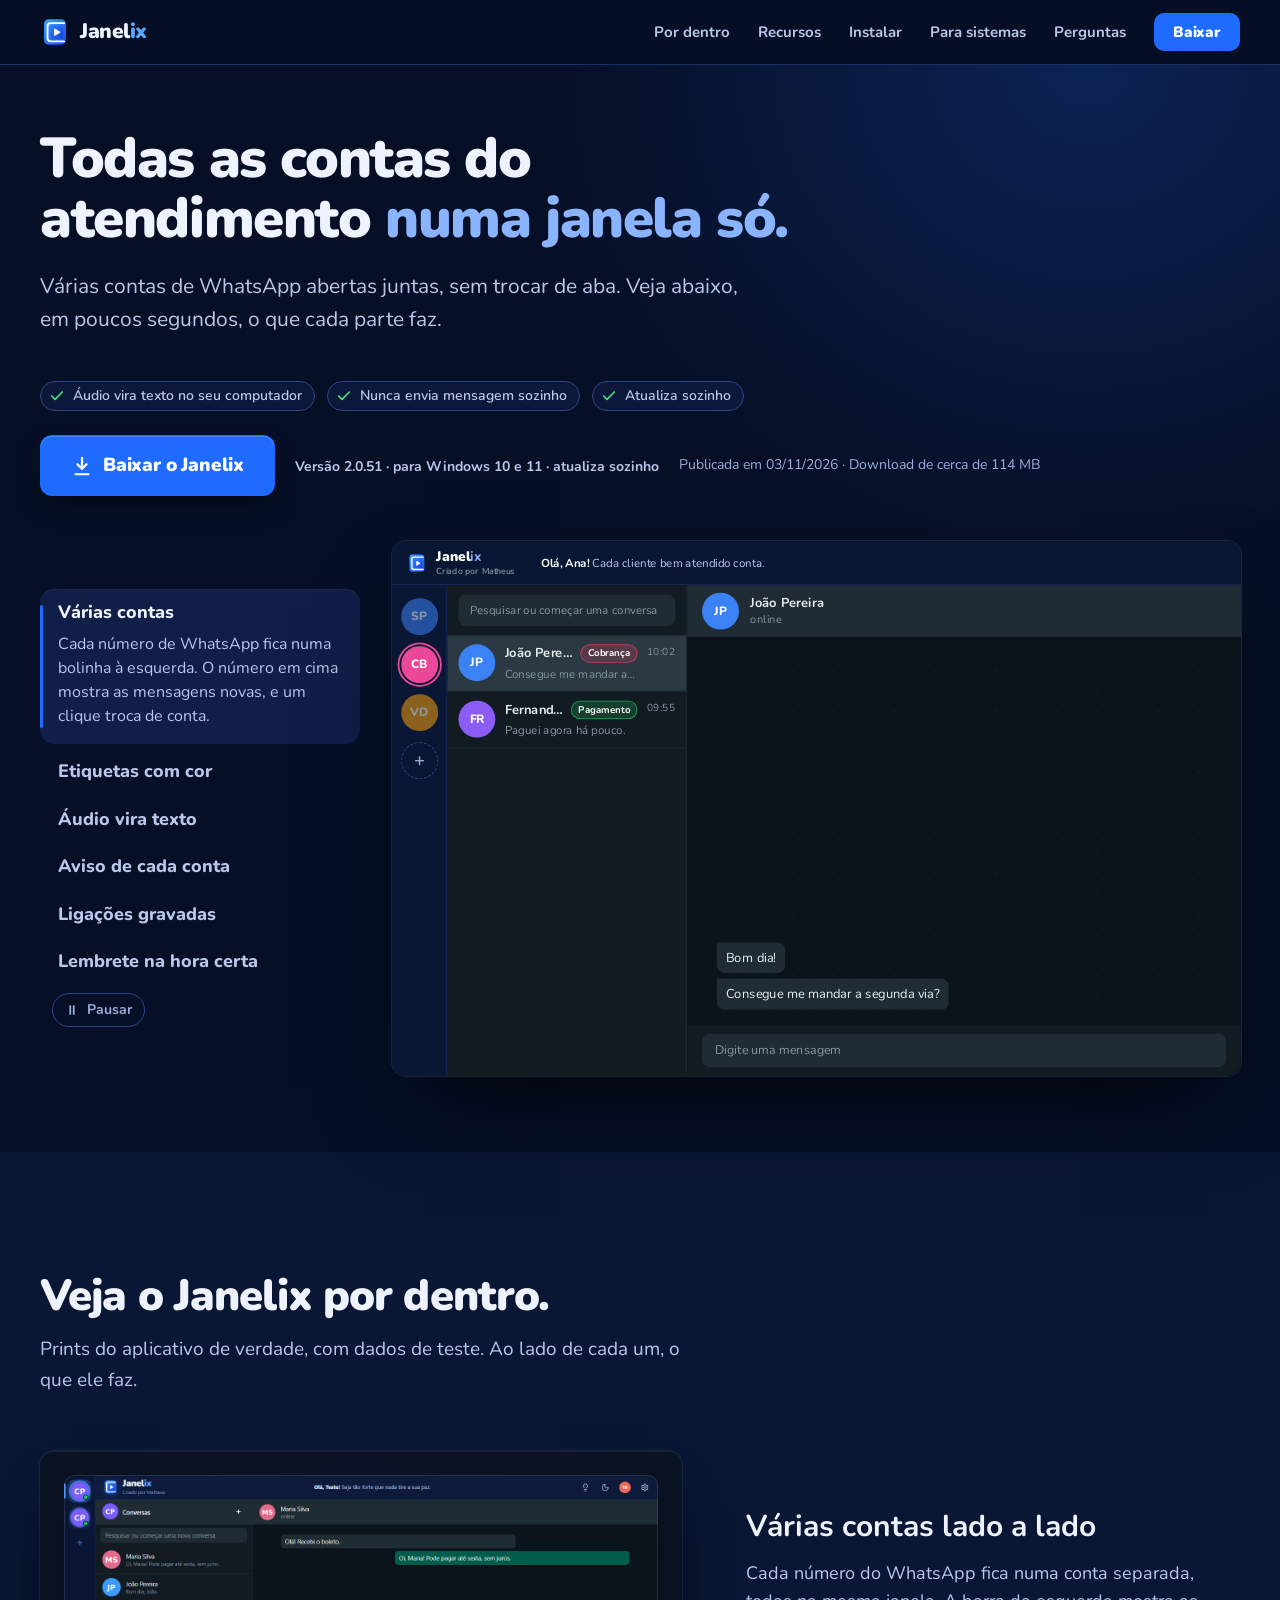
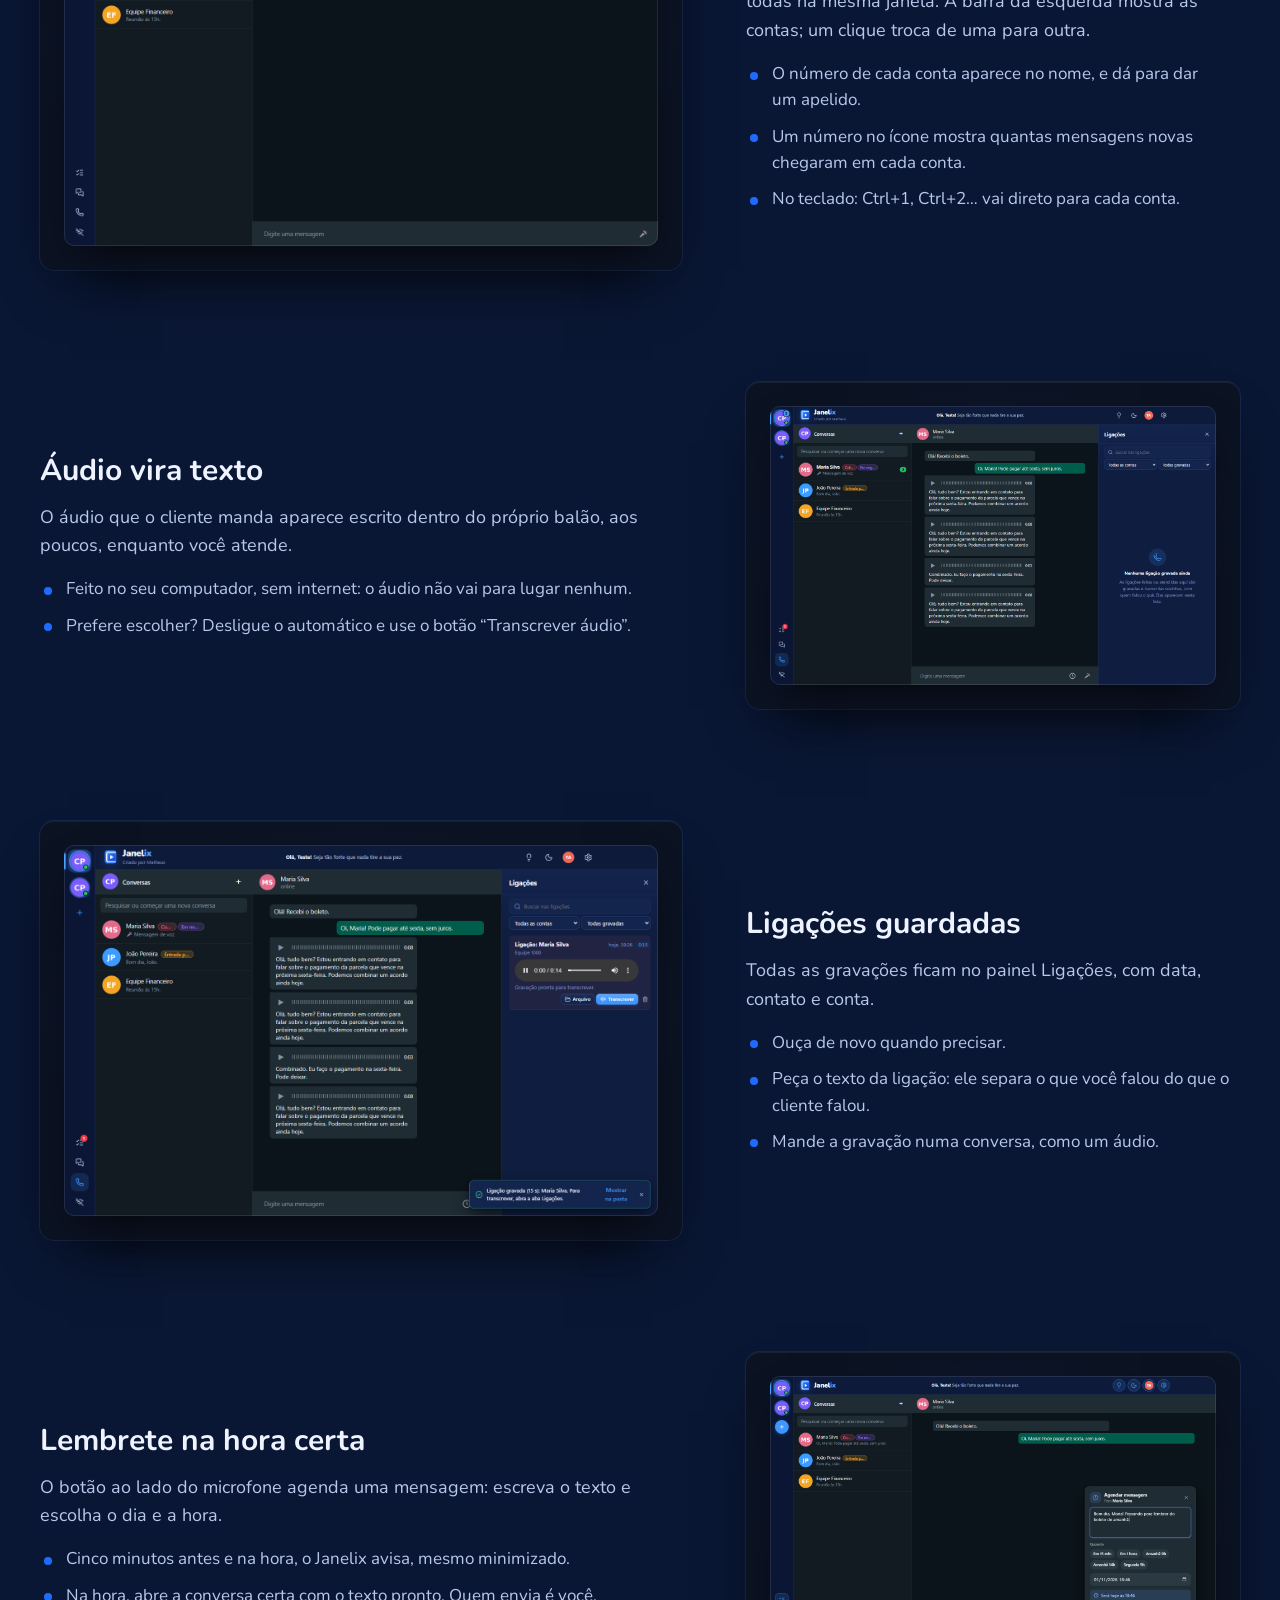
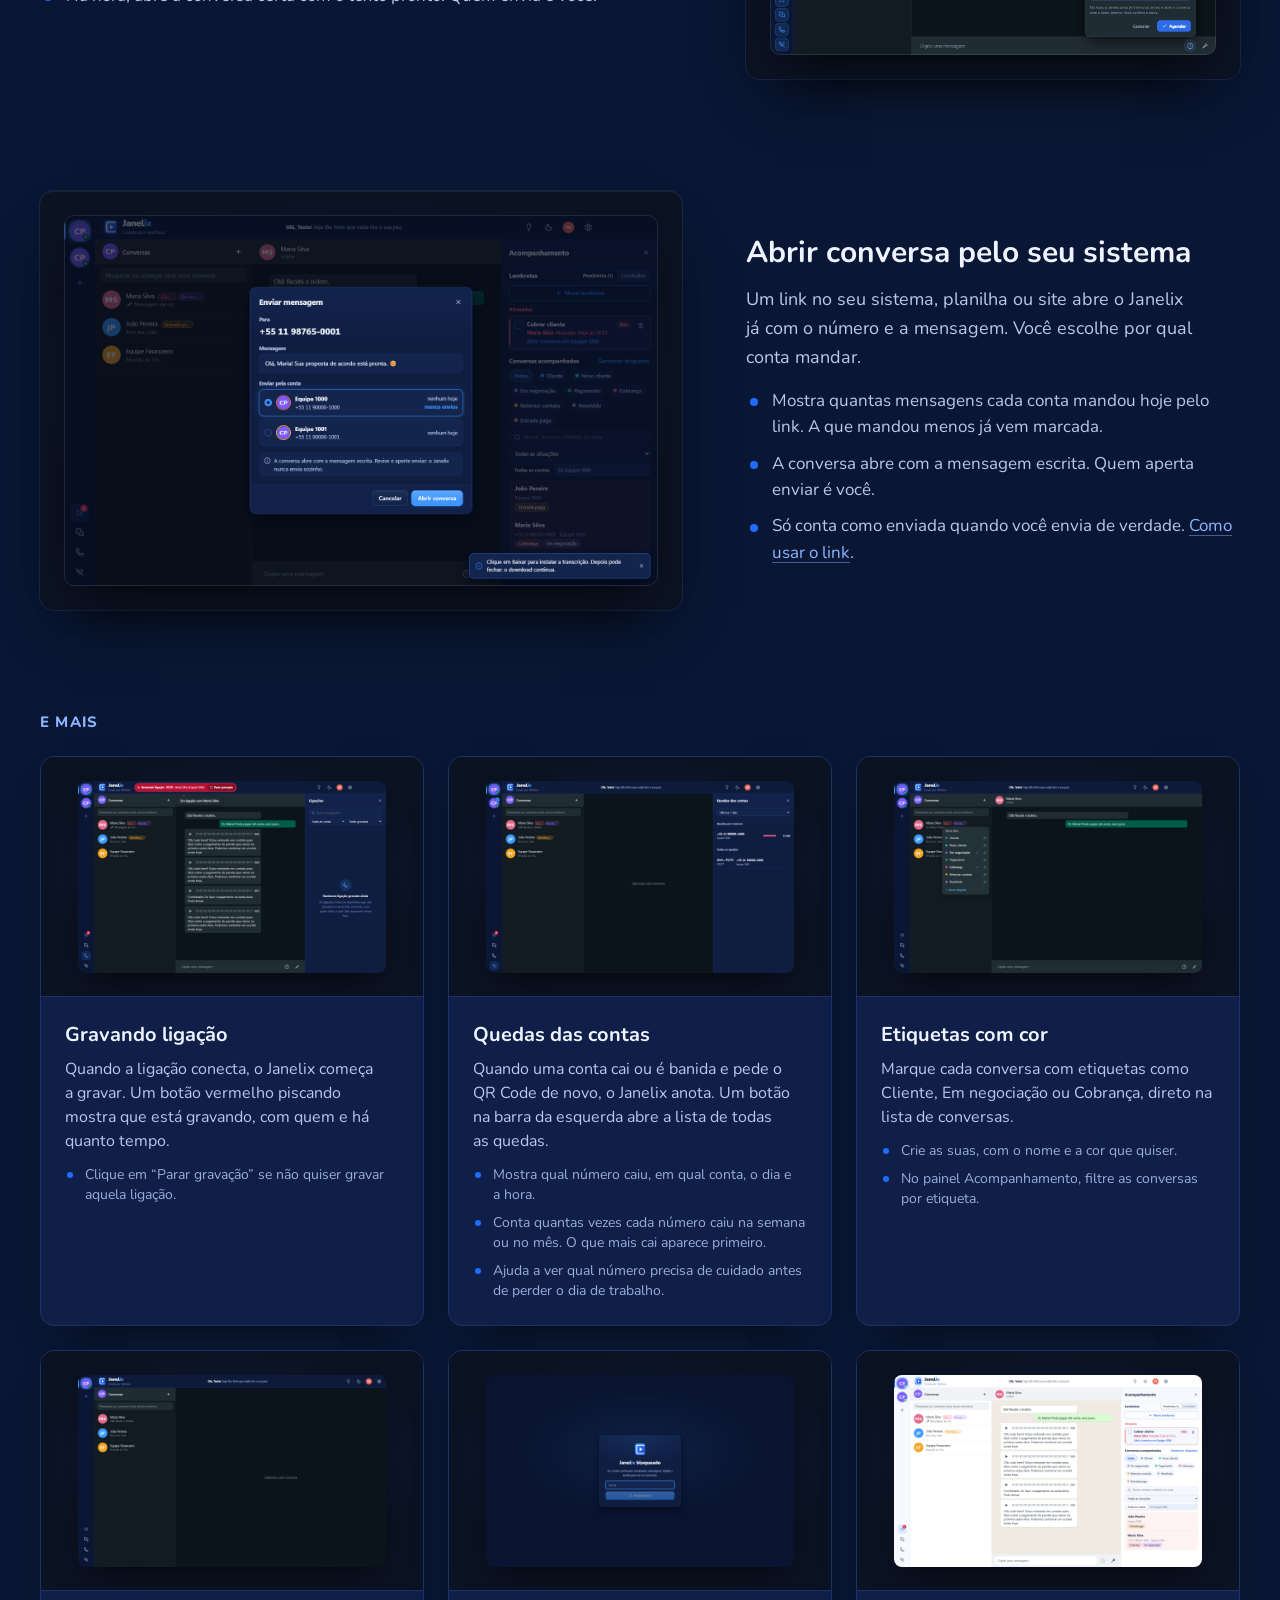
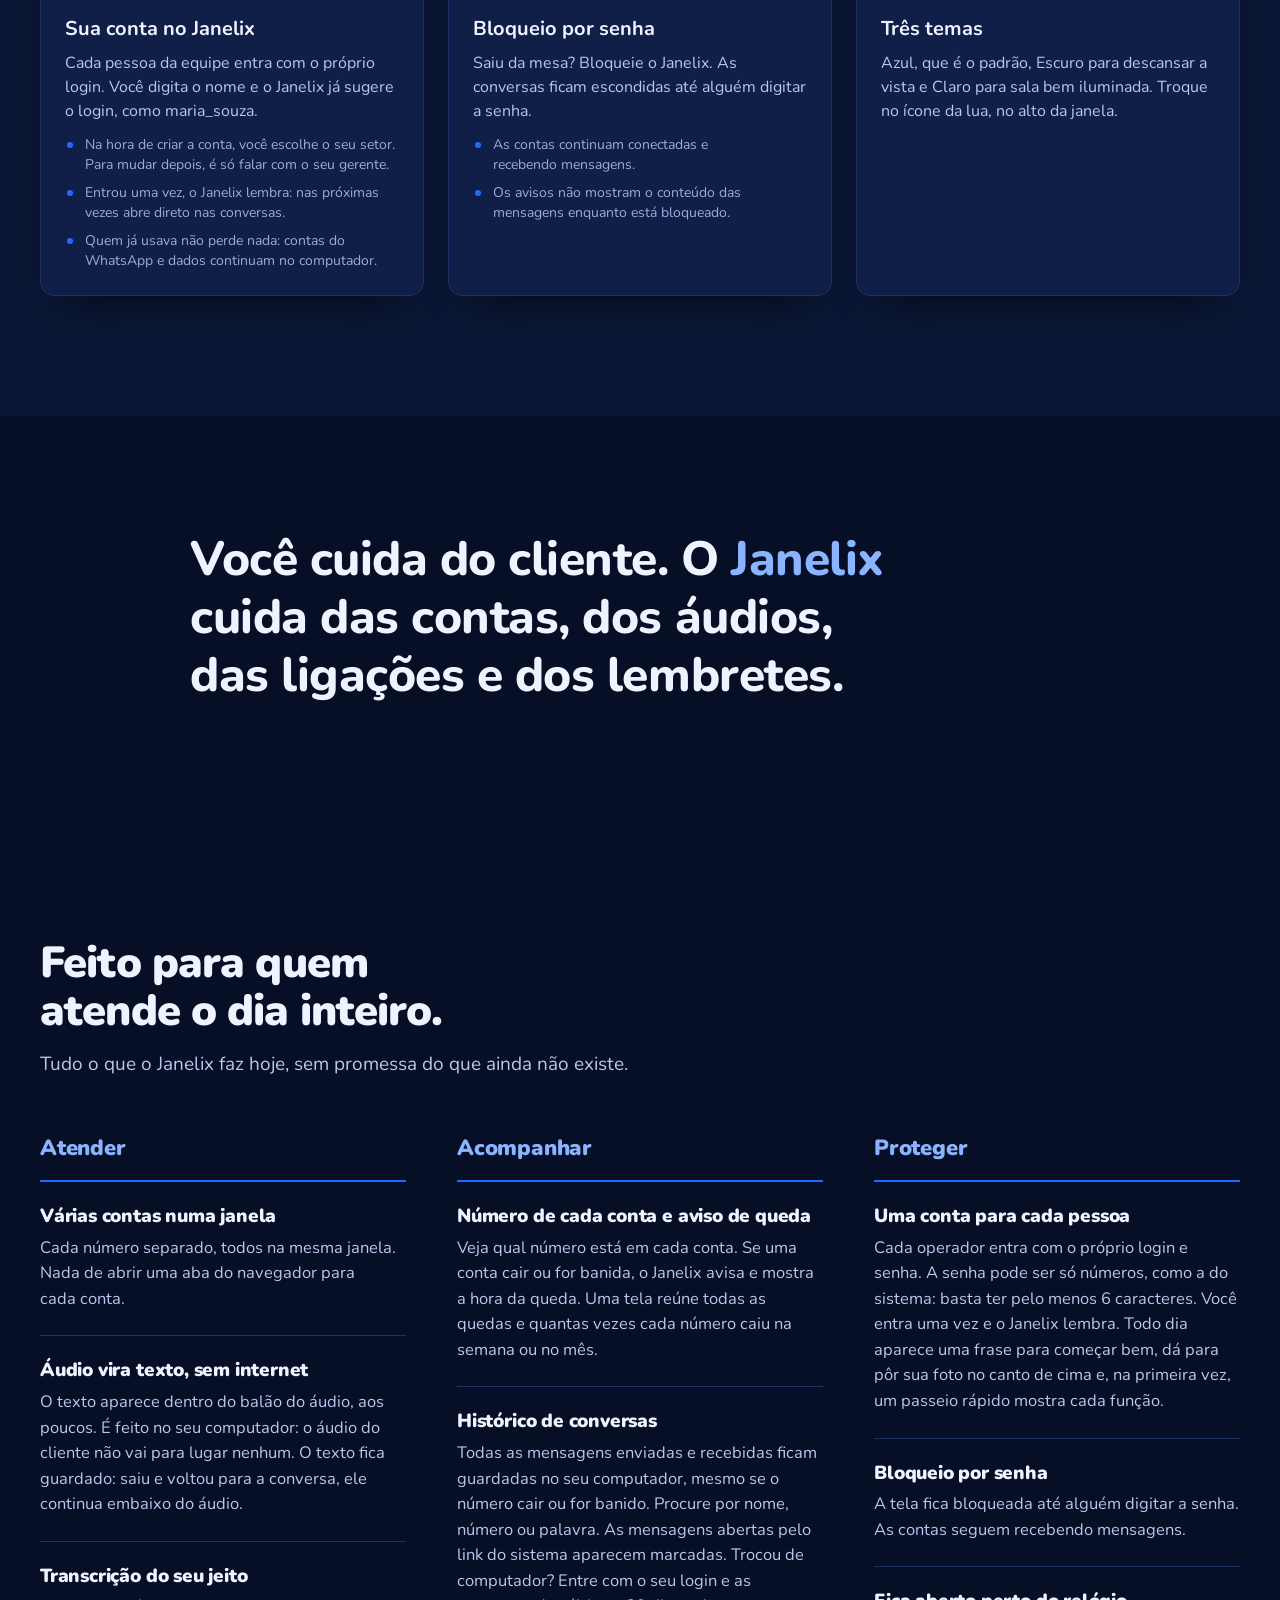
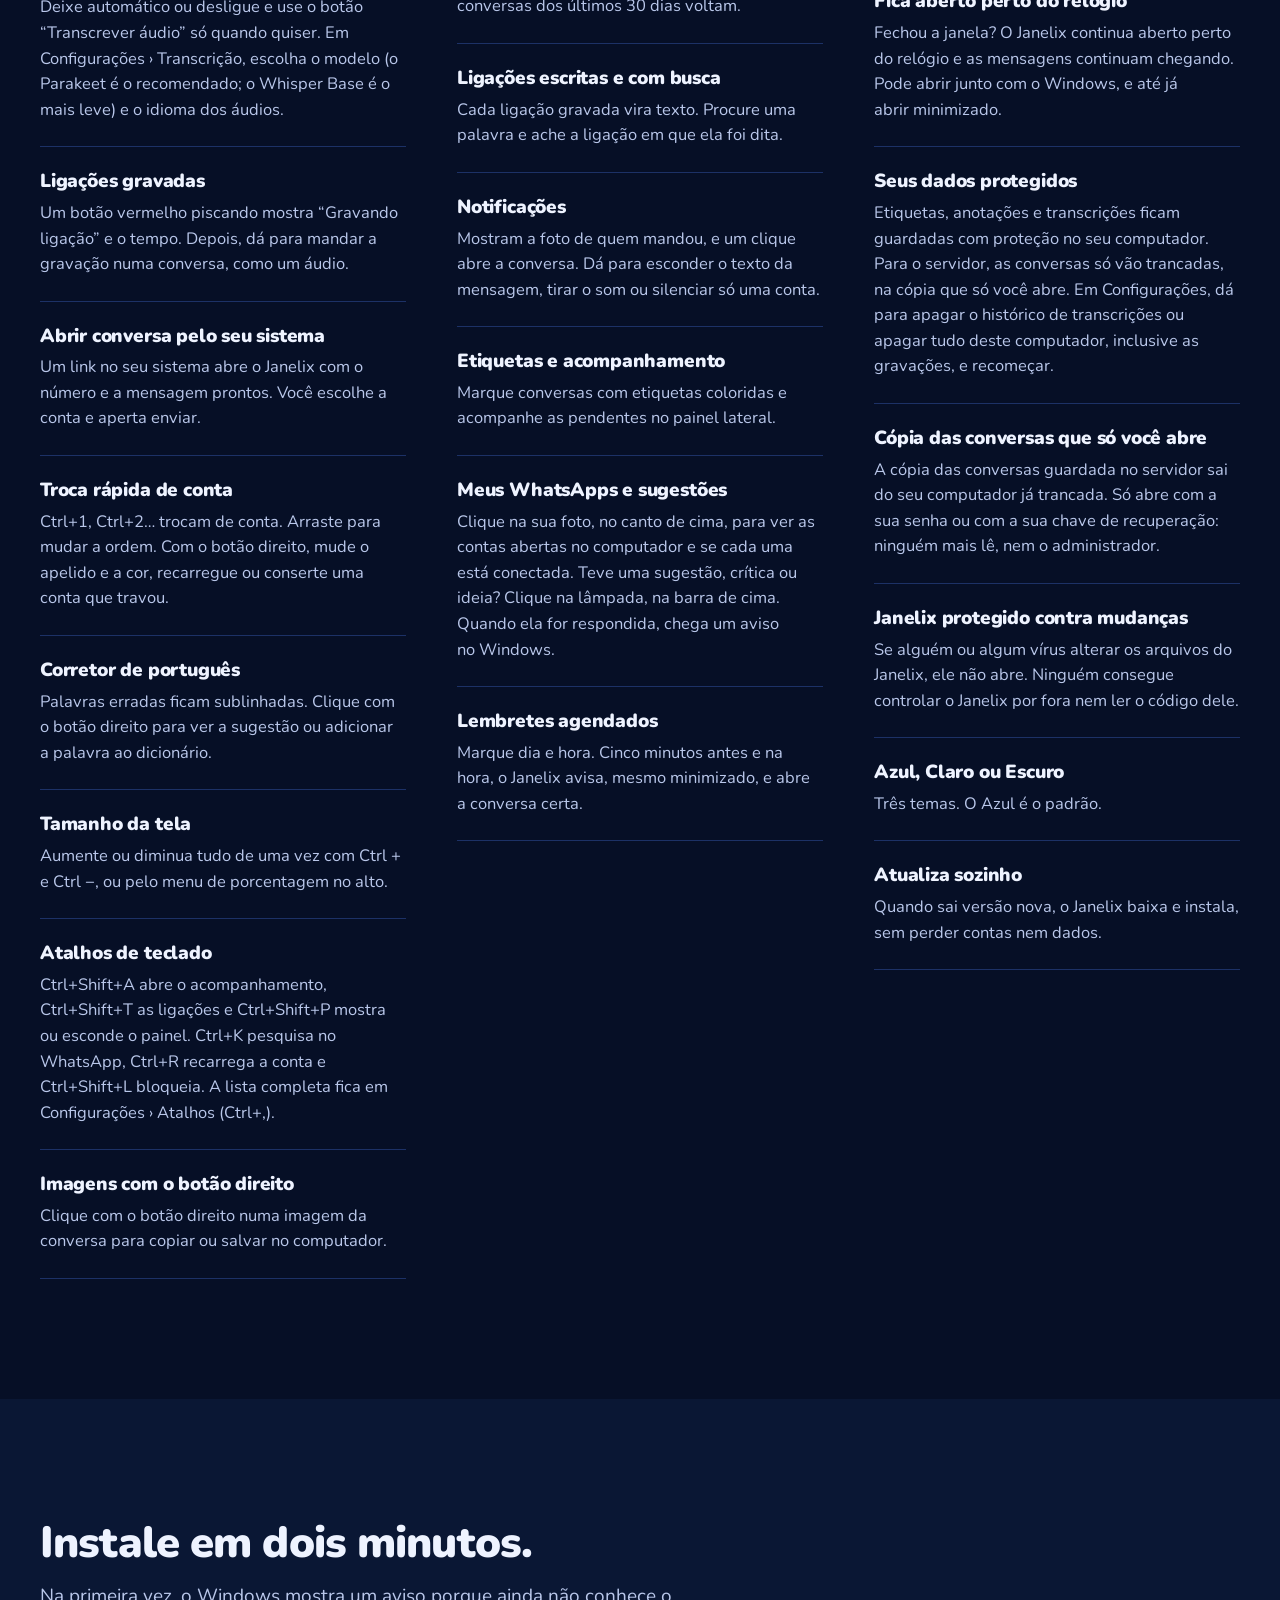
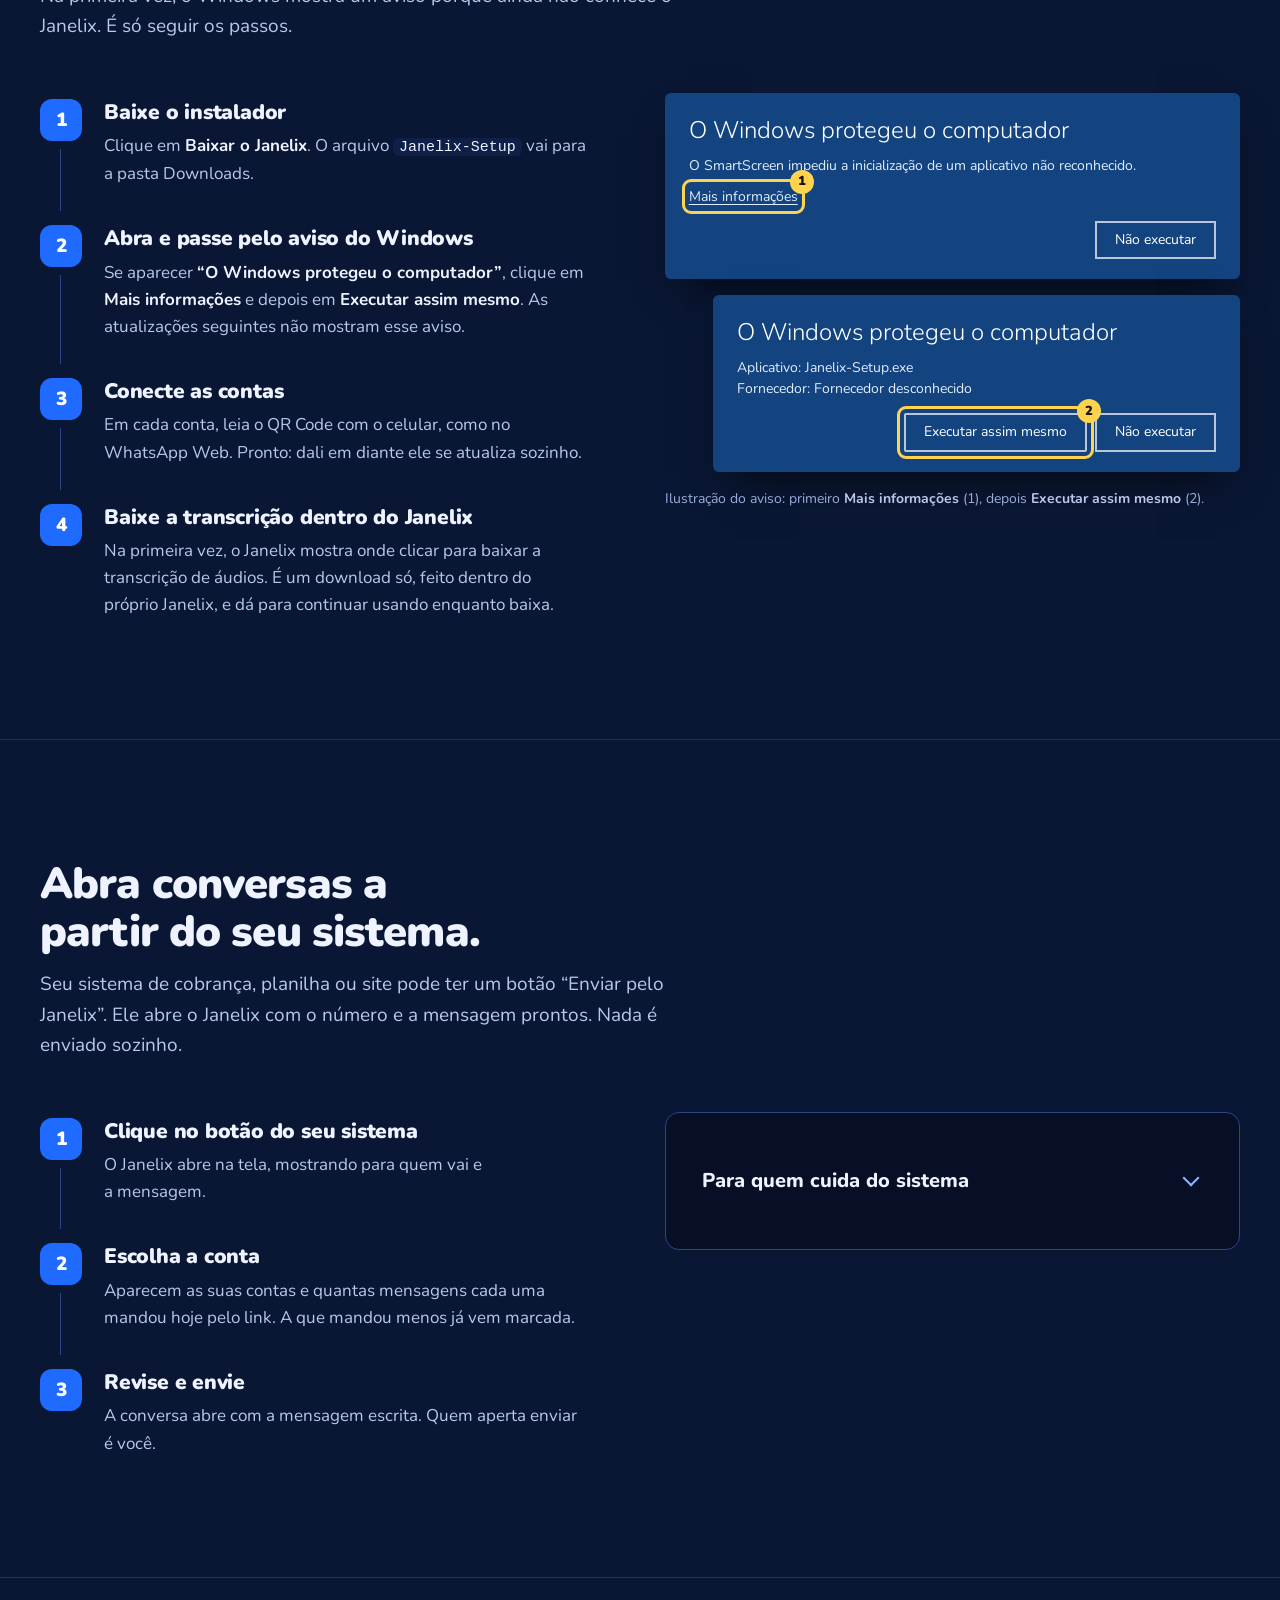
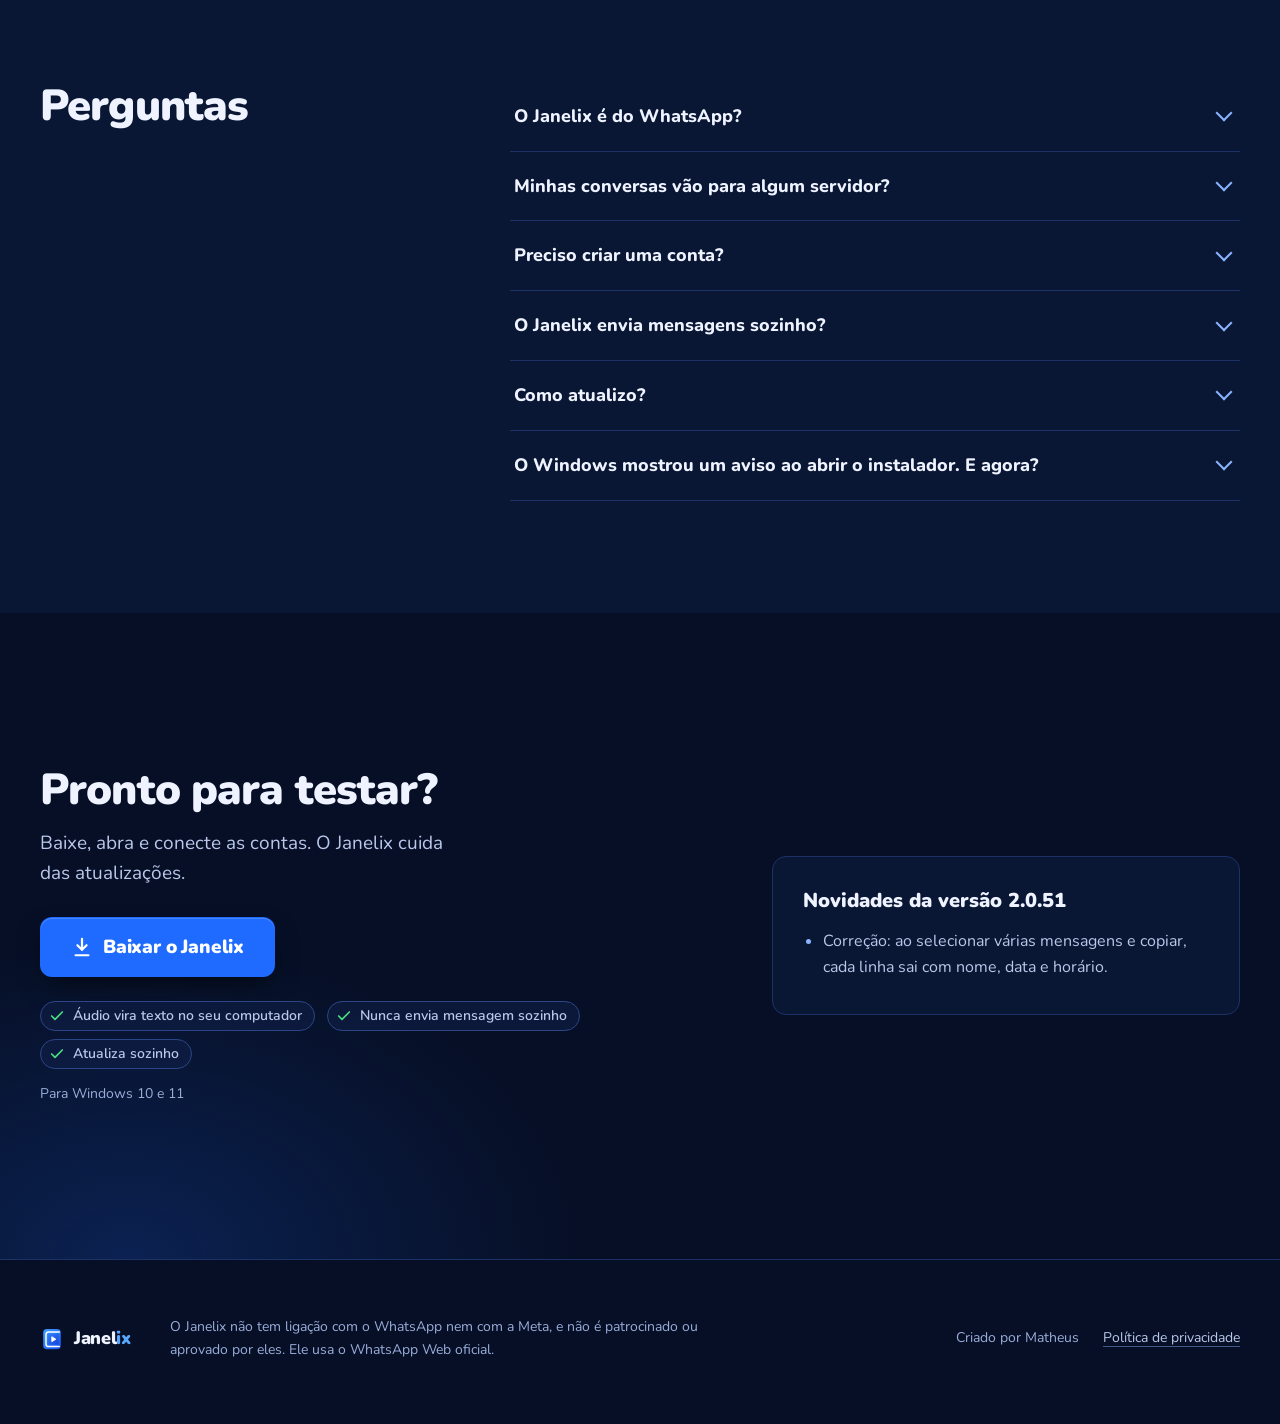
==== commit 27de530b: "Versão 2.0.51" ====
--- a/index.html
+++ b/index.html
@@ -559,9 +559,9 @@
             <p class="final-req">Para Windows 10 e 11</p>
           </div>
           <div class="novidades">
-            <h3>Novidades da versão <span id="v-num">2.0.50</span></h3>
+            <h3>Novidades da versão <span id="v-num">2.0.51</span></h3>
             <ul id="notas">
-              <li>Correção: ligação pelo computador liberada em todas as contas, sem travar o WhatsApp.</li>
+              <li>Correção: ao selecionar várias mensagens e copiar, cada linha sai com nome, data e horário.</li>
             </ul>
           </div>
         </div>
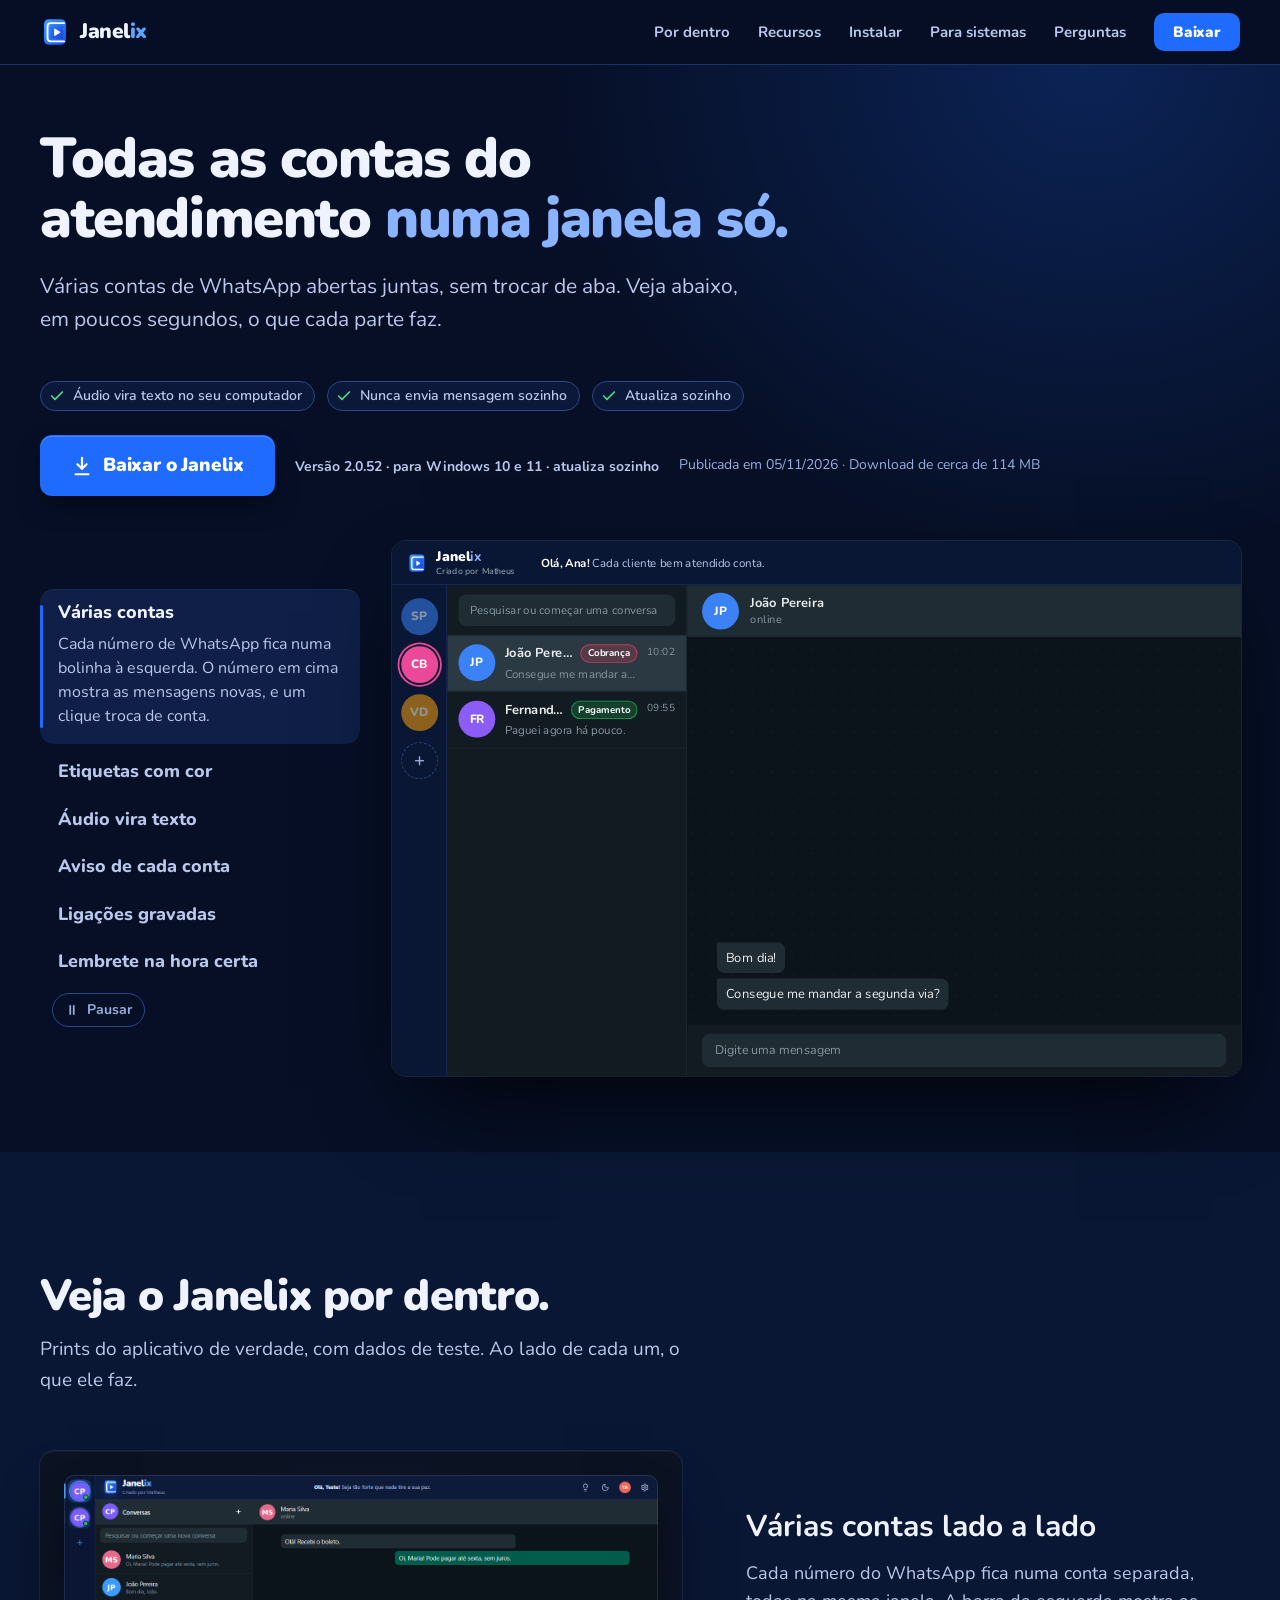
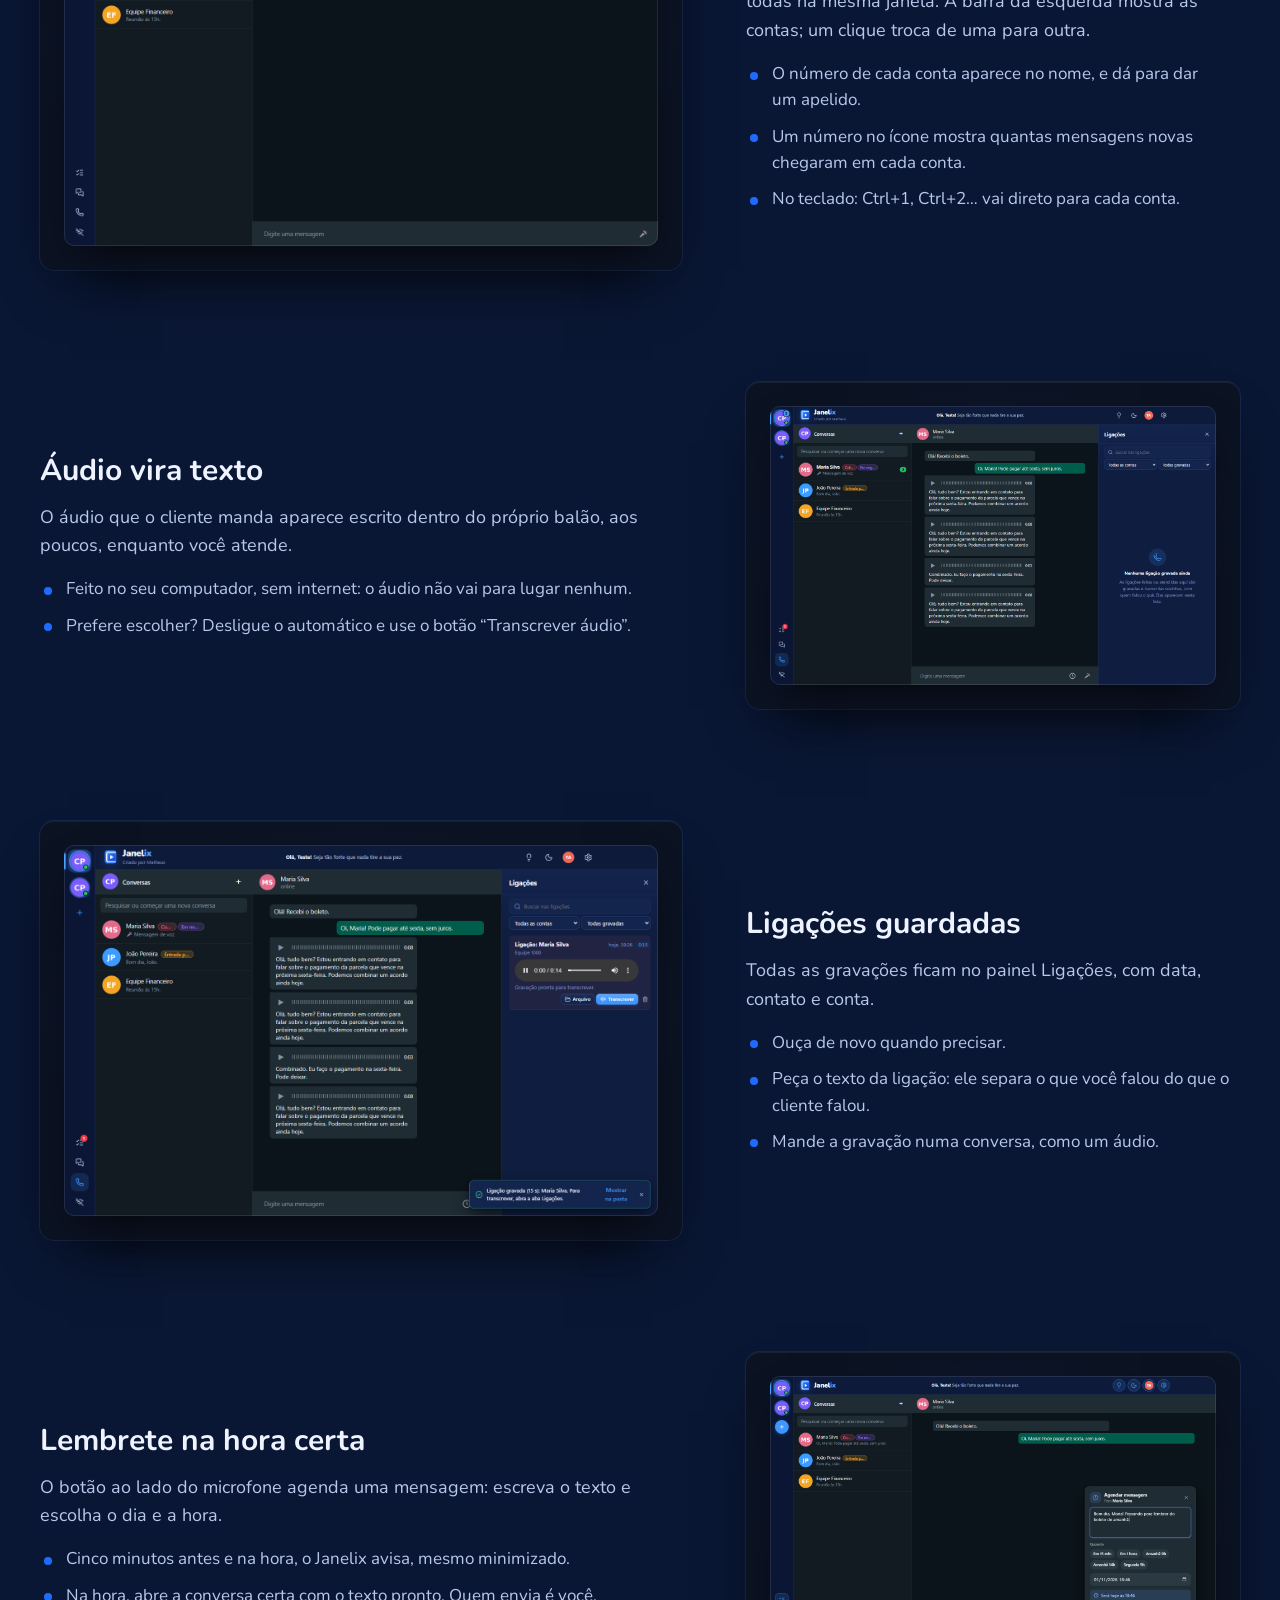
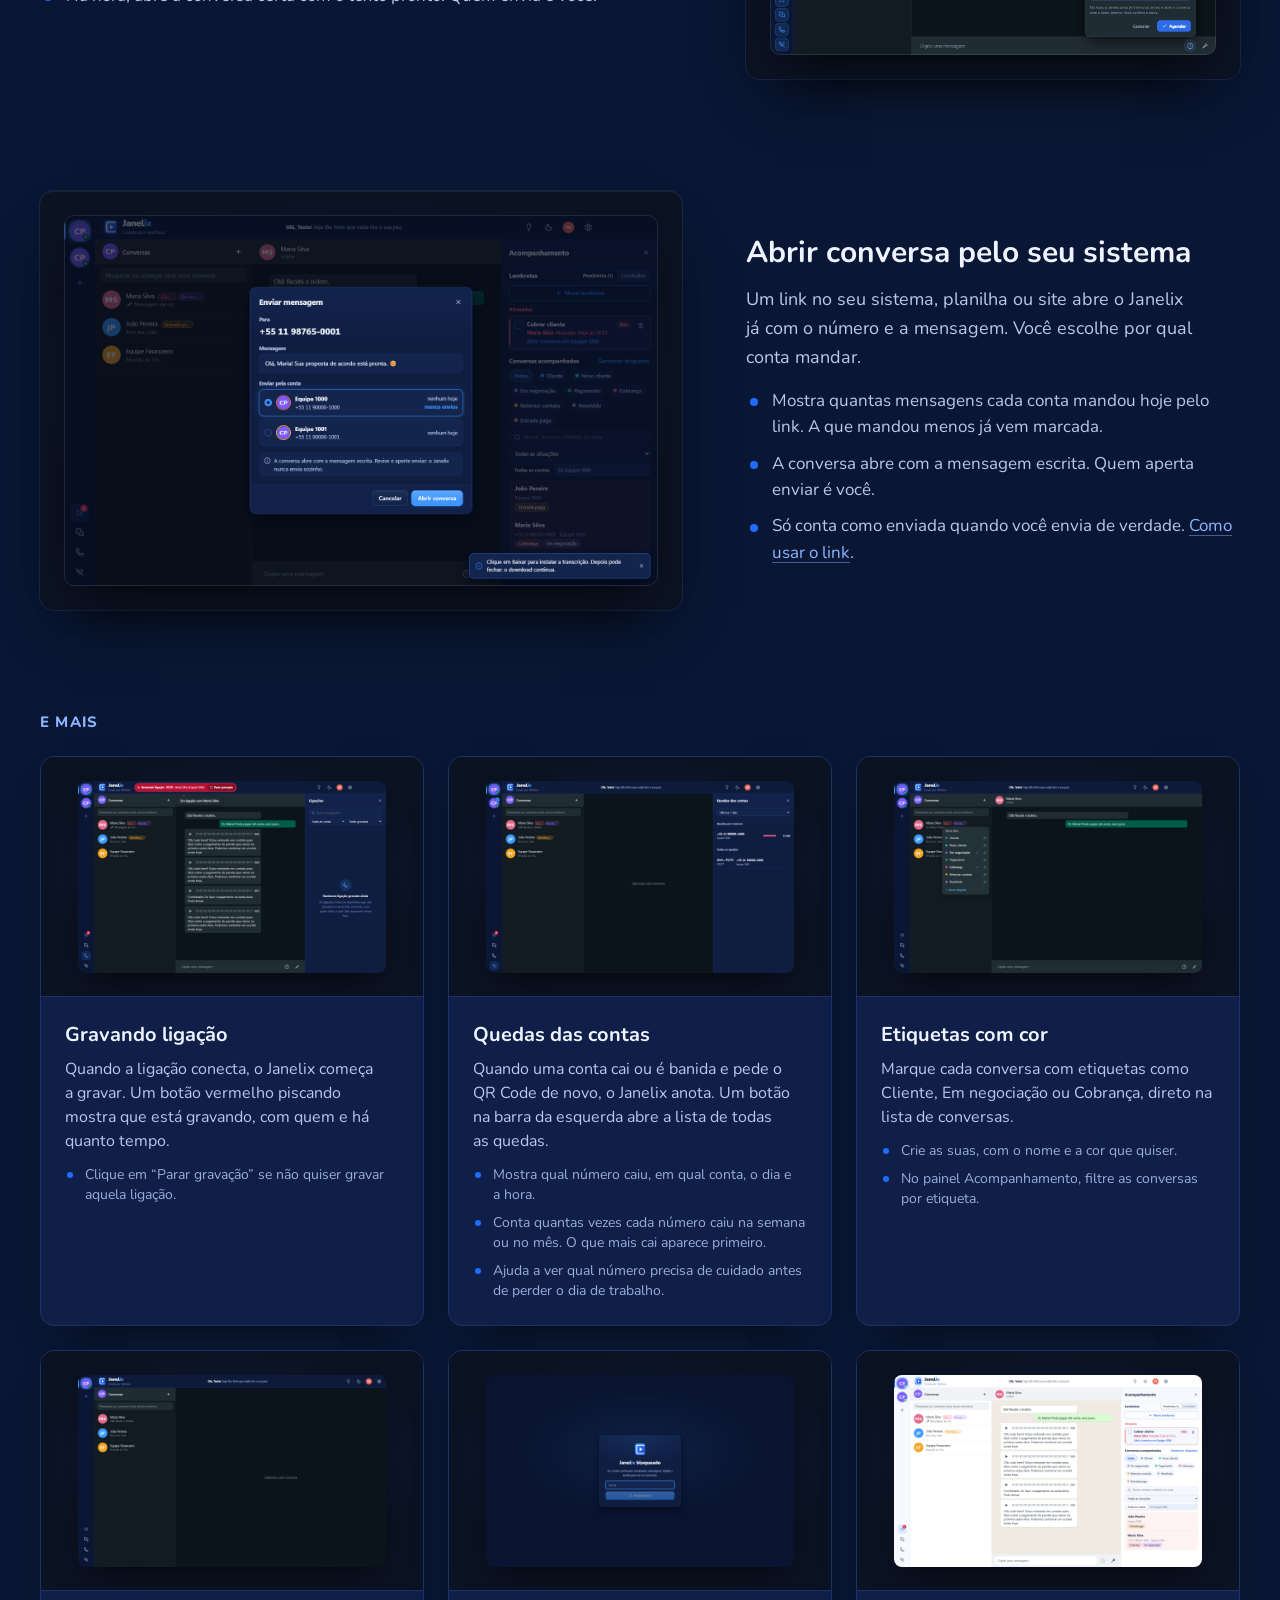
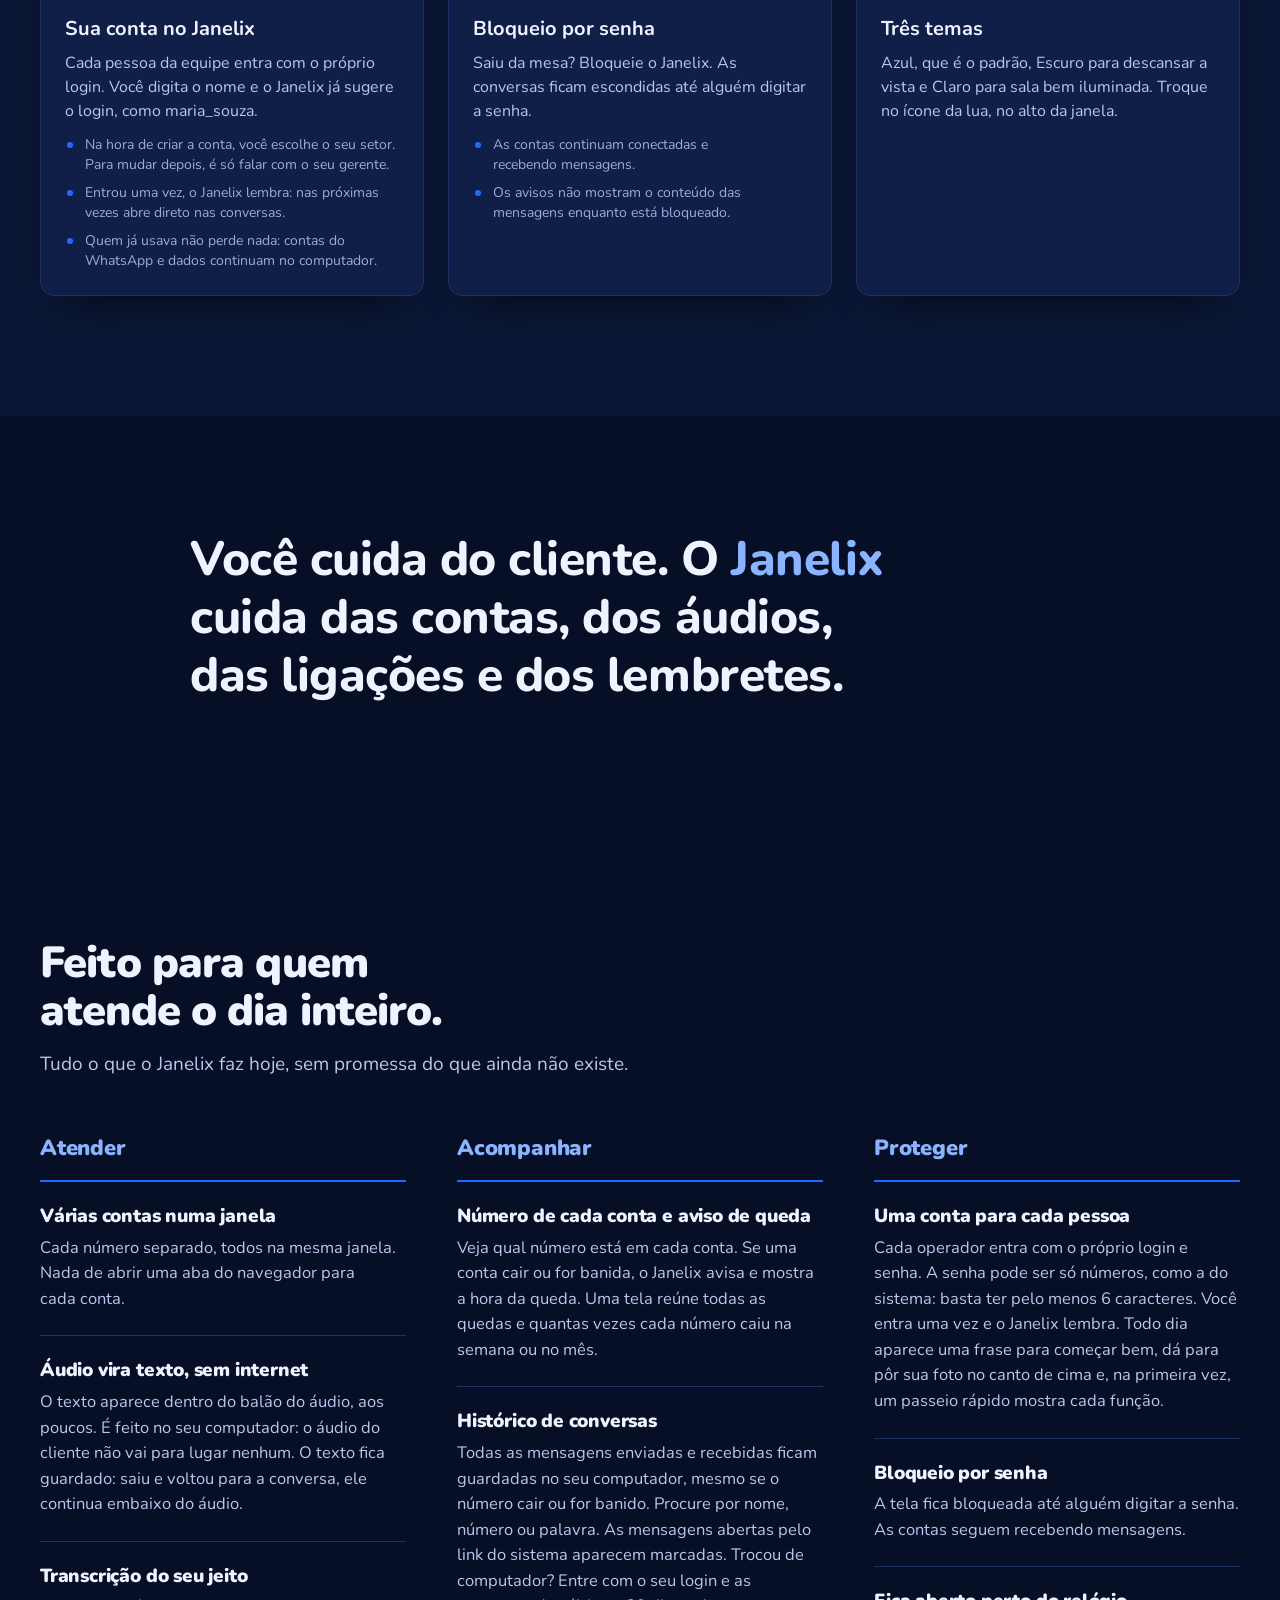
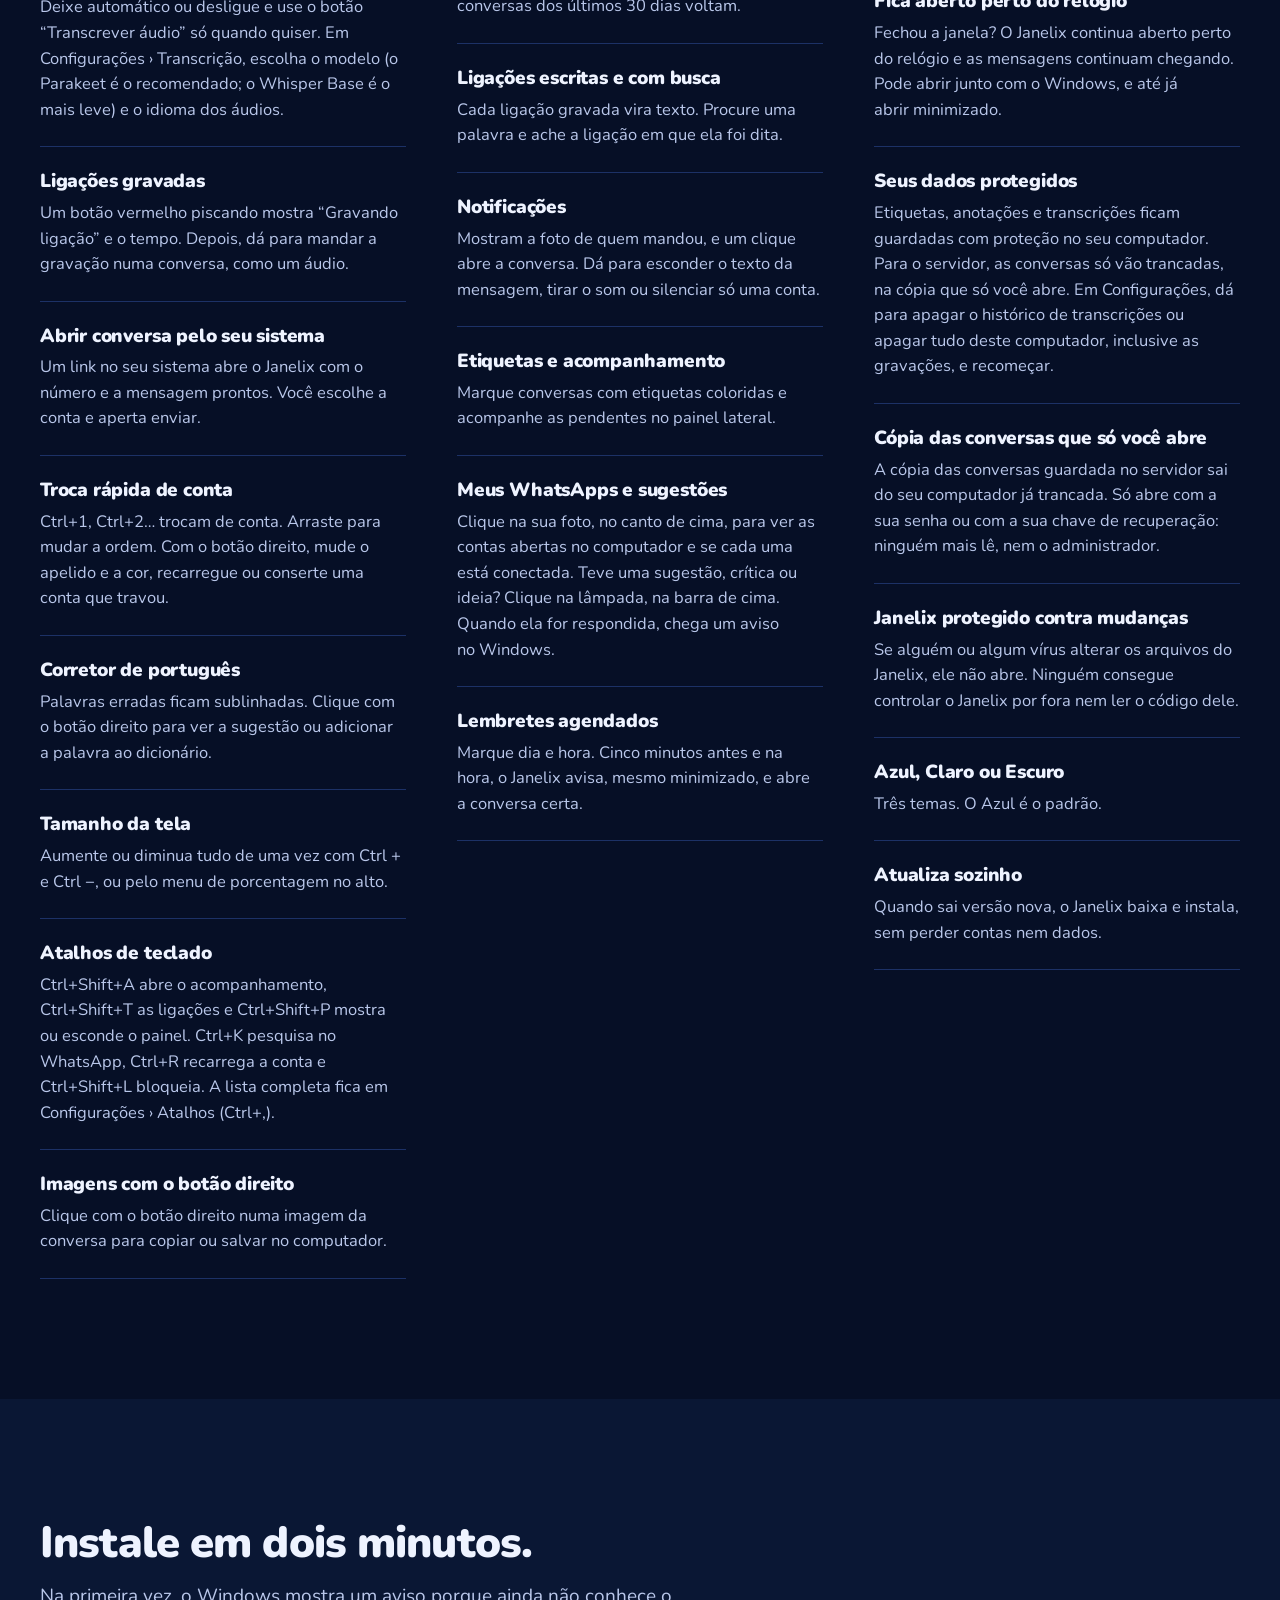
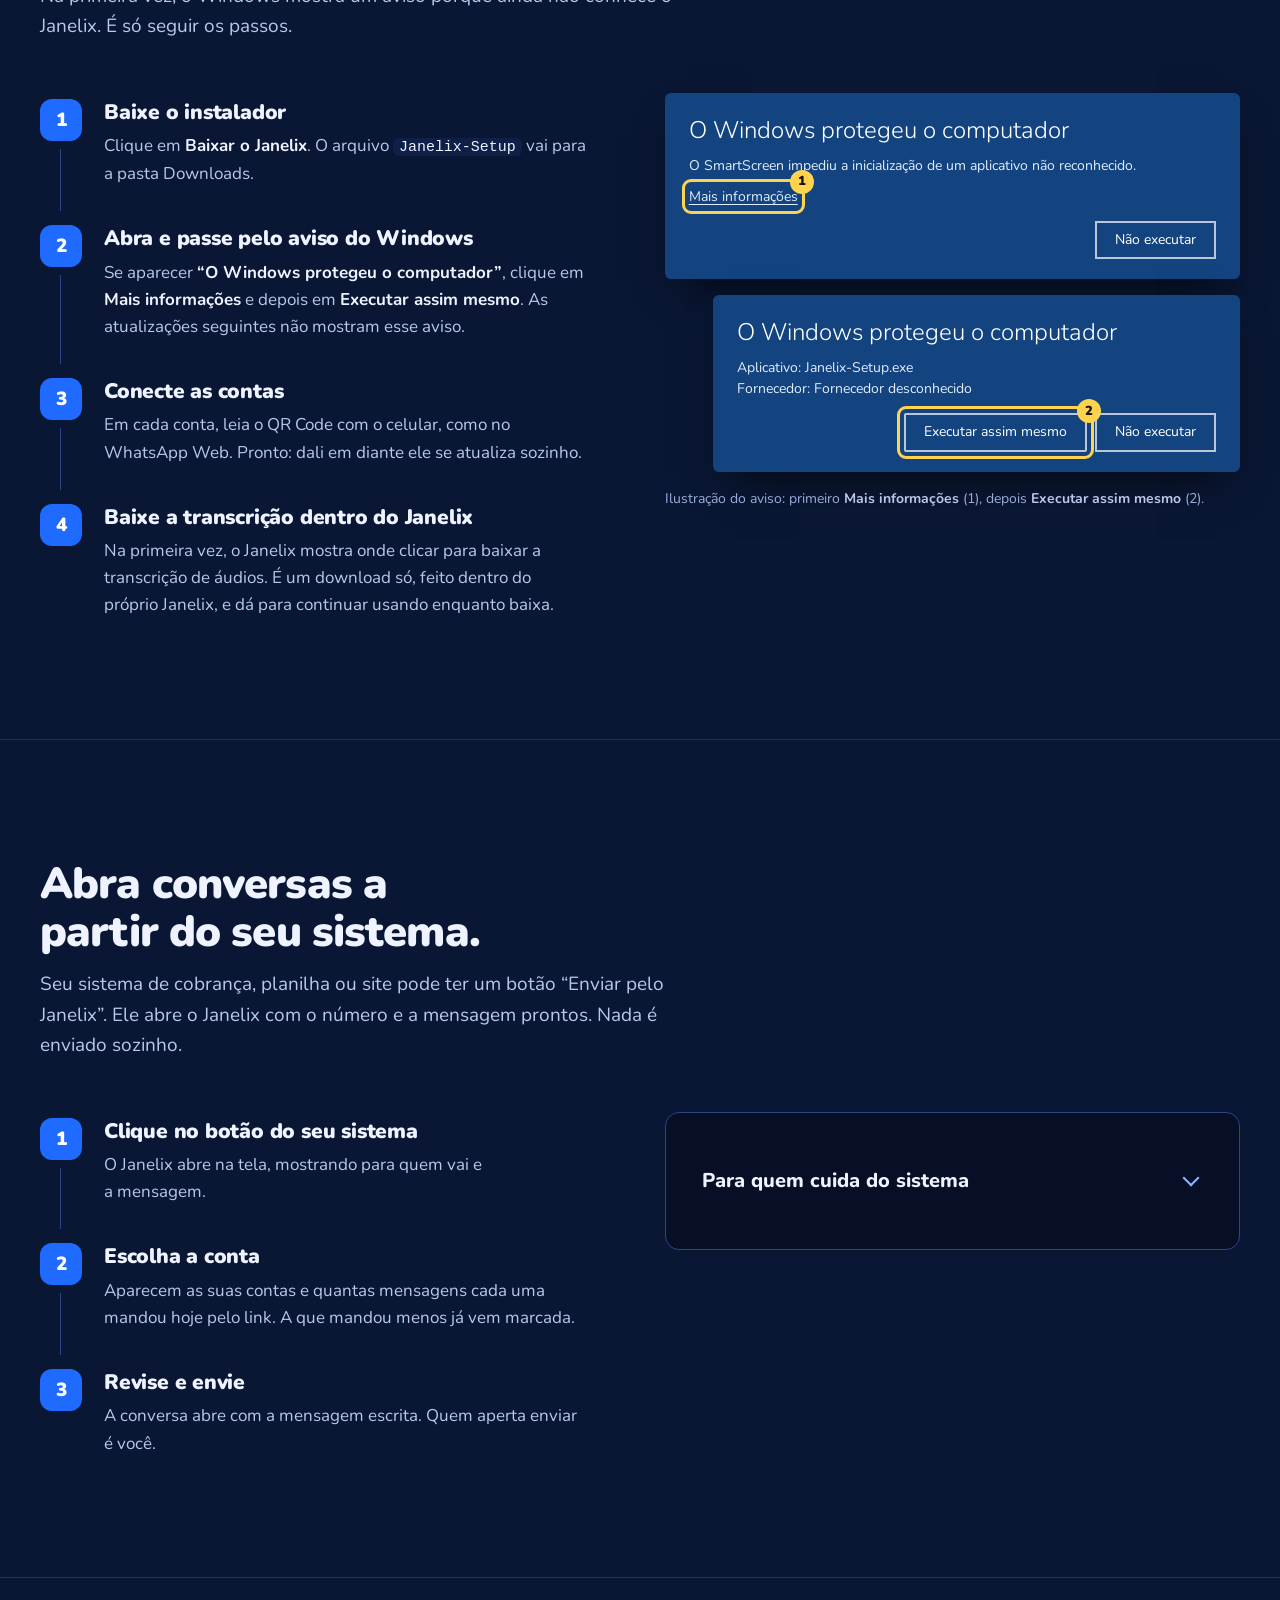
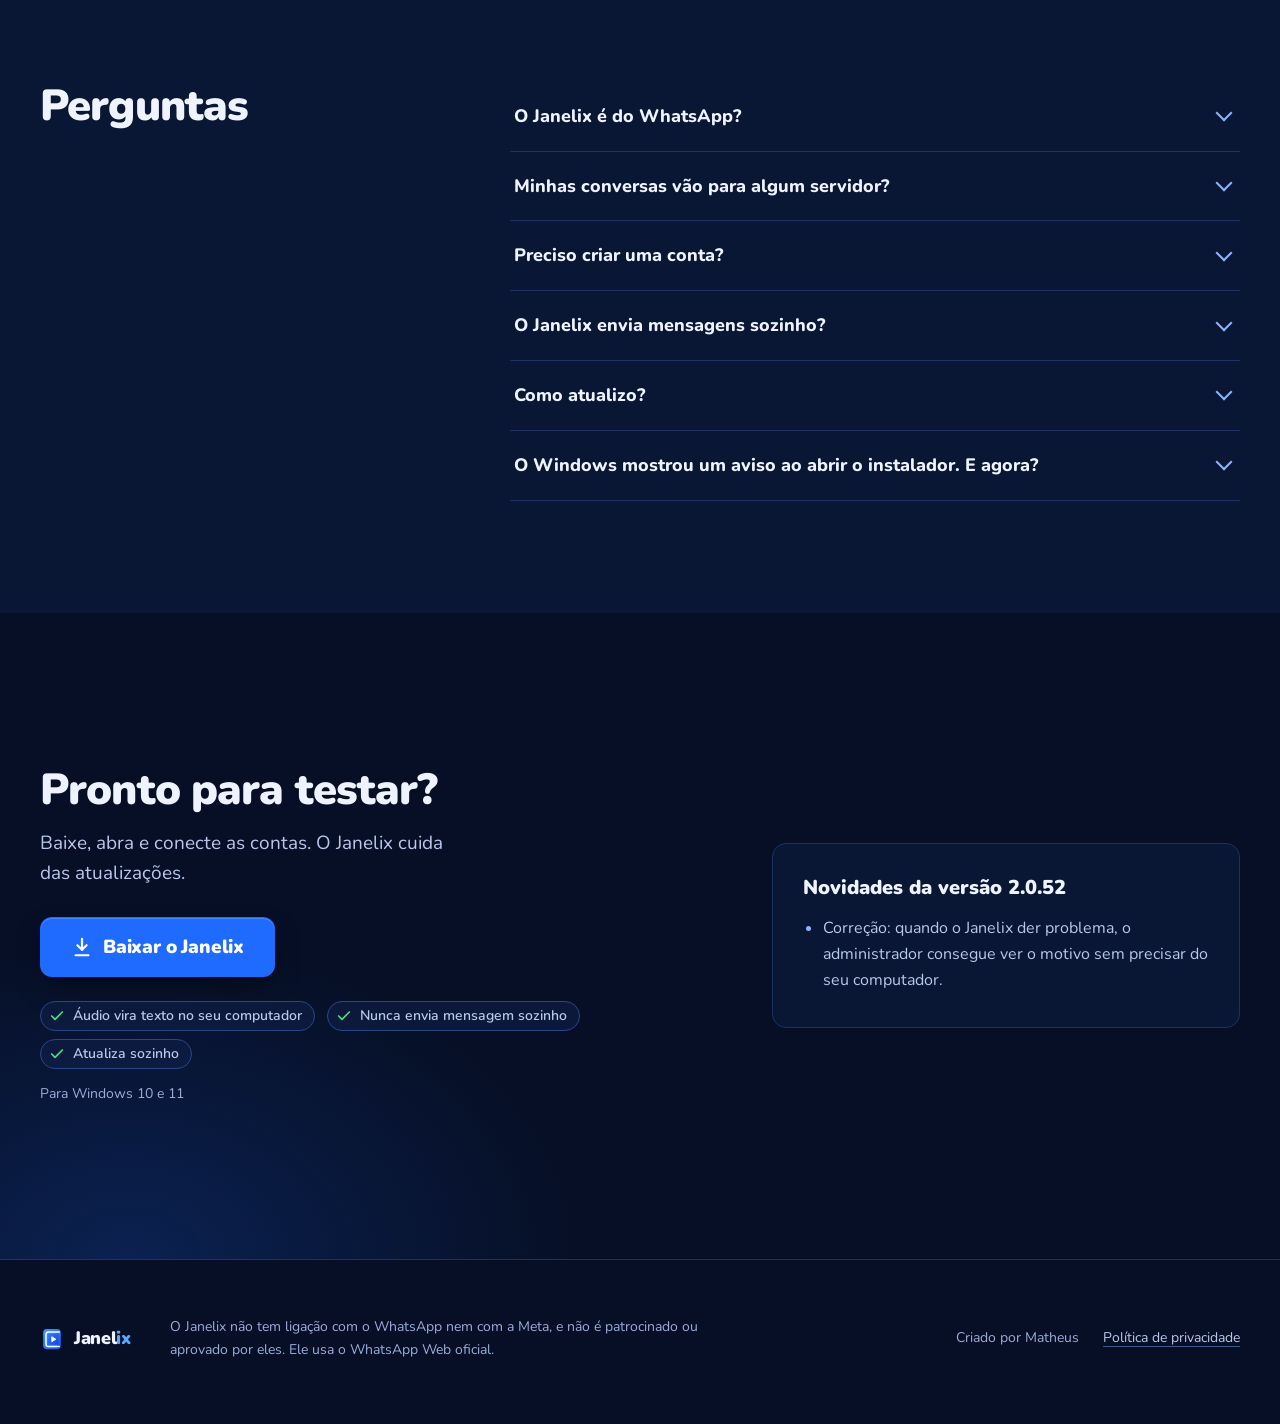
==== commit 324b0b9f: "Versão 2.0.52" ====
--- a/index.html
+++ b/index.html
@@ -559,9 +559,9 @@
             <p class="final-req">Para Windows 10 e 11</p>
           </div>
           <div class="novidades">
-            <h3>Novidades da versão <span id="v-num">2.0.51</span></h3>
+            <h3>Novidades da versão <span id="v-num">2.0.52</span></h3>
             <ul id="notas">
-              <li>Correção: ao selecionar várias mensagens e copiar, cada linha sai com nome, data e horário.</li>
+              <li>Correção: quando o Janelix der problema, o administrador consegue ver o motivo sem precisar do seu computador.</li>
             </ul>
           </div>
         </div>
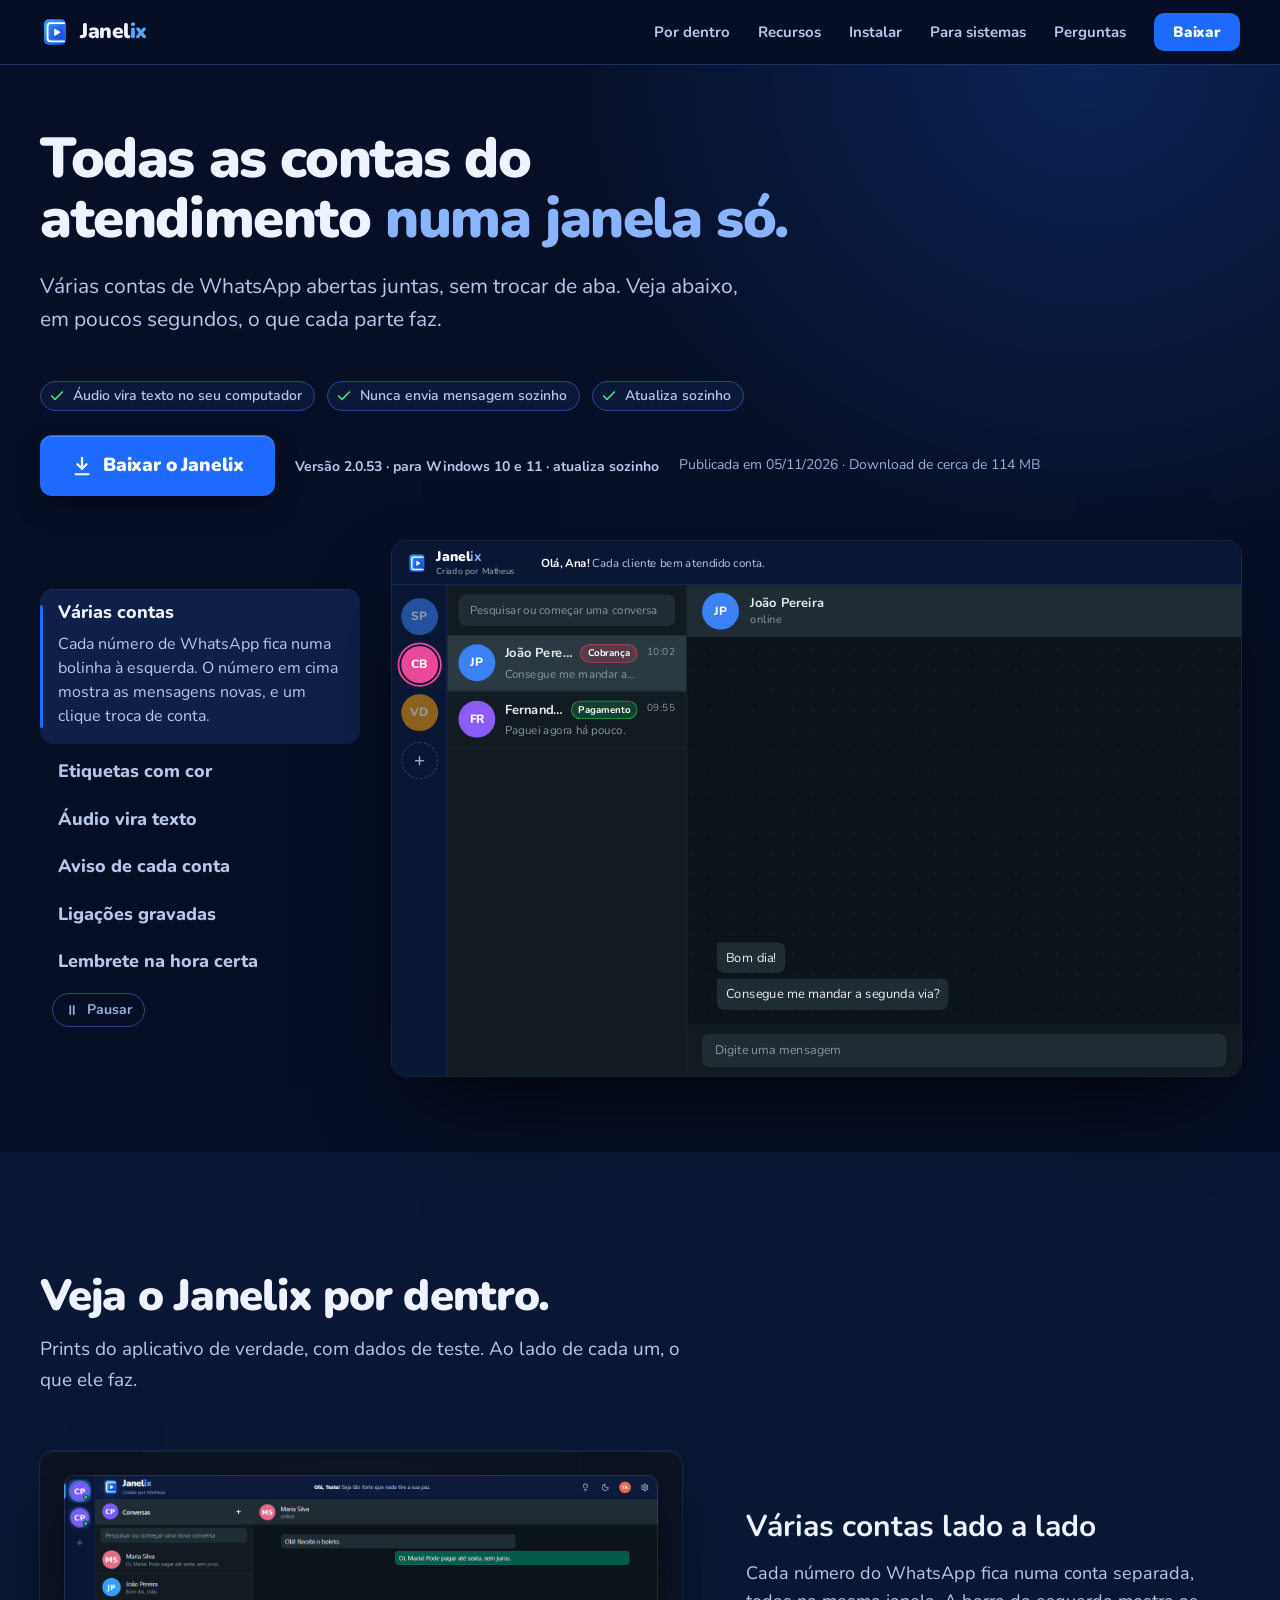
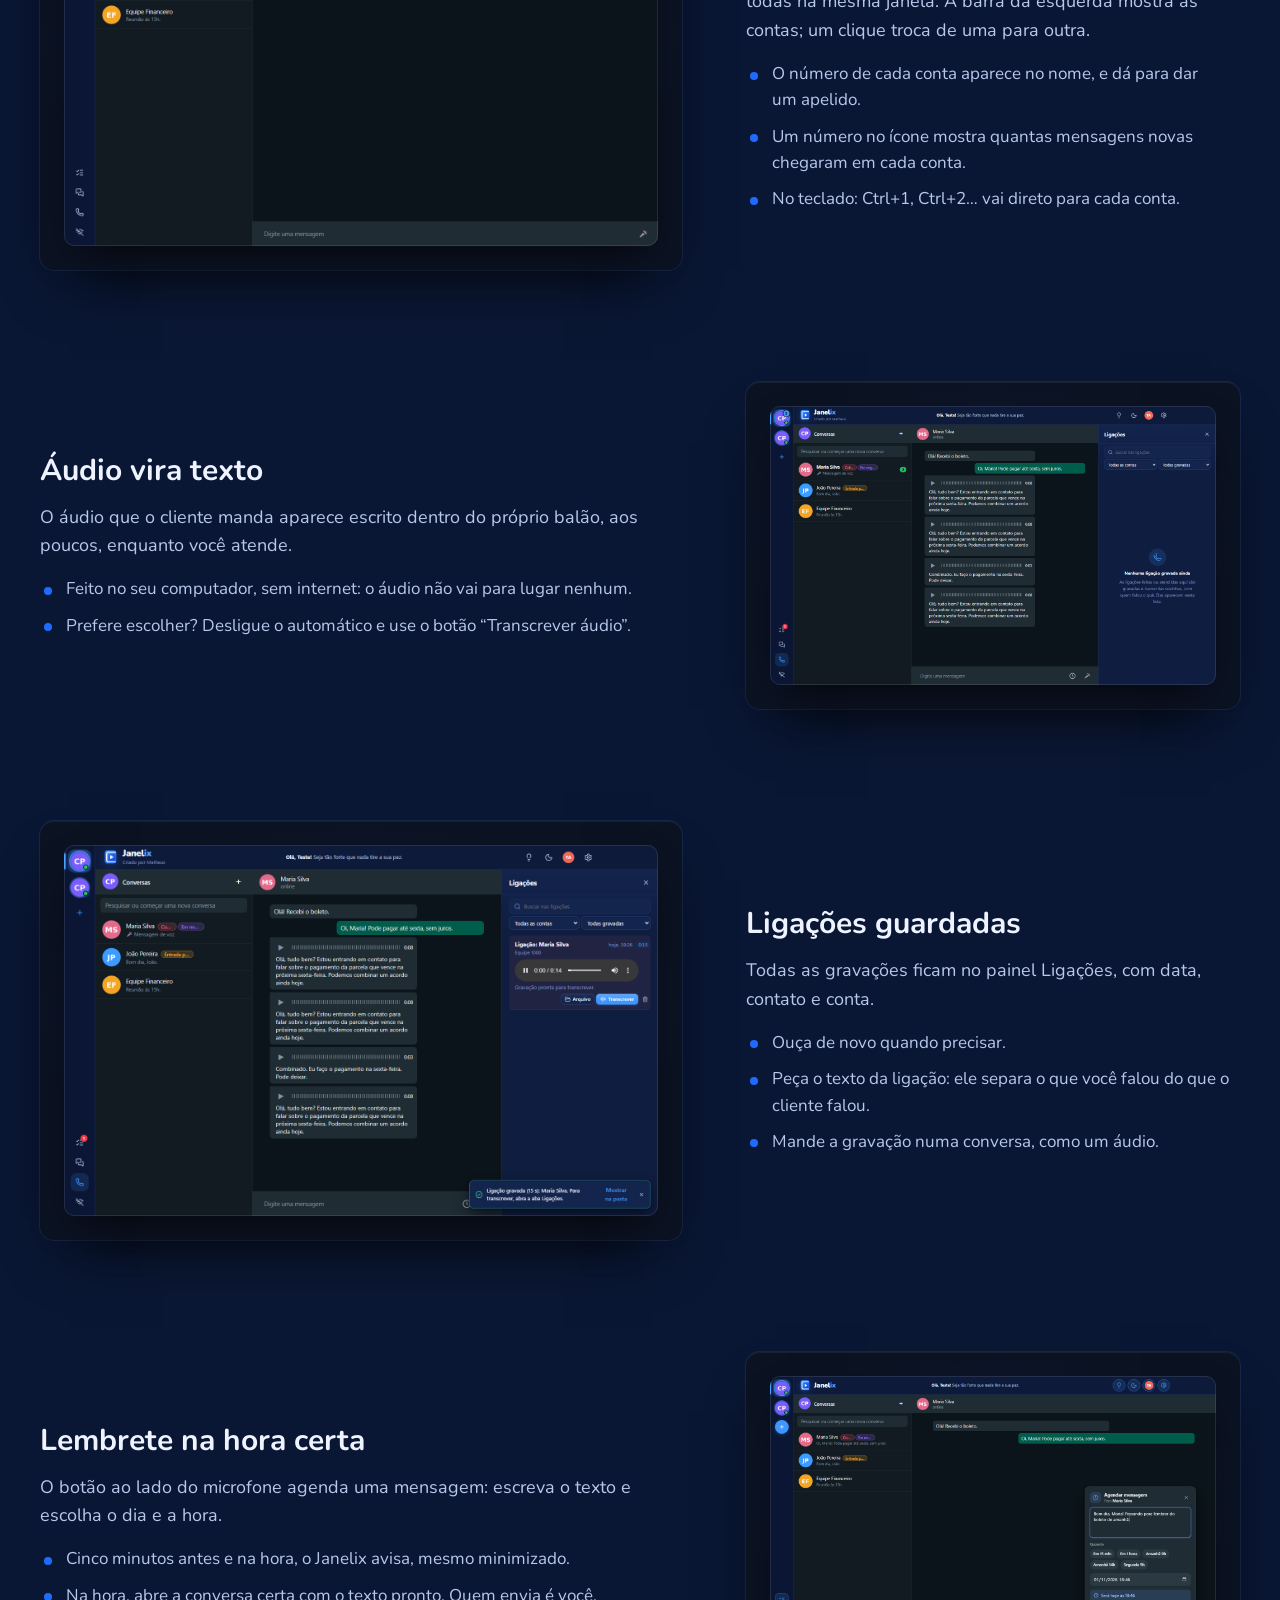
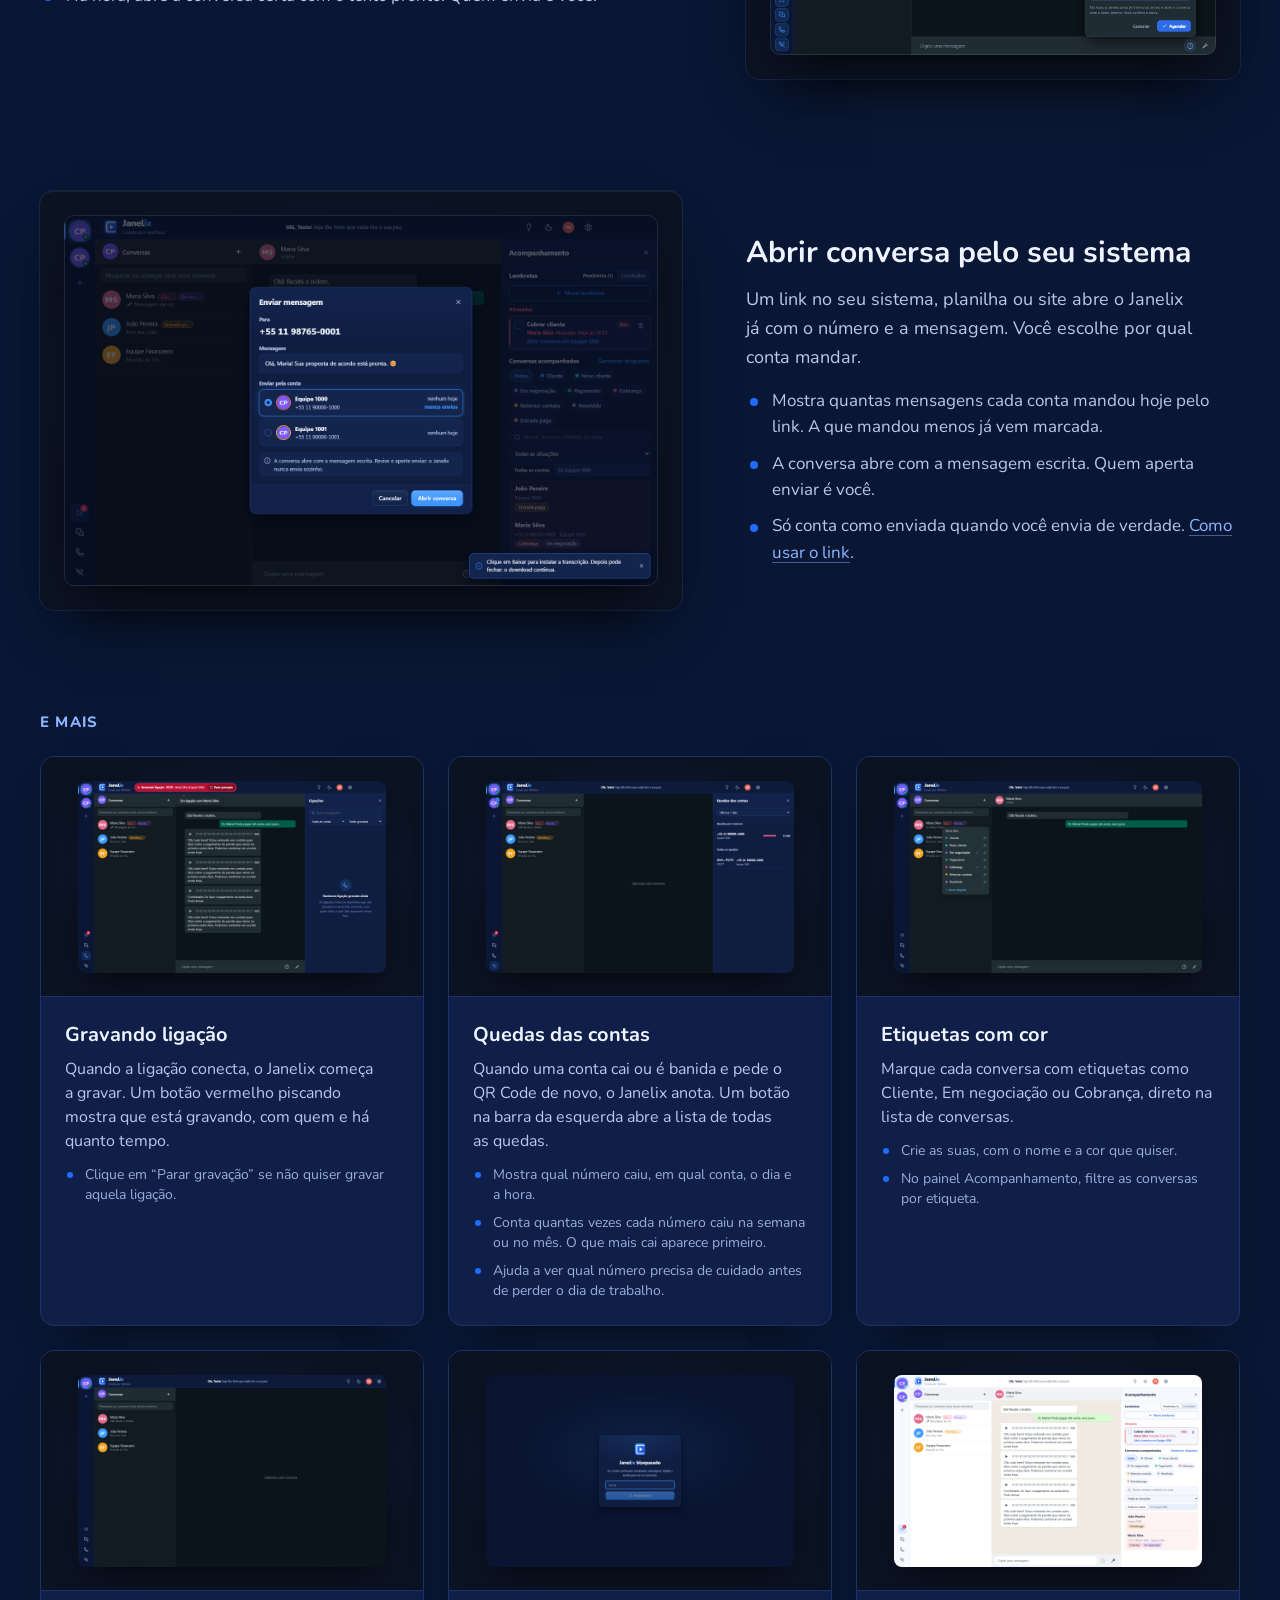
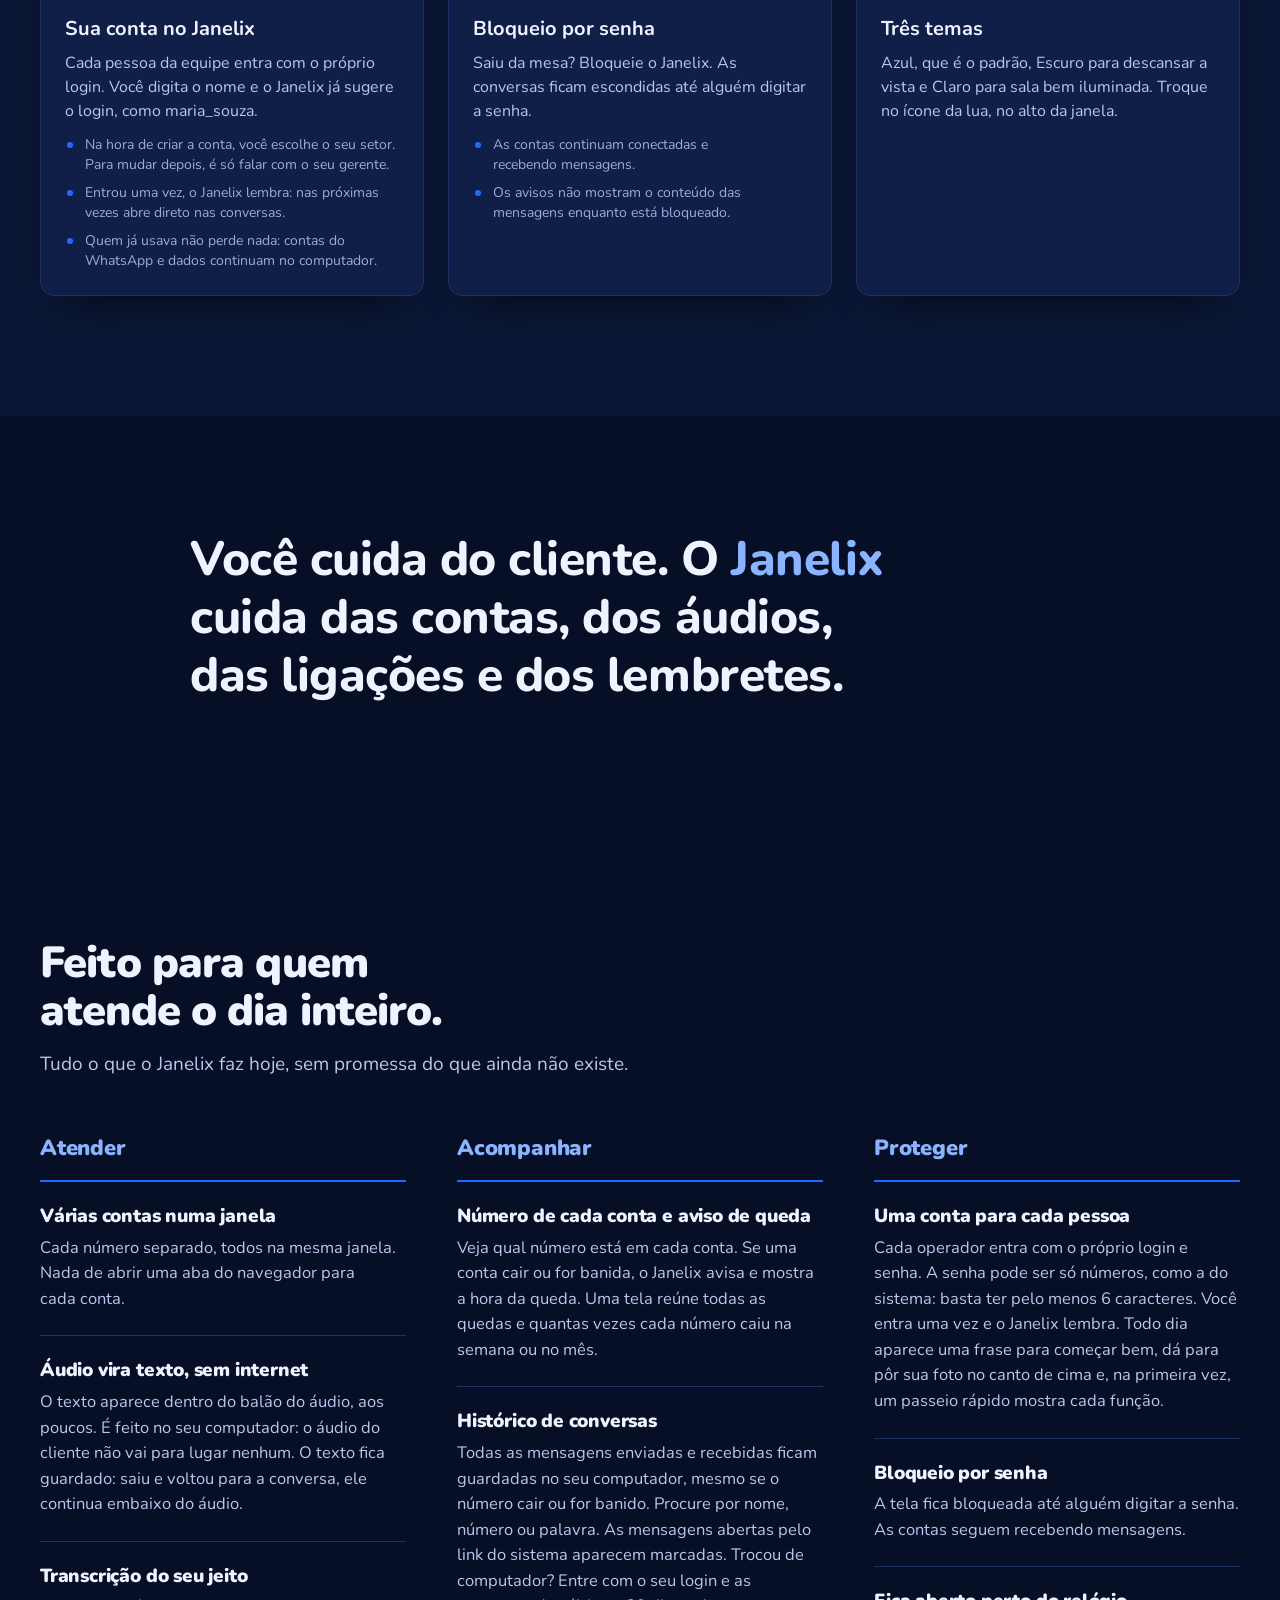
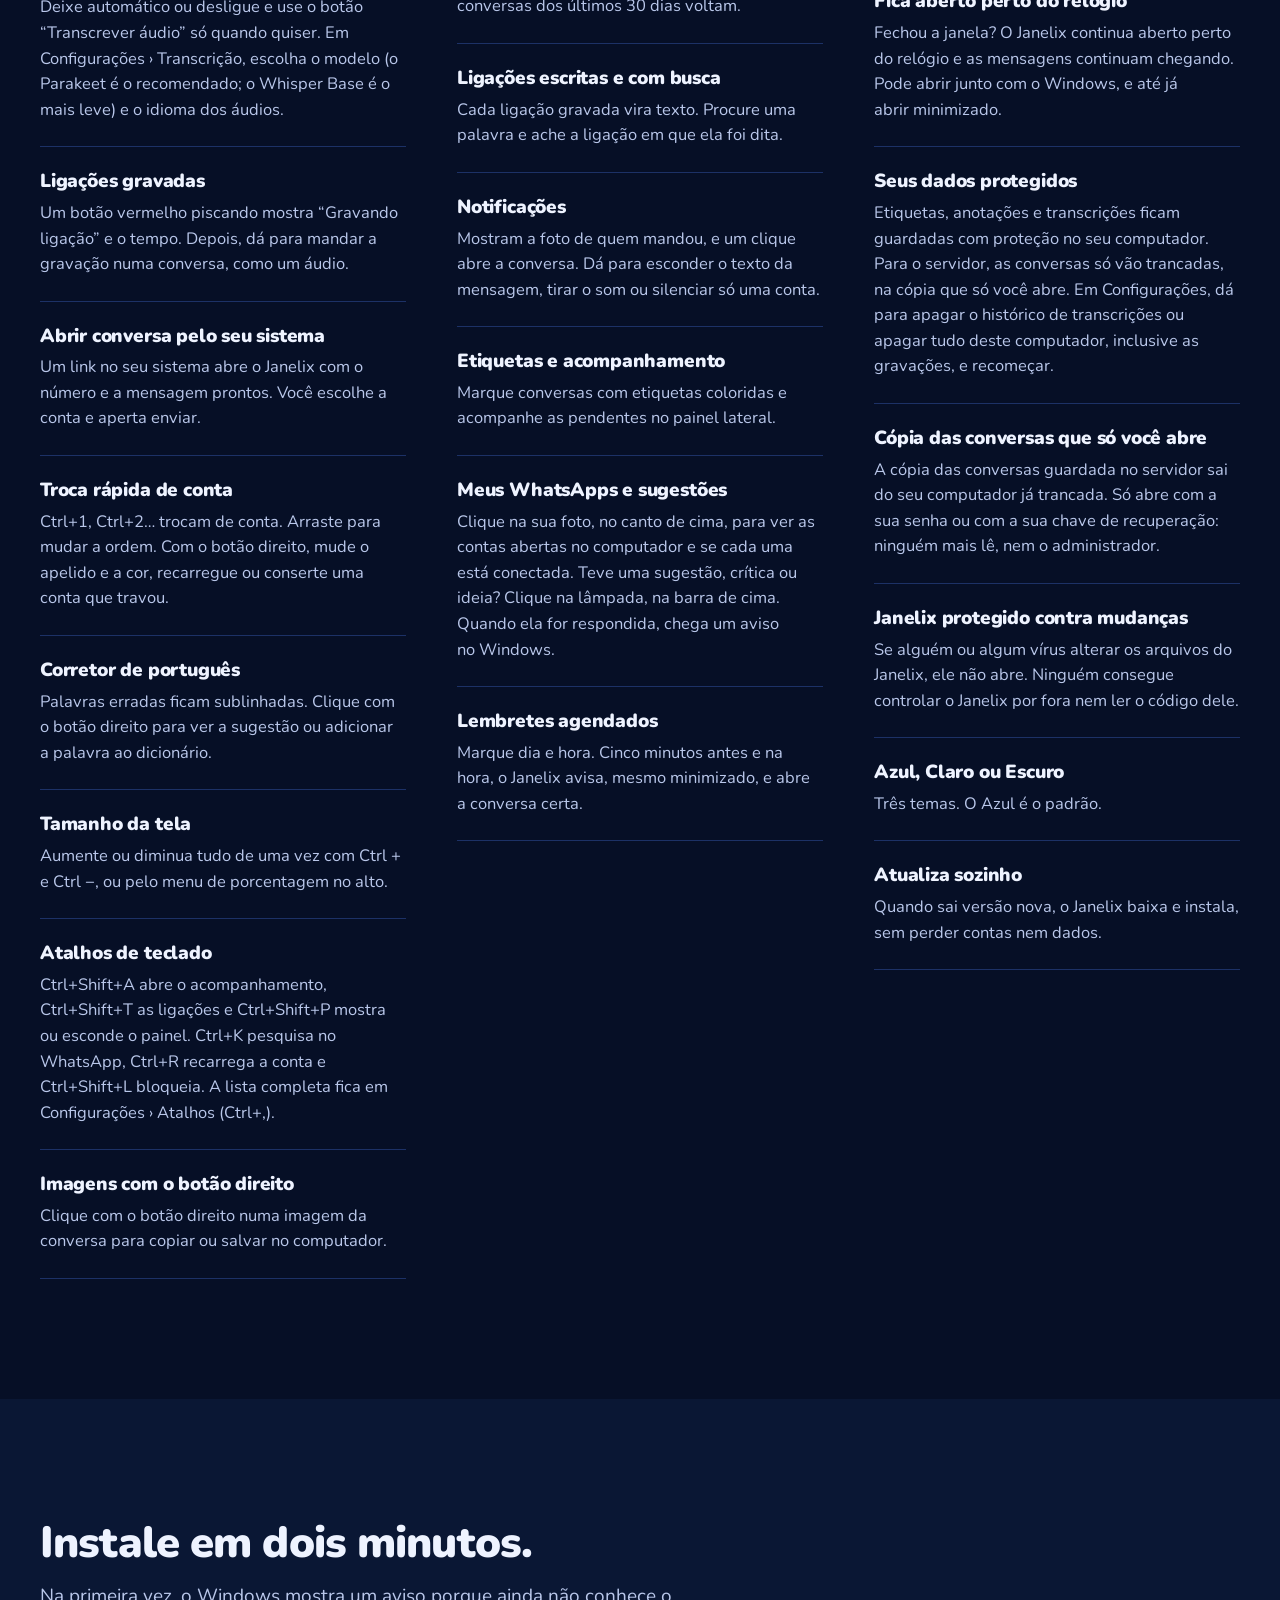
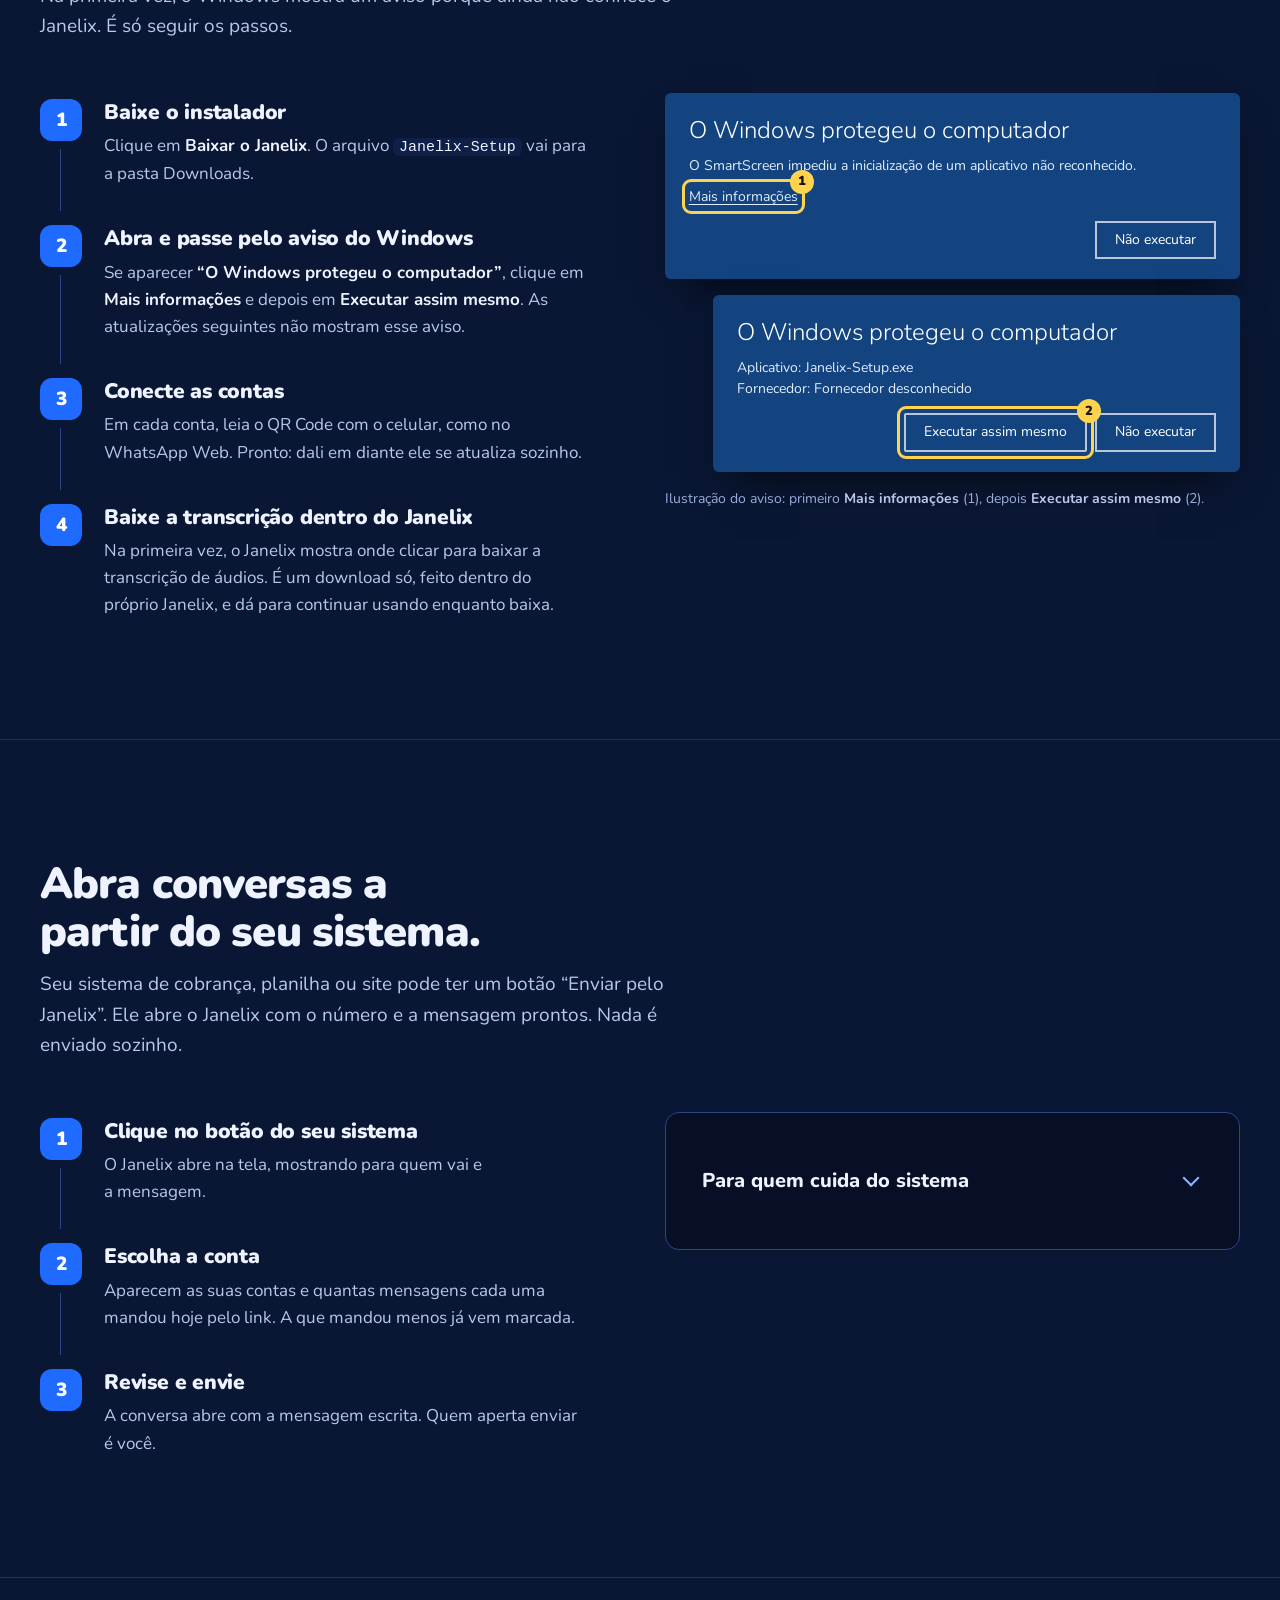
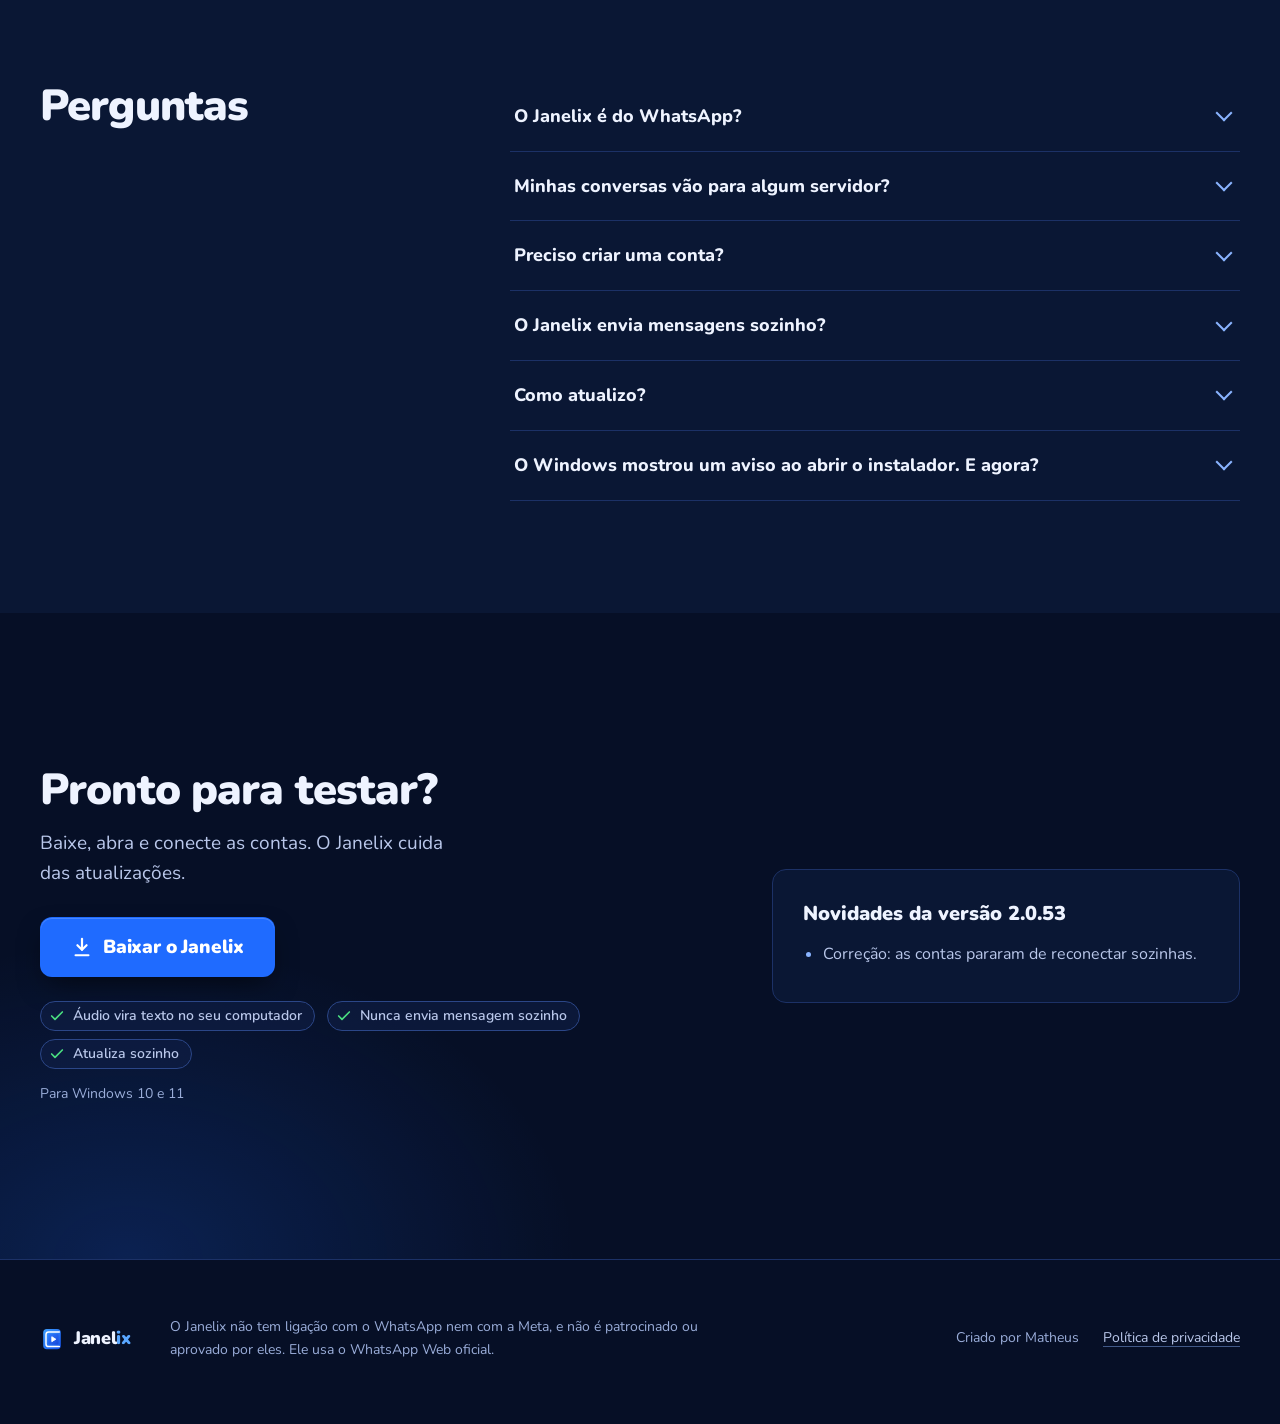
==== commit ef35e943: "Versão 2.0.53" ====
--- a/index.html
+++ b/index.html
@@ -559,9 +559,9 @@
             <p class="final-req">Para Windows 10 e 11</p>
           </div>
           <div class="novidades">
-            <h3>Novidades da versão <span id="v-num">2.0.52</span></h3>
+            <h3>Novidades da versão <span id="v-num">2.0.53</span></h3>
             <ul id="notas">
-              <li>Correção: quando o Janelix der problema, o administrador consegue ver o motivo sem precisar do seu computador.</li>
+              <li>Correção: as contas pararam de reconectar sozinhas.</li>
             </ul>
           </div>
         </div>
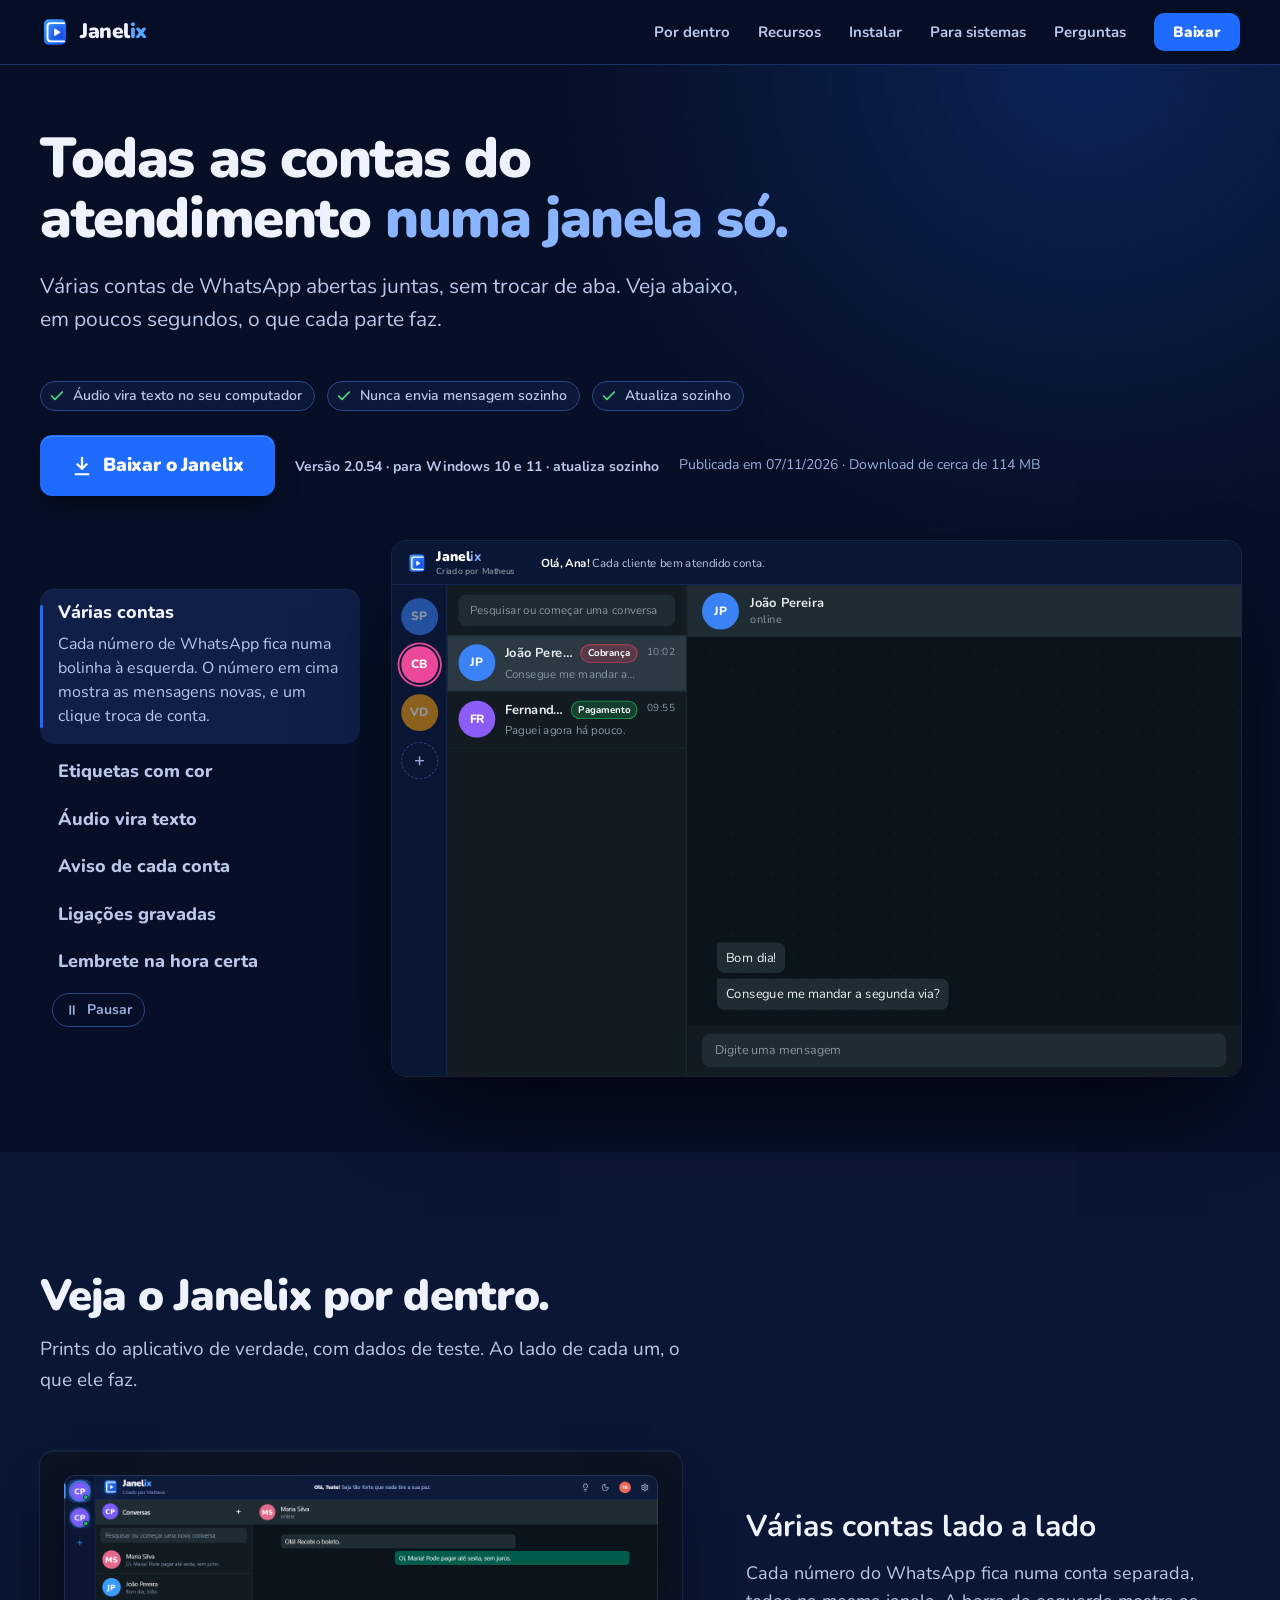
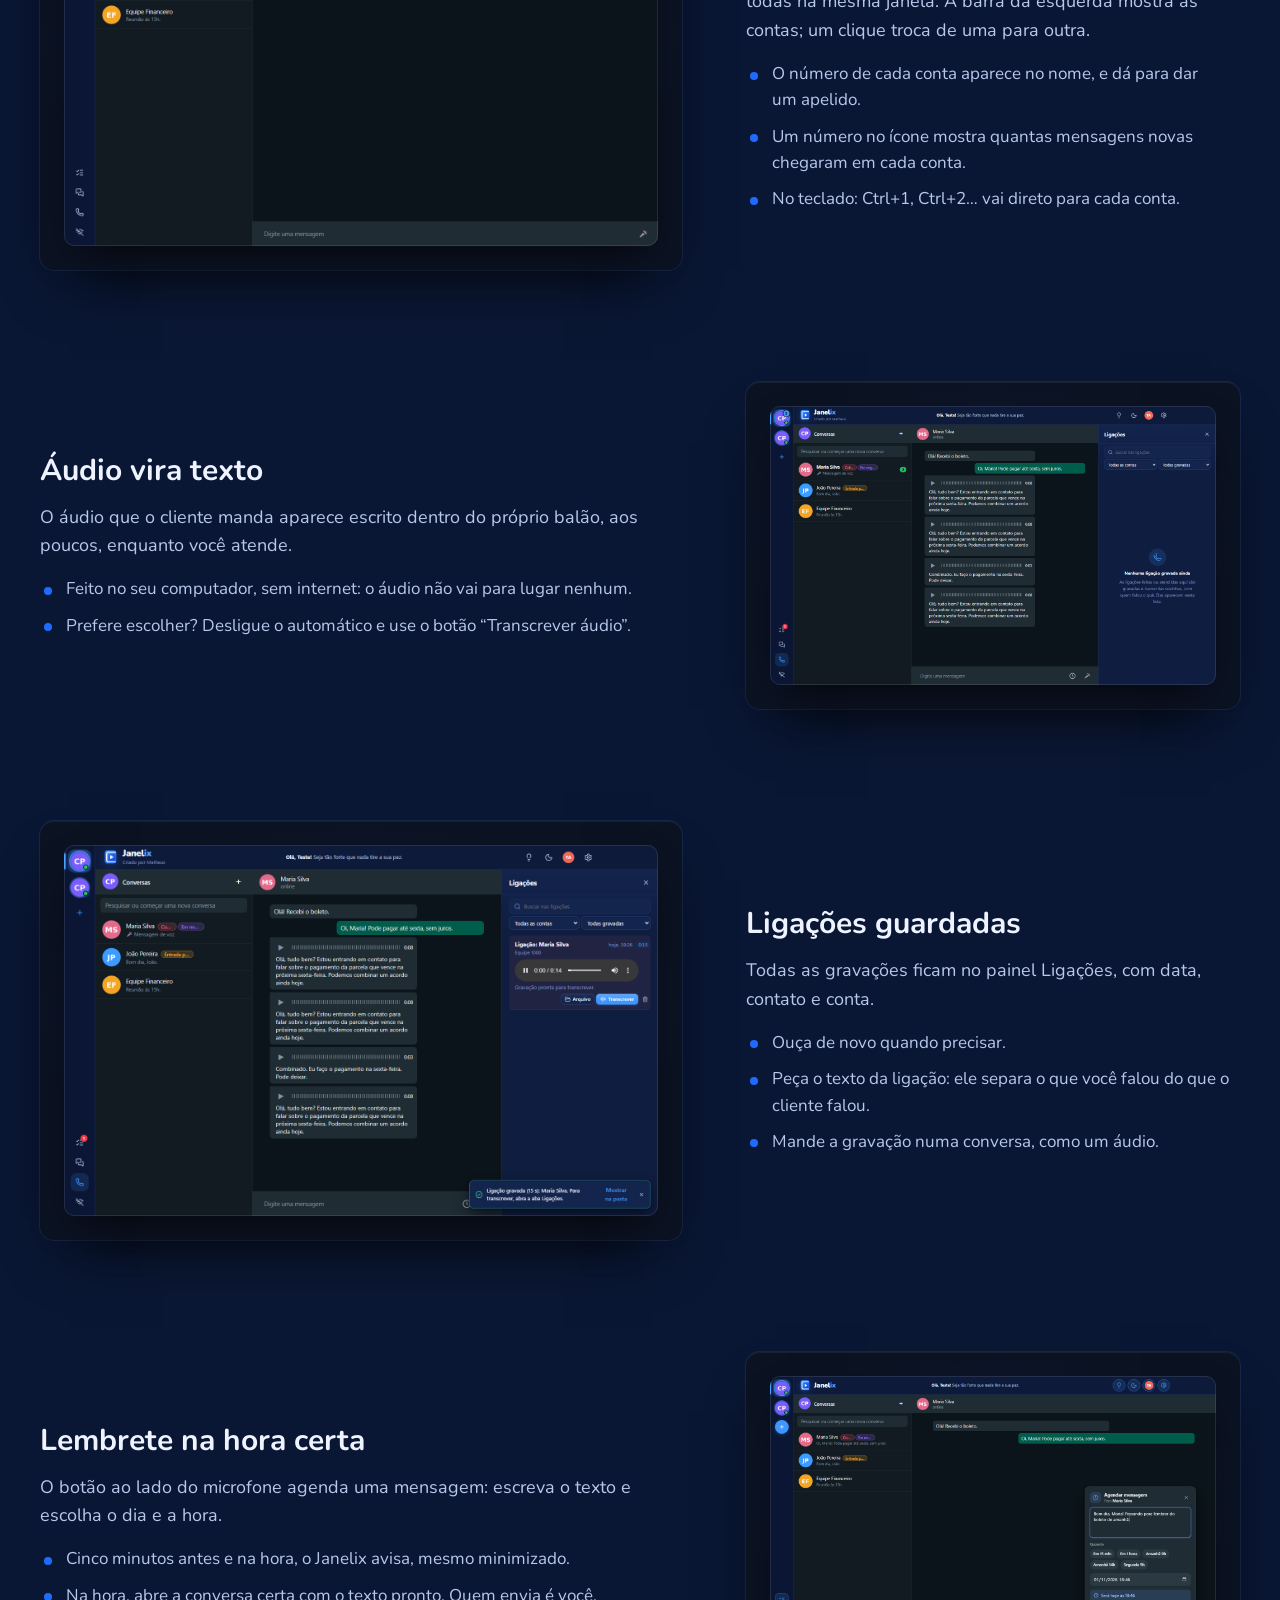
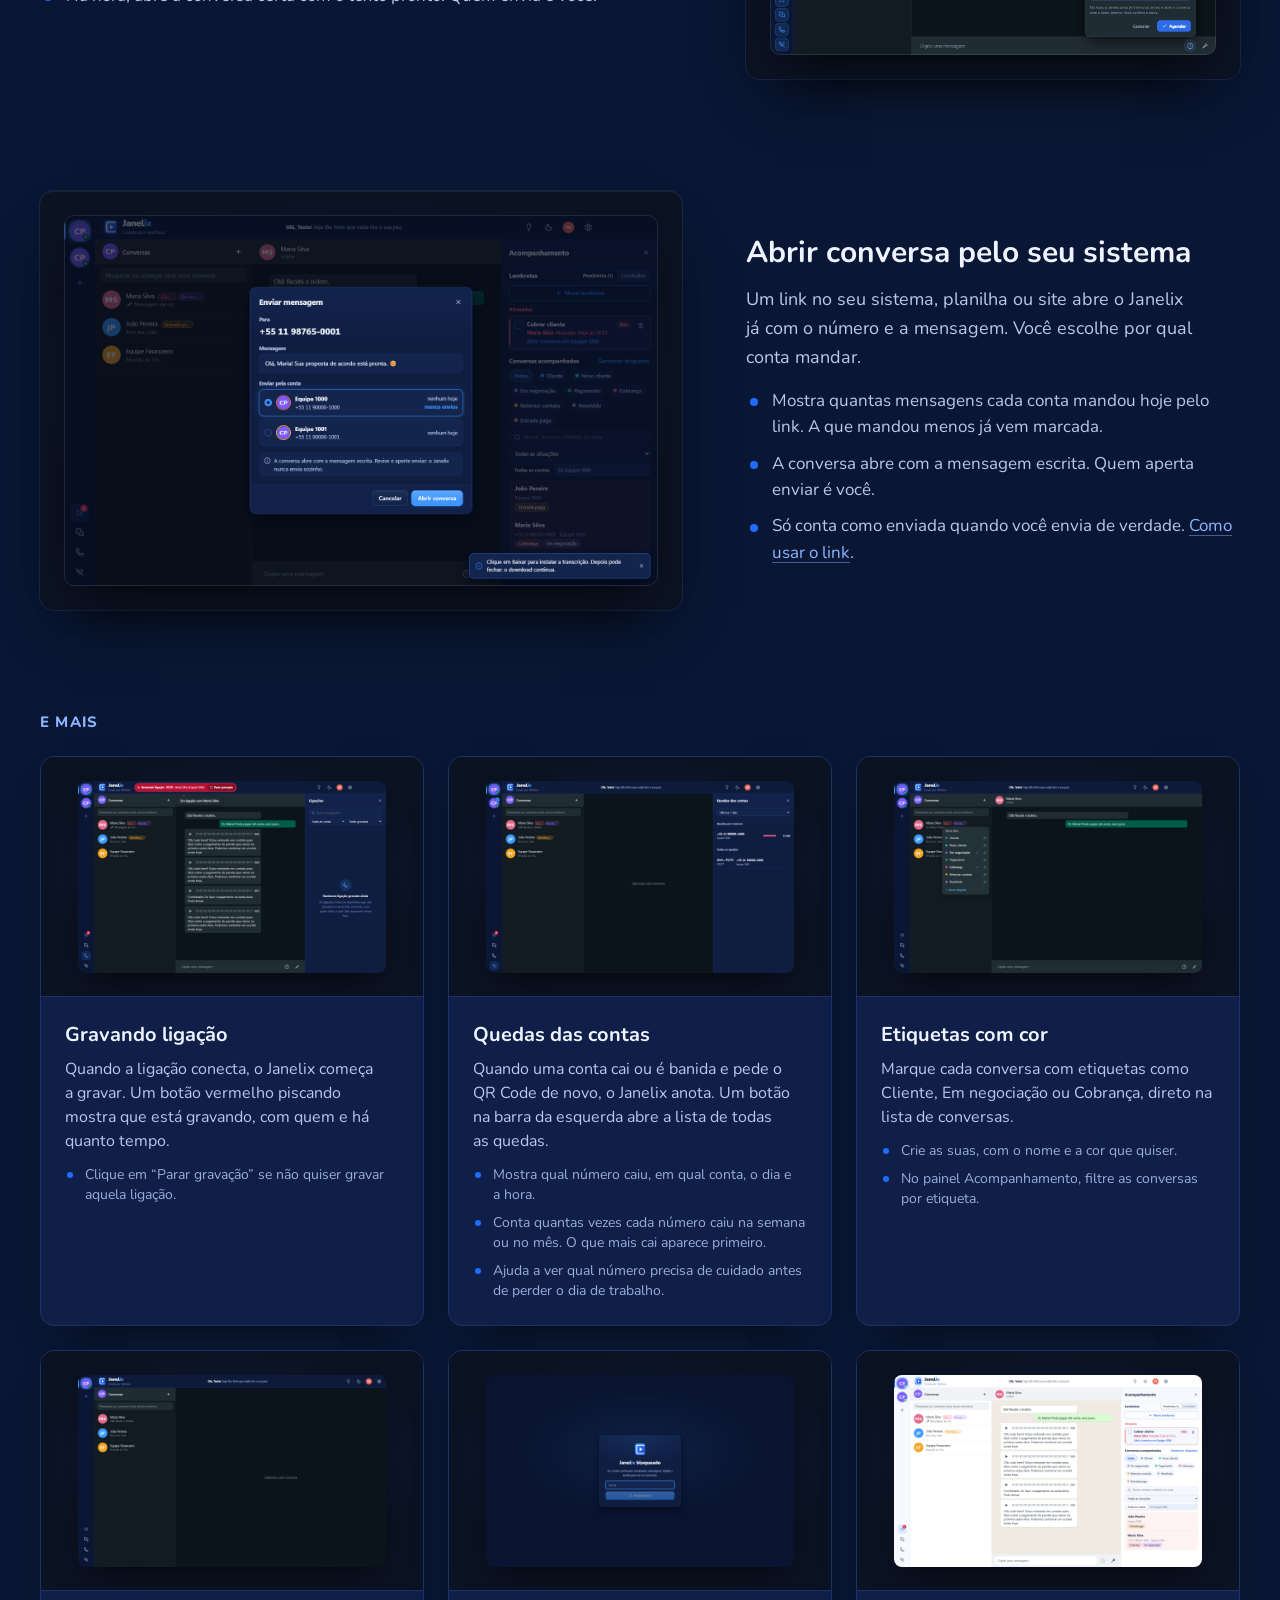
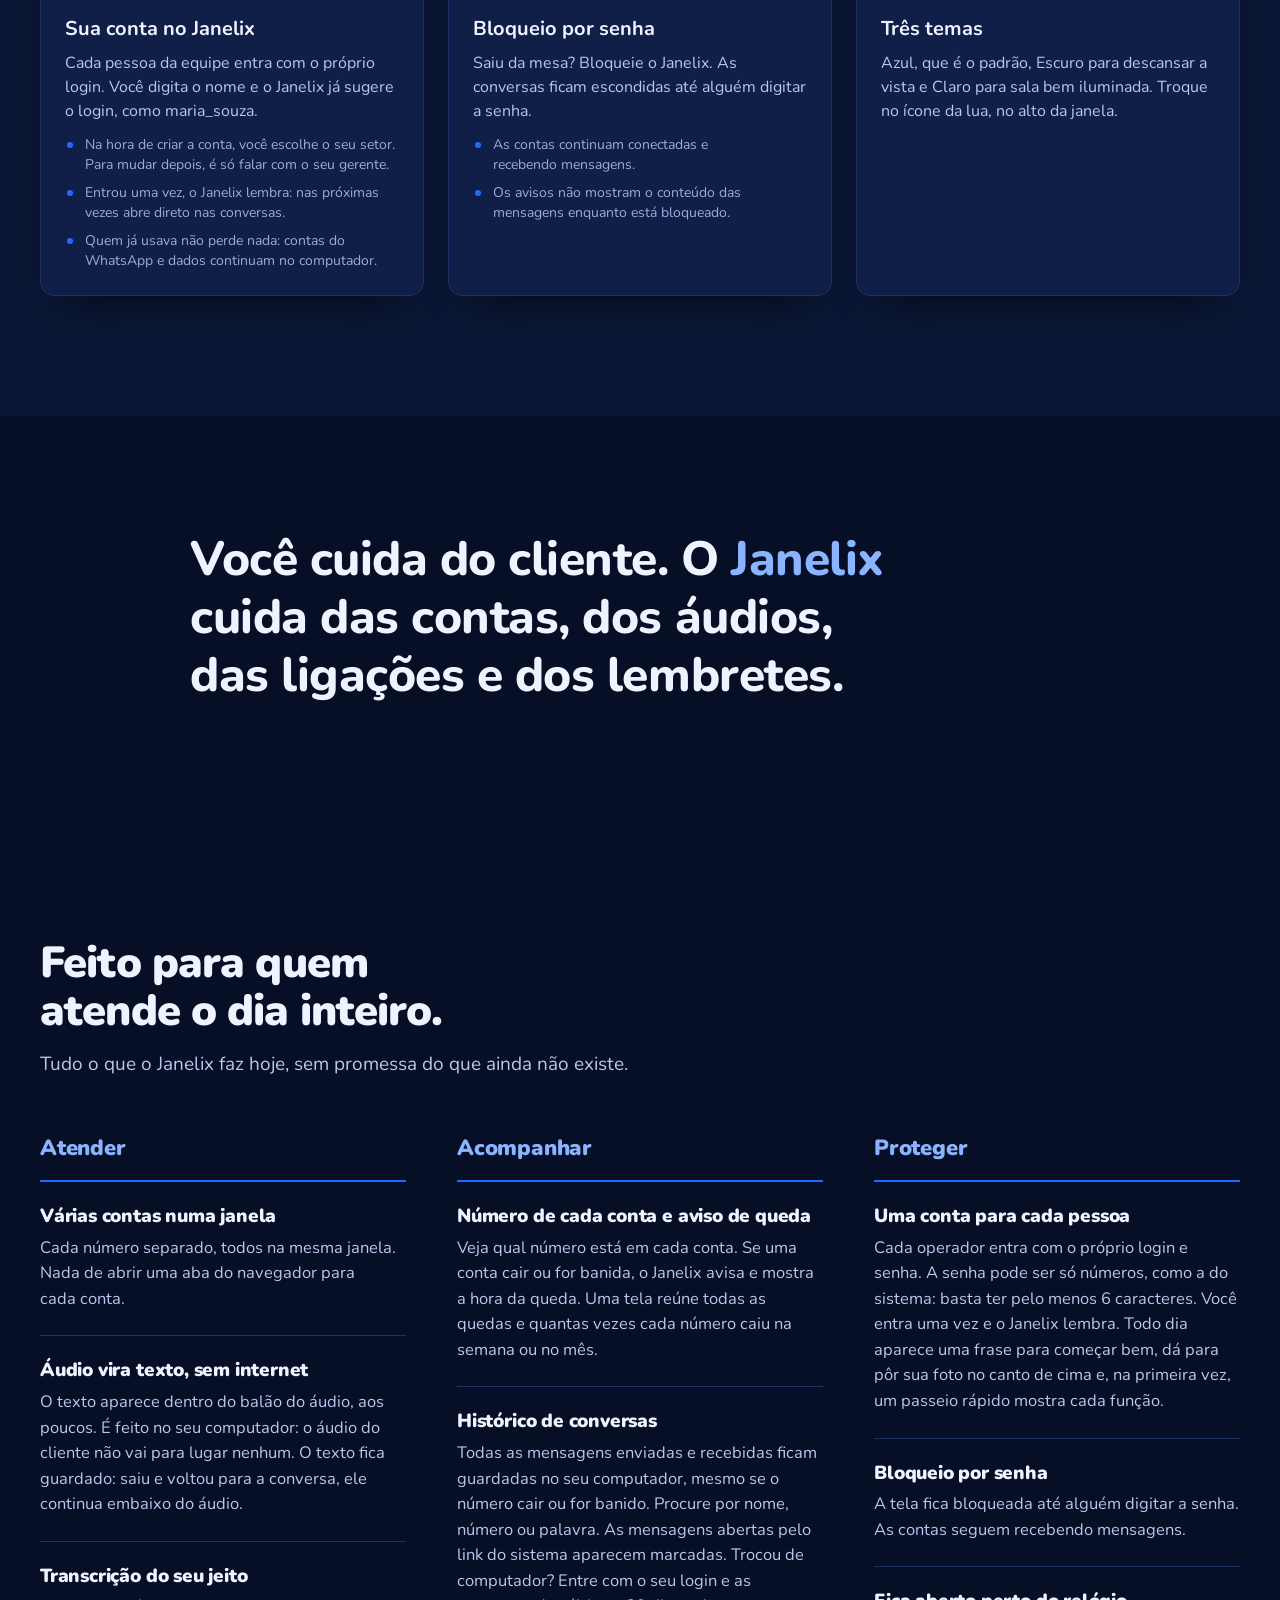
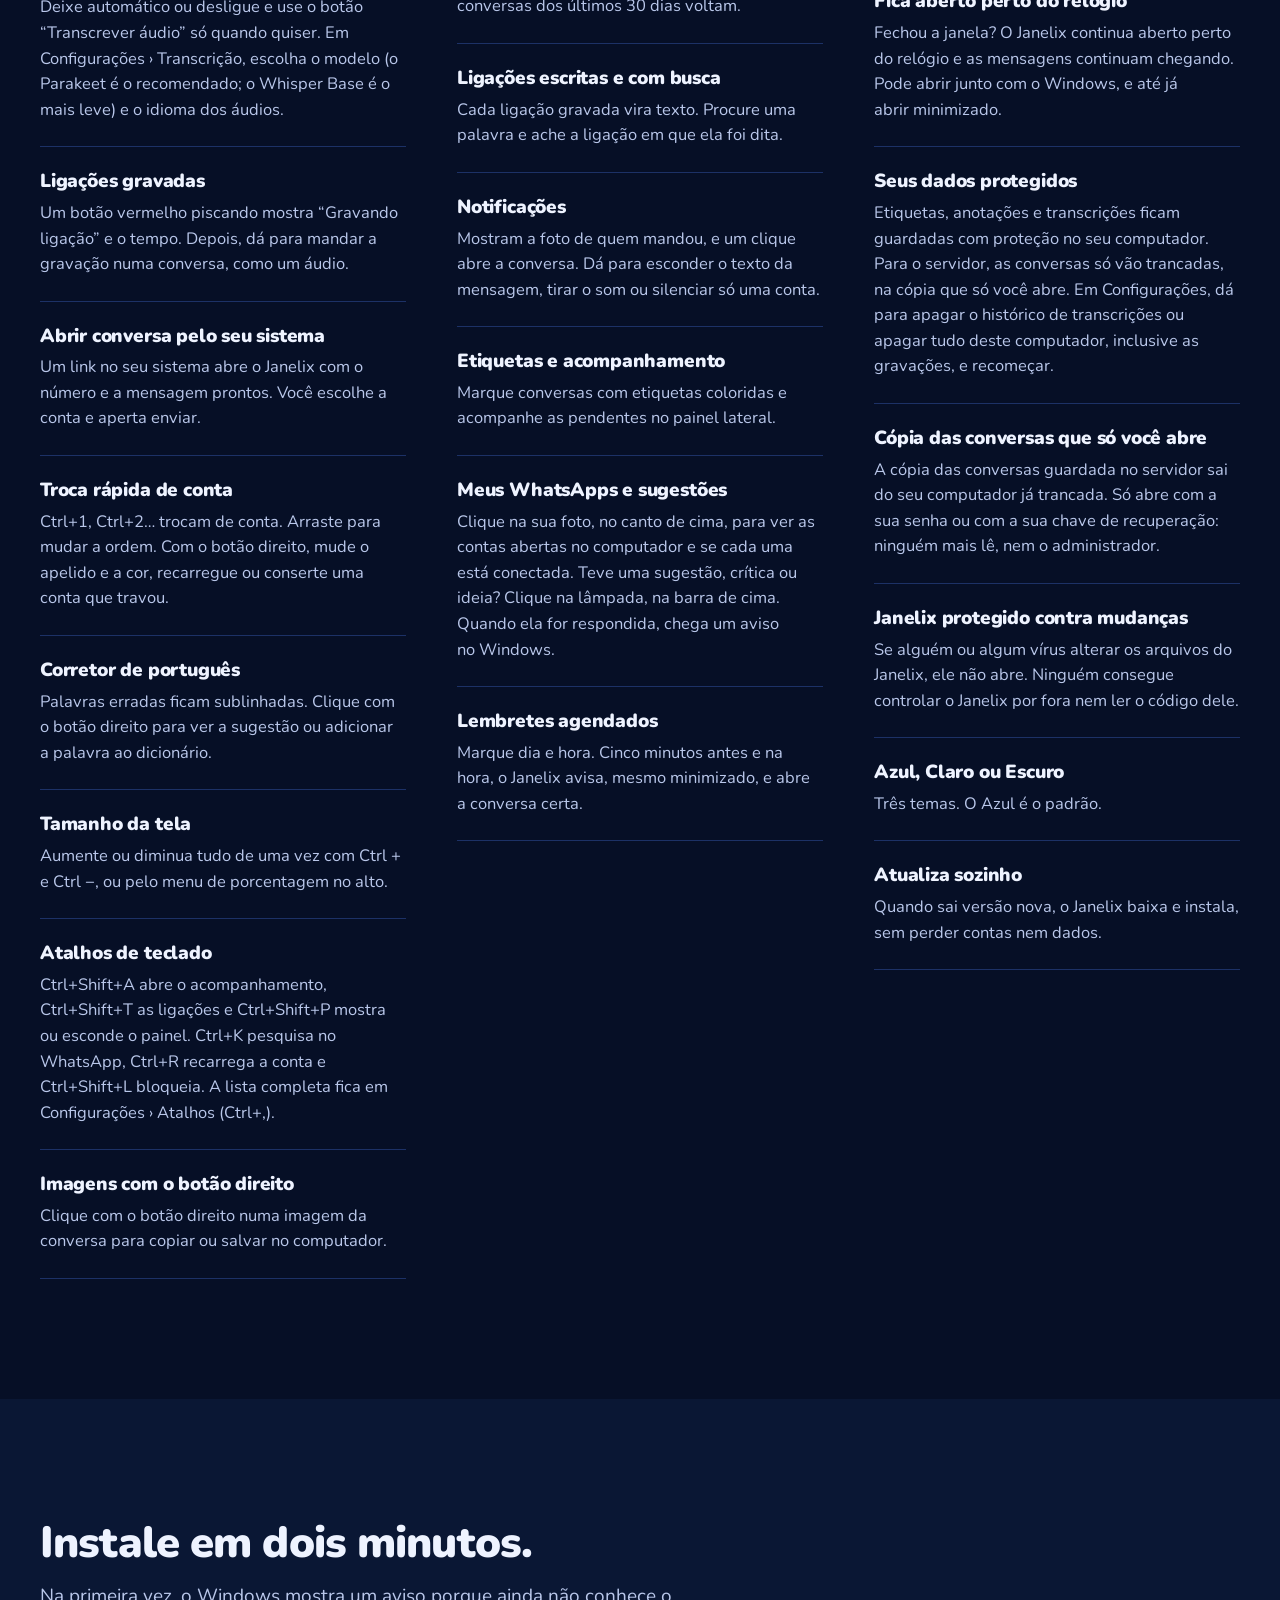
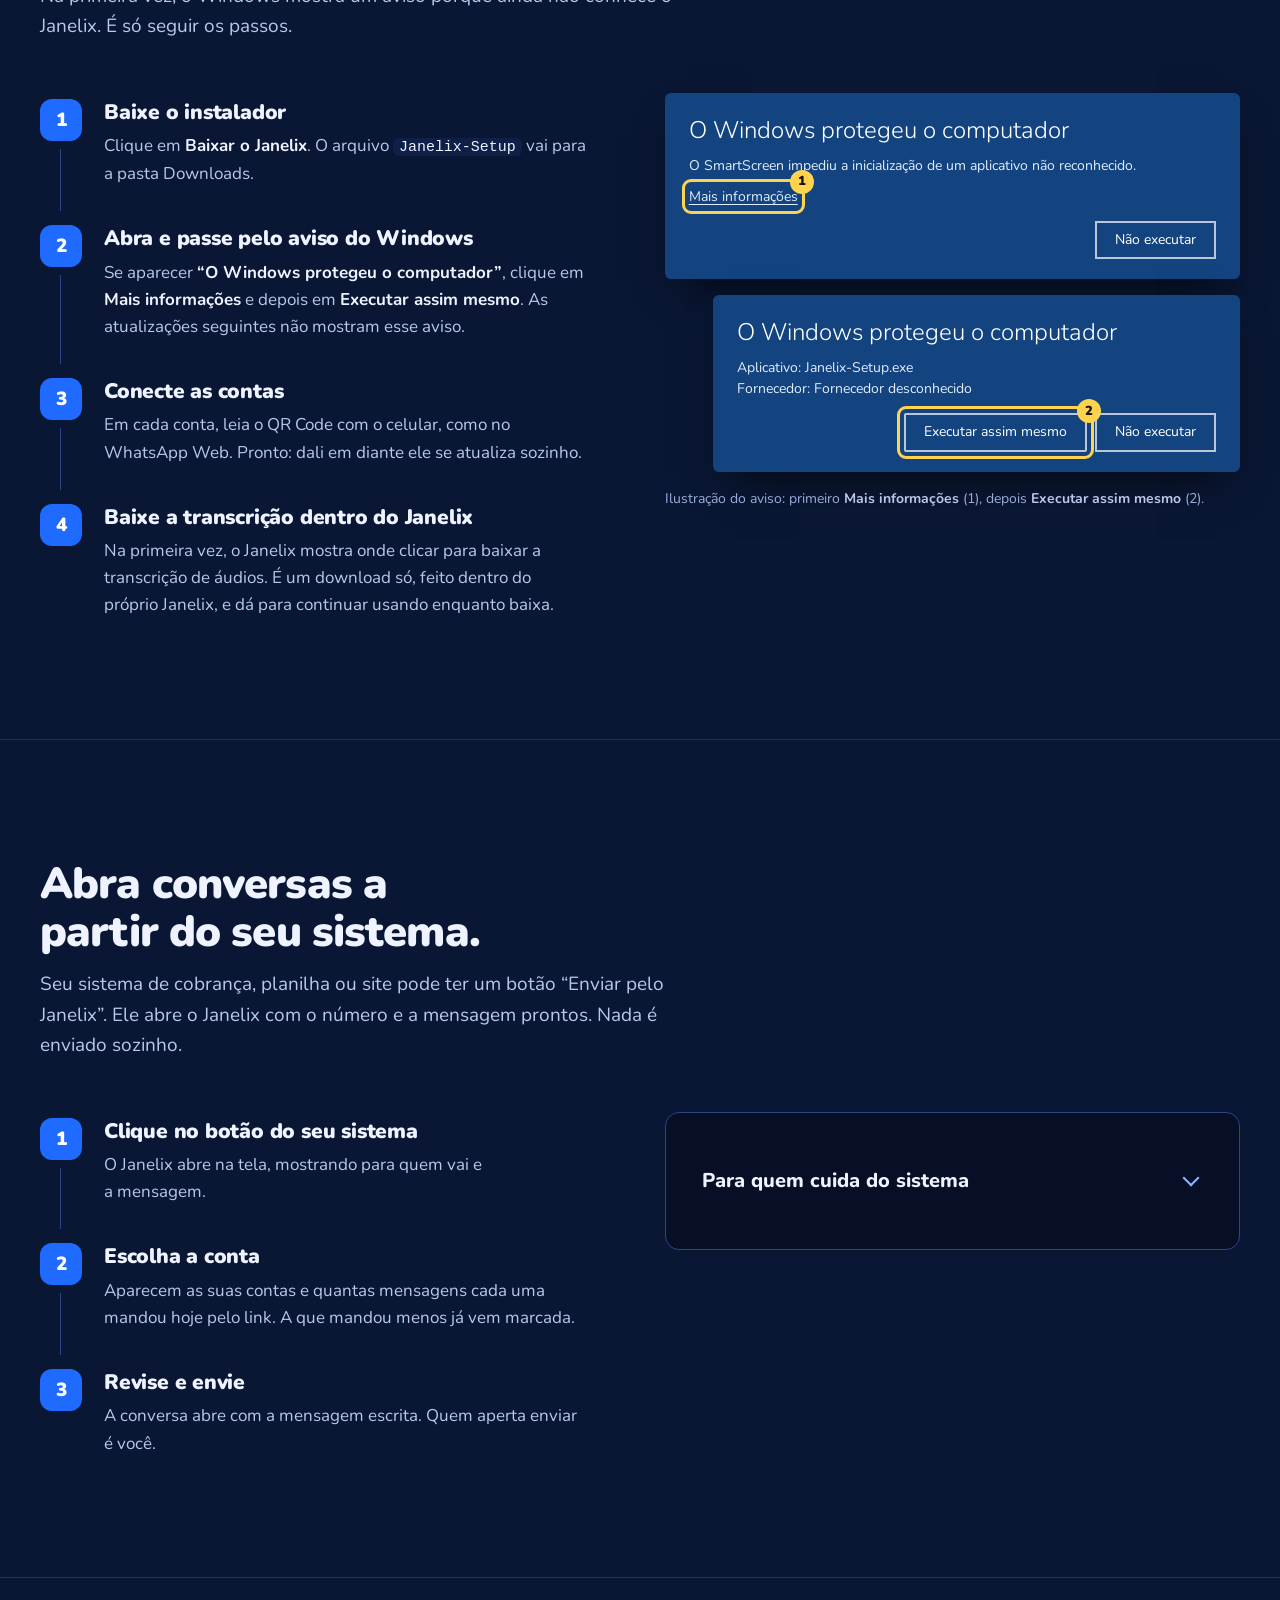
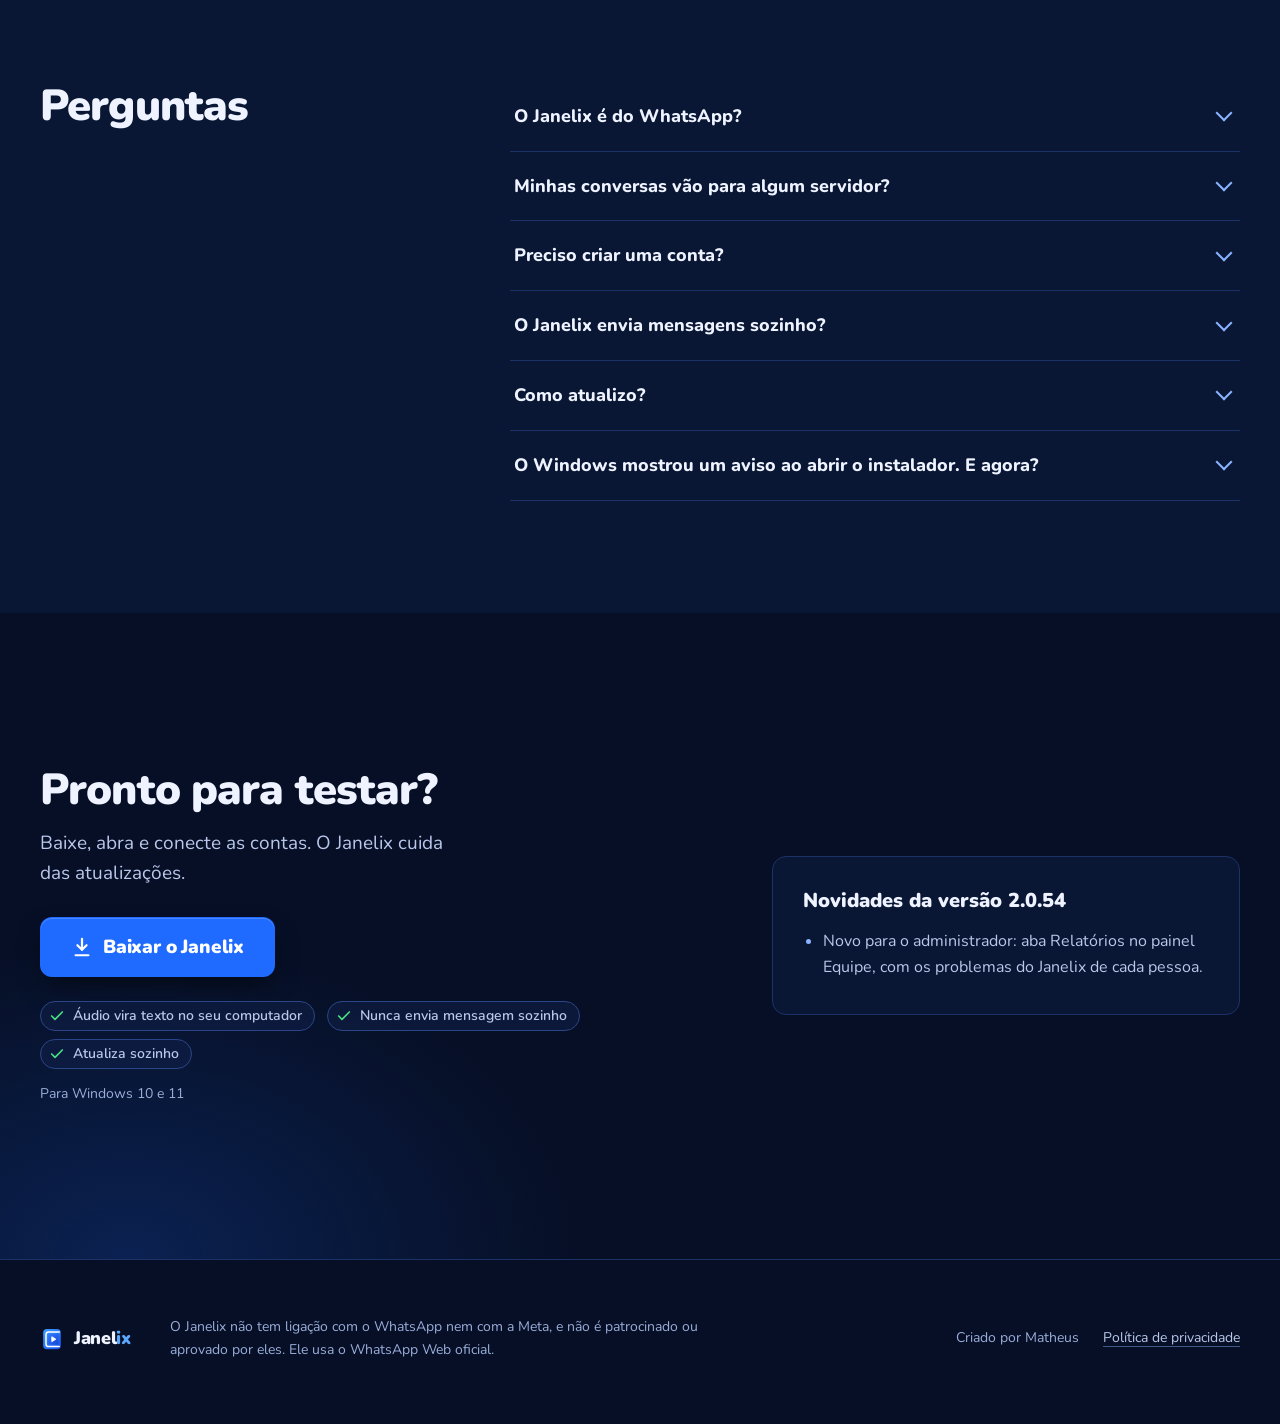
==== commit 961b1be6: "Versão 2.0.54" ====
--- a/index.html
+++ b/index.html
@@ -559,9 +559,9 @@
             <p class="final-req">Para Windows 10 e 11</p>
           </div>
           <div class="novidades">
-            <h3>Novidades da versão <span id="v-num">2.0.53</span></h3>
+            <h3>Novidades da versão <span id="v-num">2.0.54</span></h3>
             <ul id="notas">
-              <li>Correção: as contas pararam de reconectar sozinhas.</li>
+              <li>Novo para o administrador: aba Relatórios no painel Equipe, com os problemas do Janelix de cada pessoa.</li>
             </ul>
           </div>
         </div>
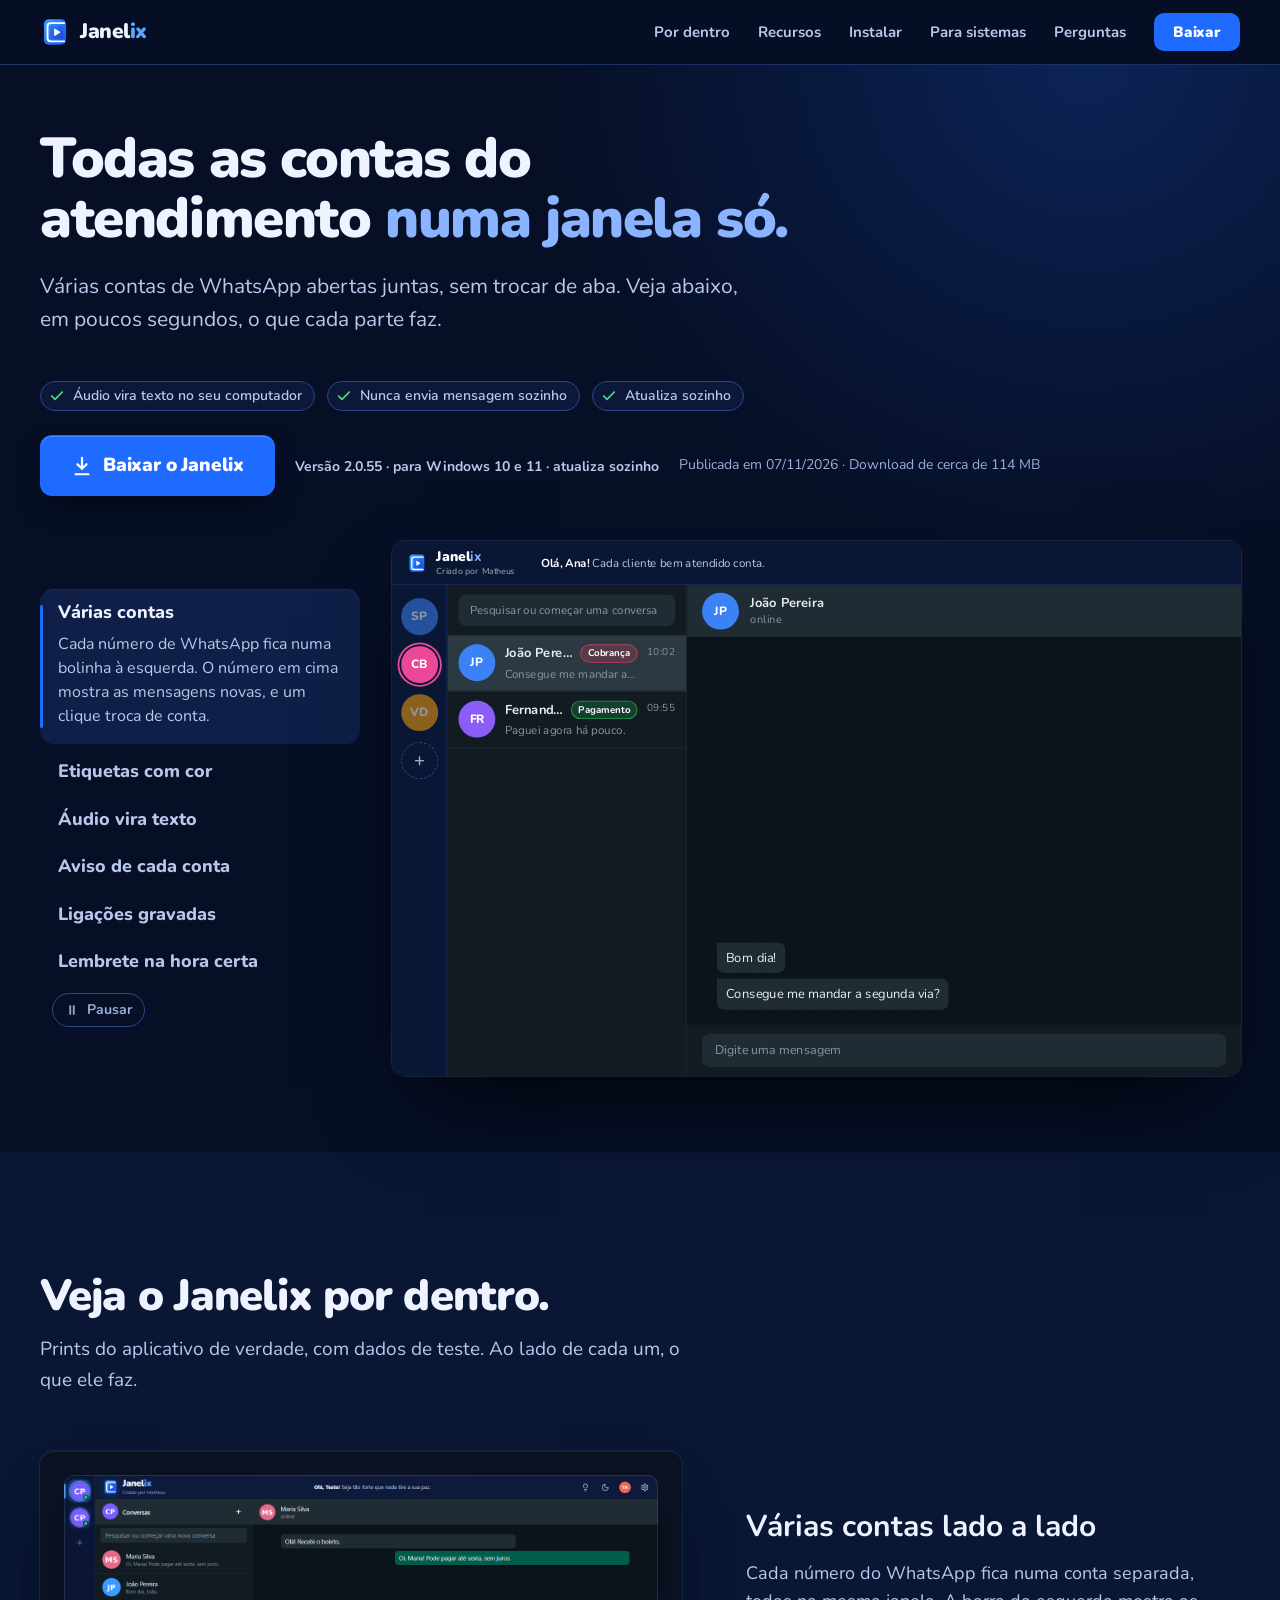
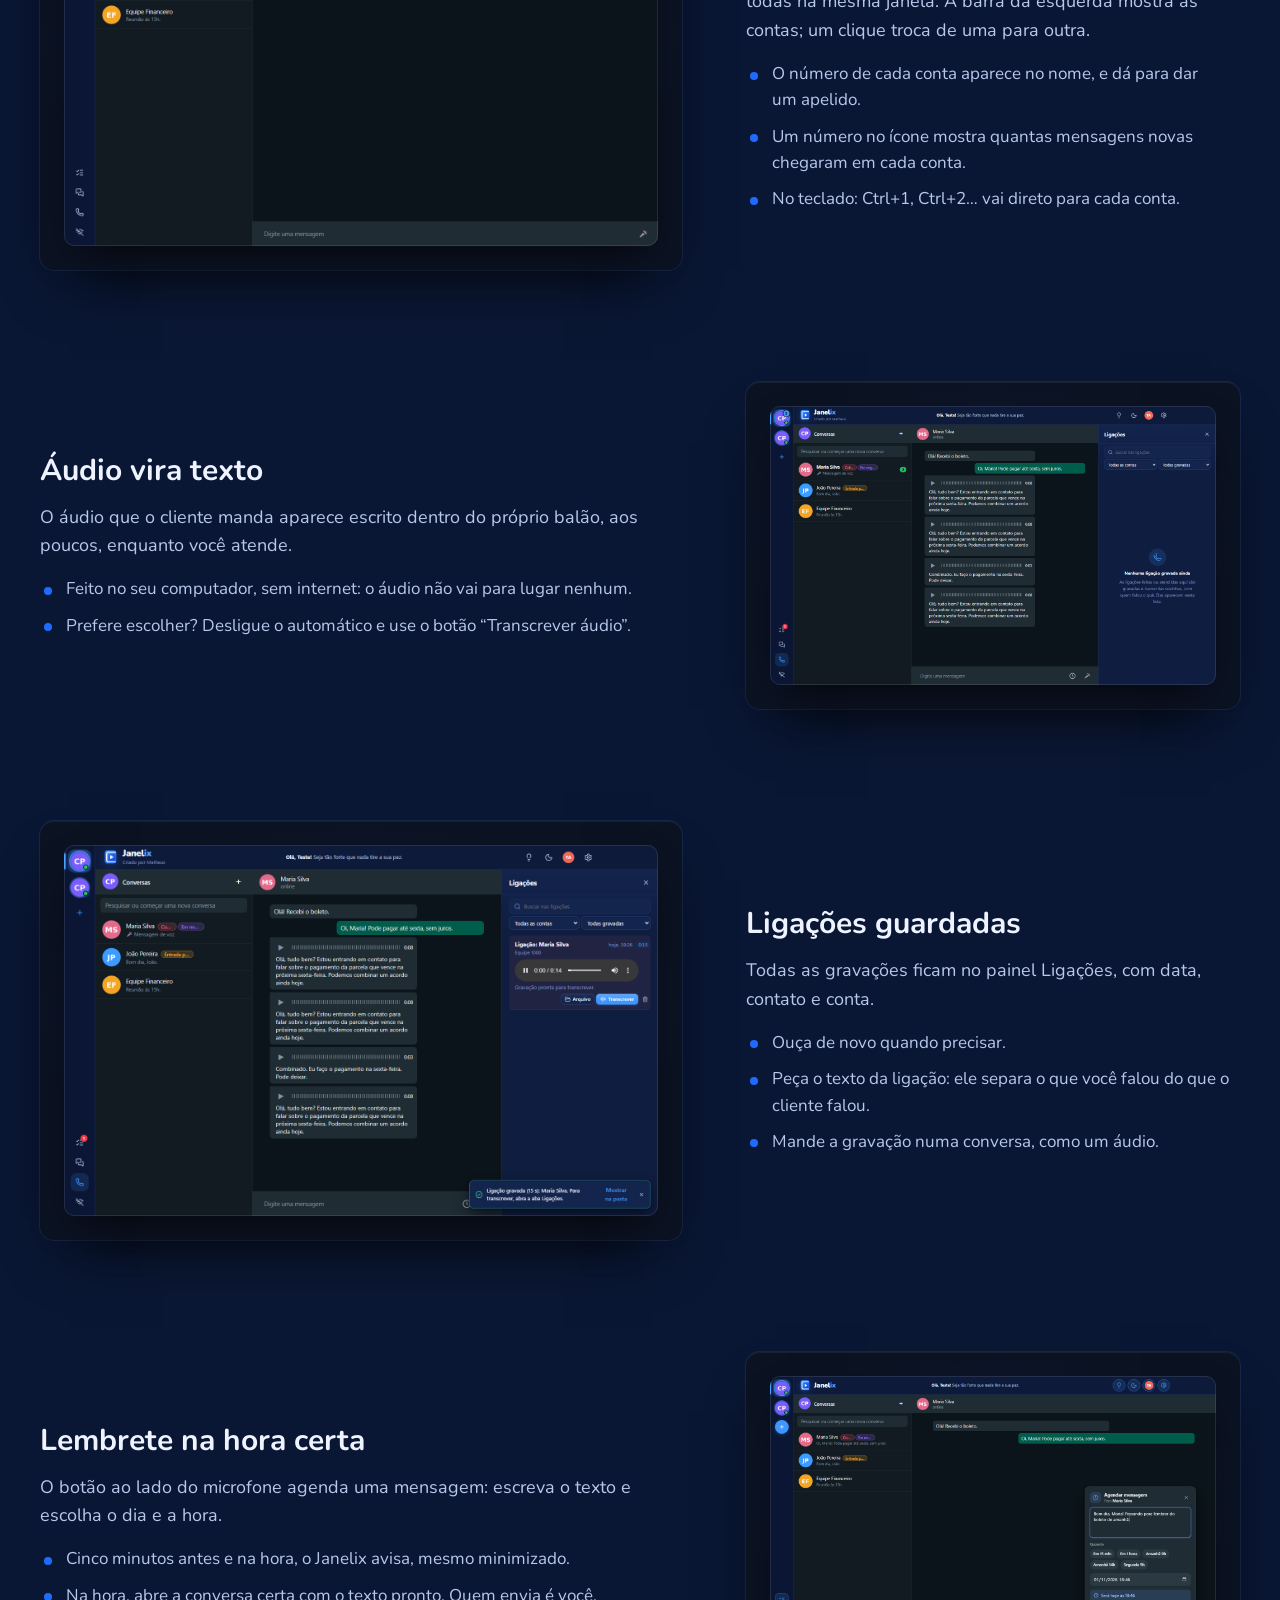
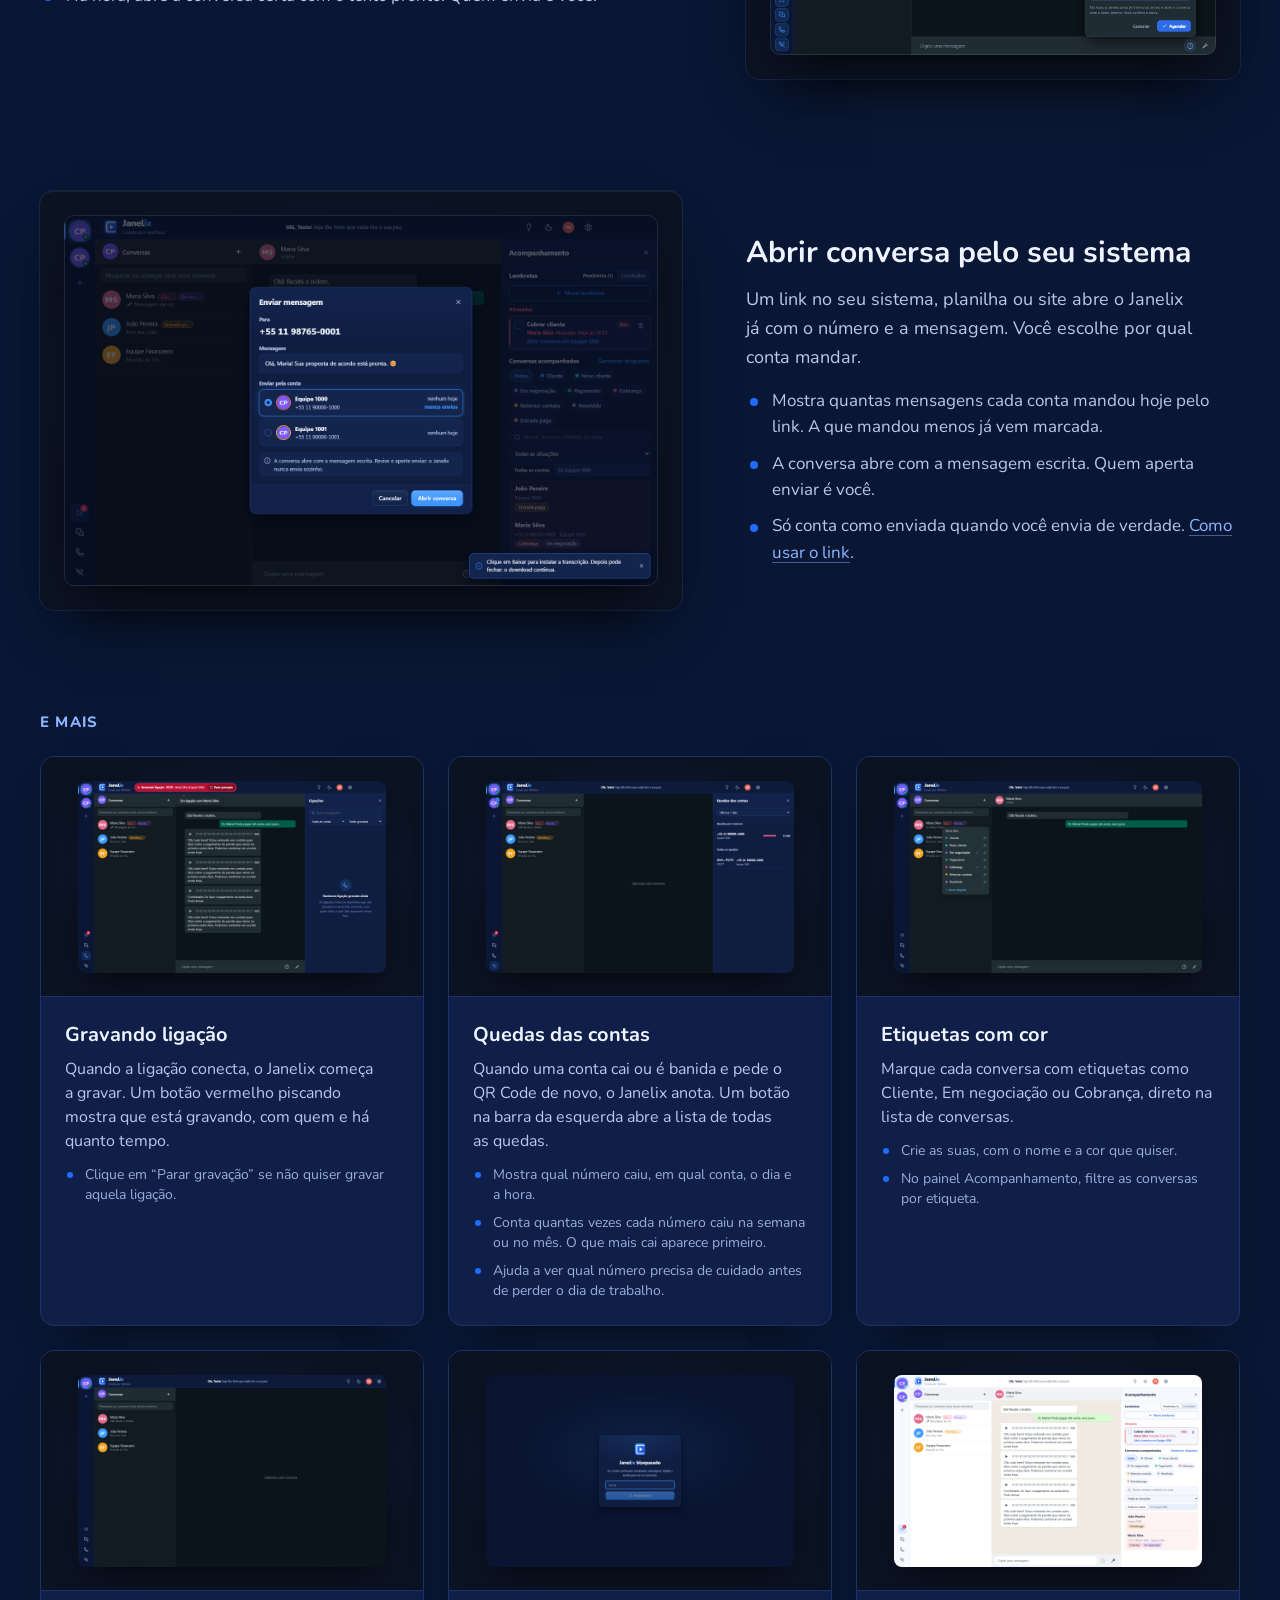
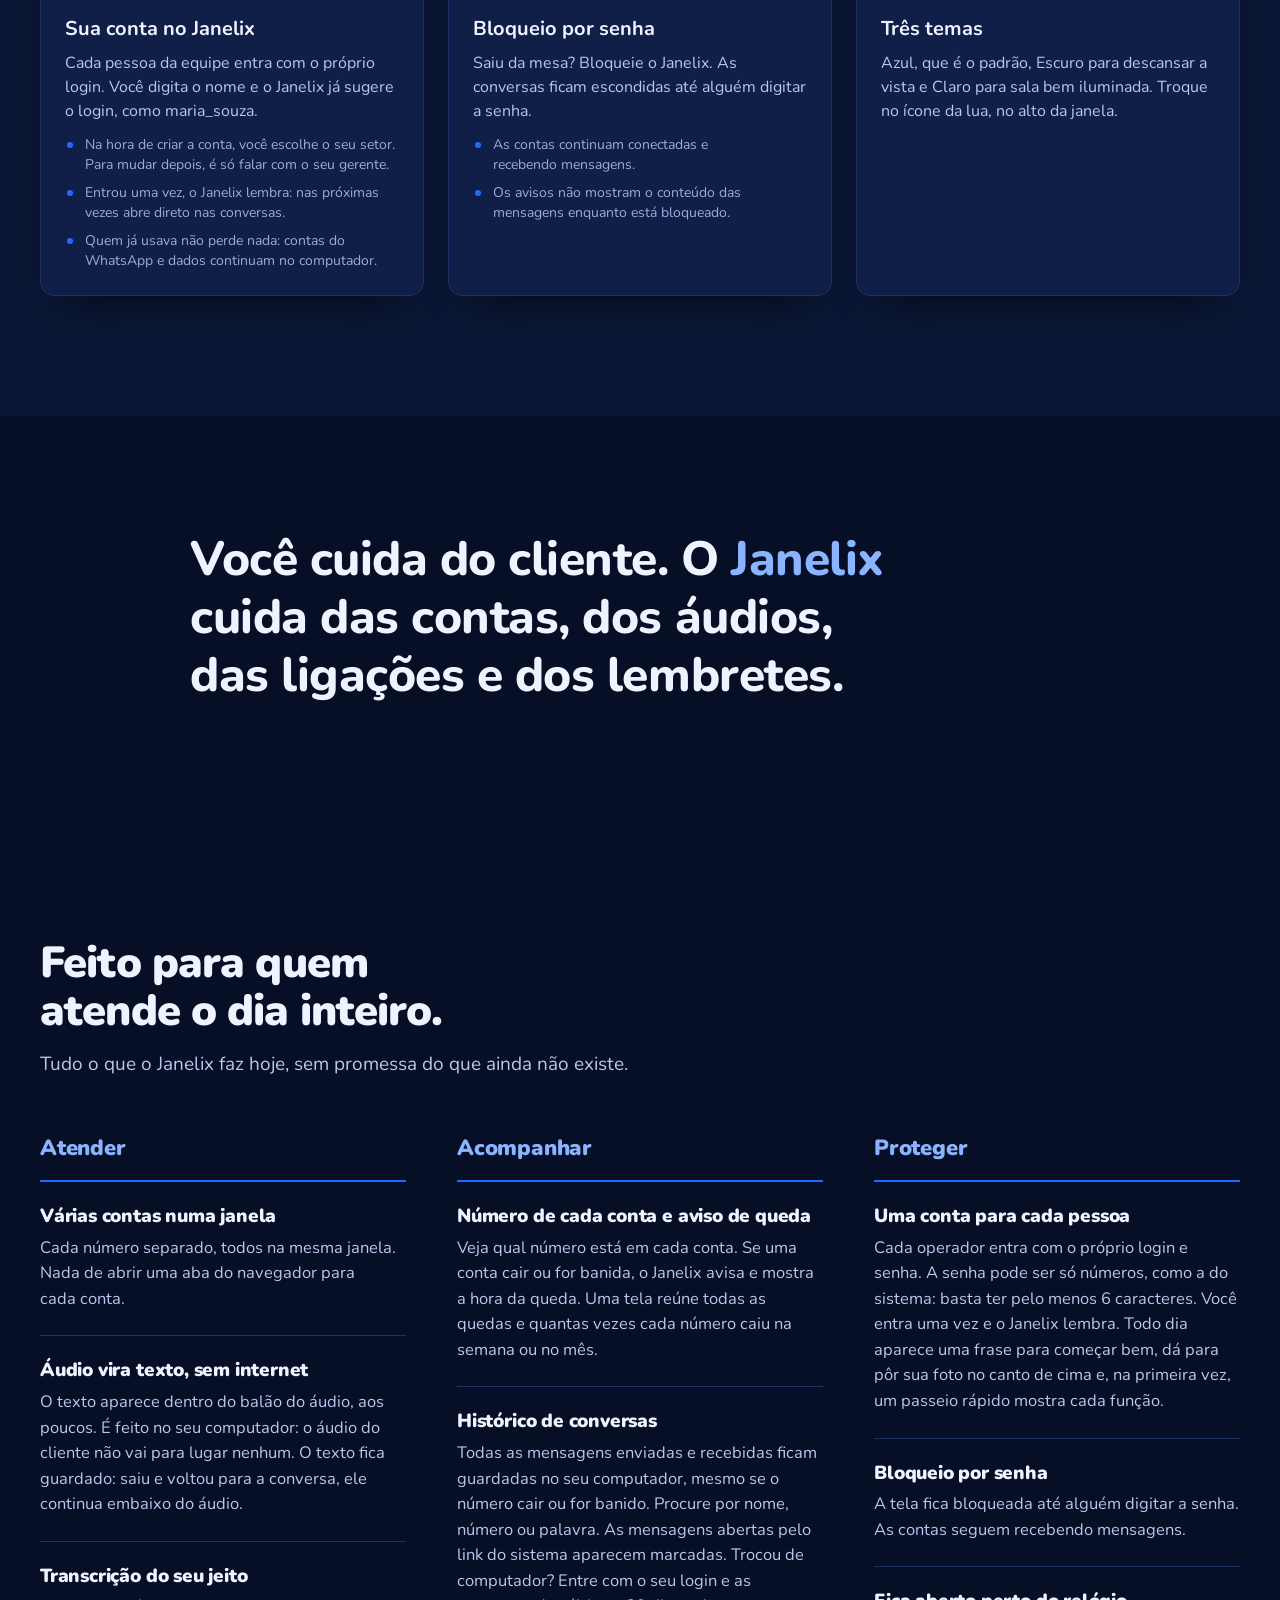
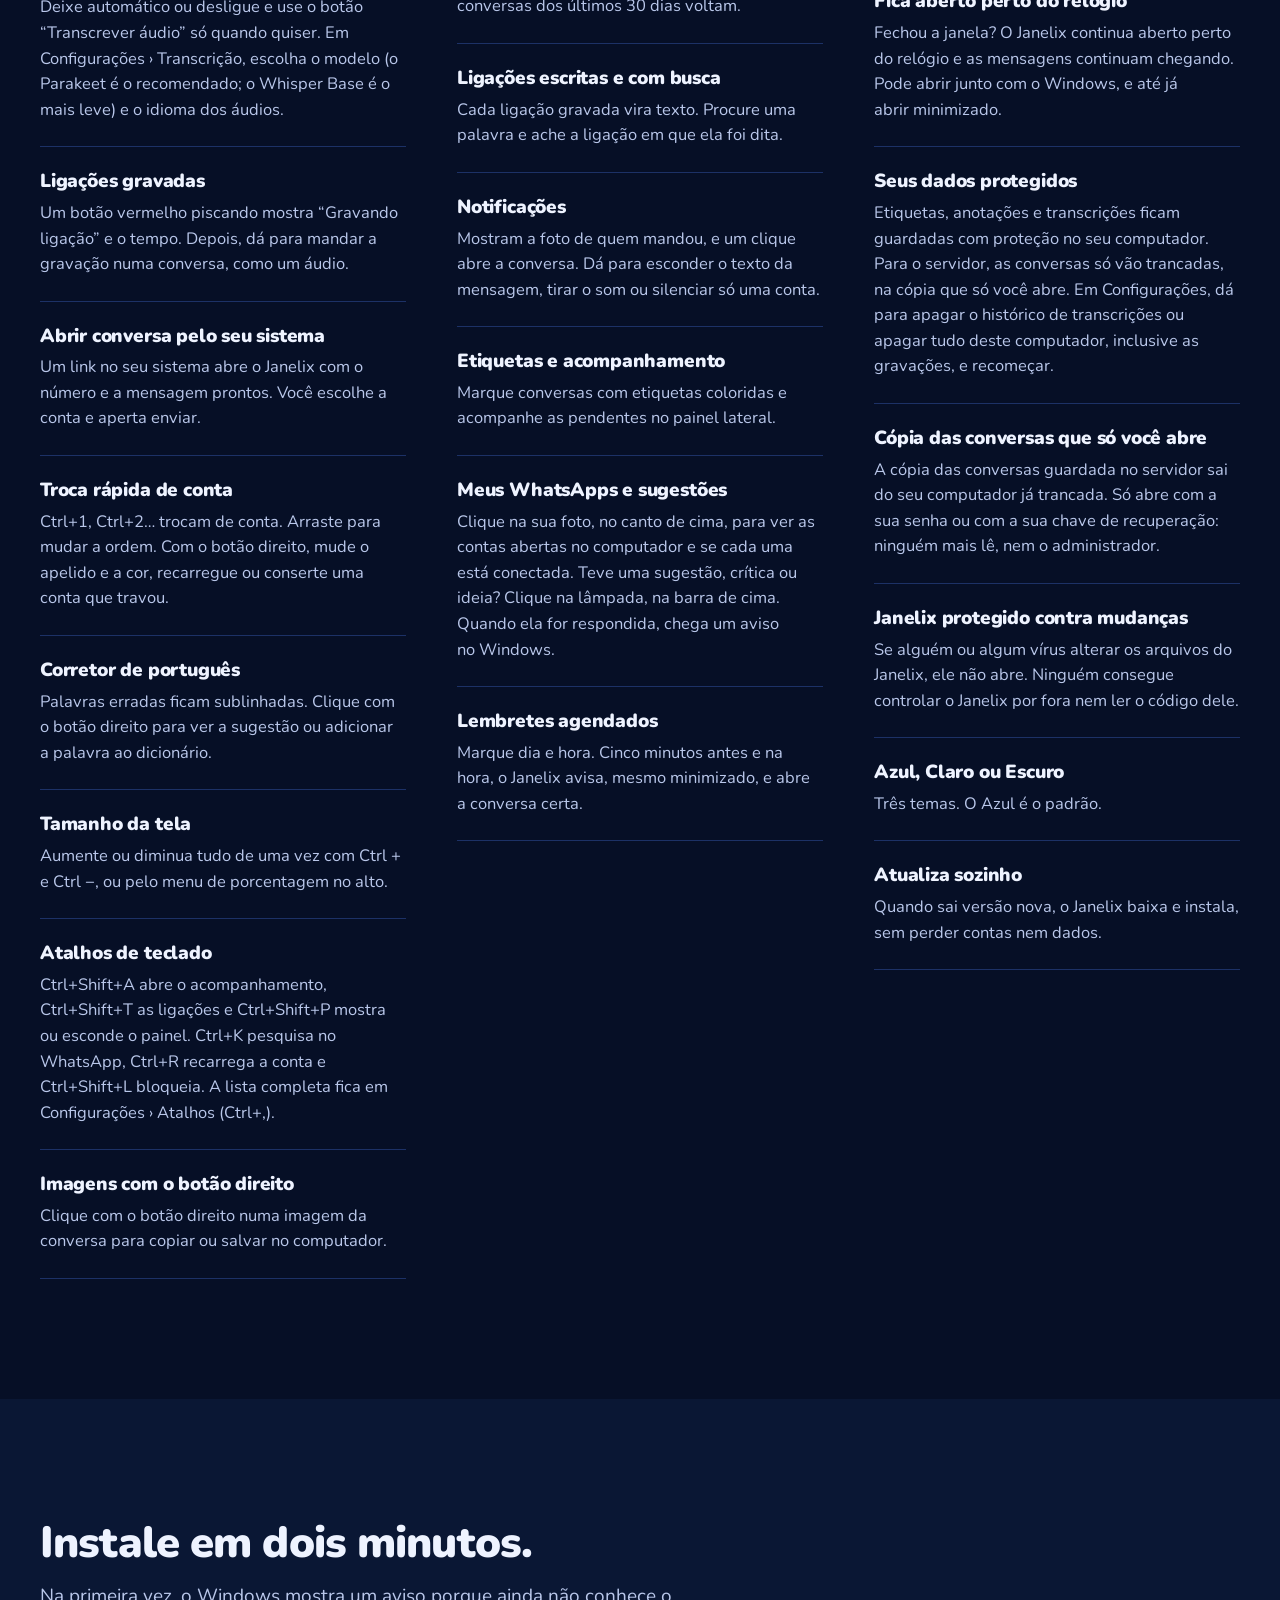
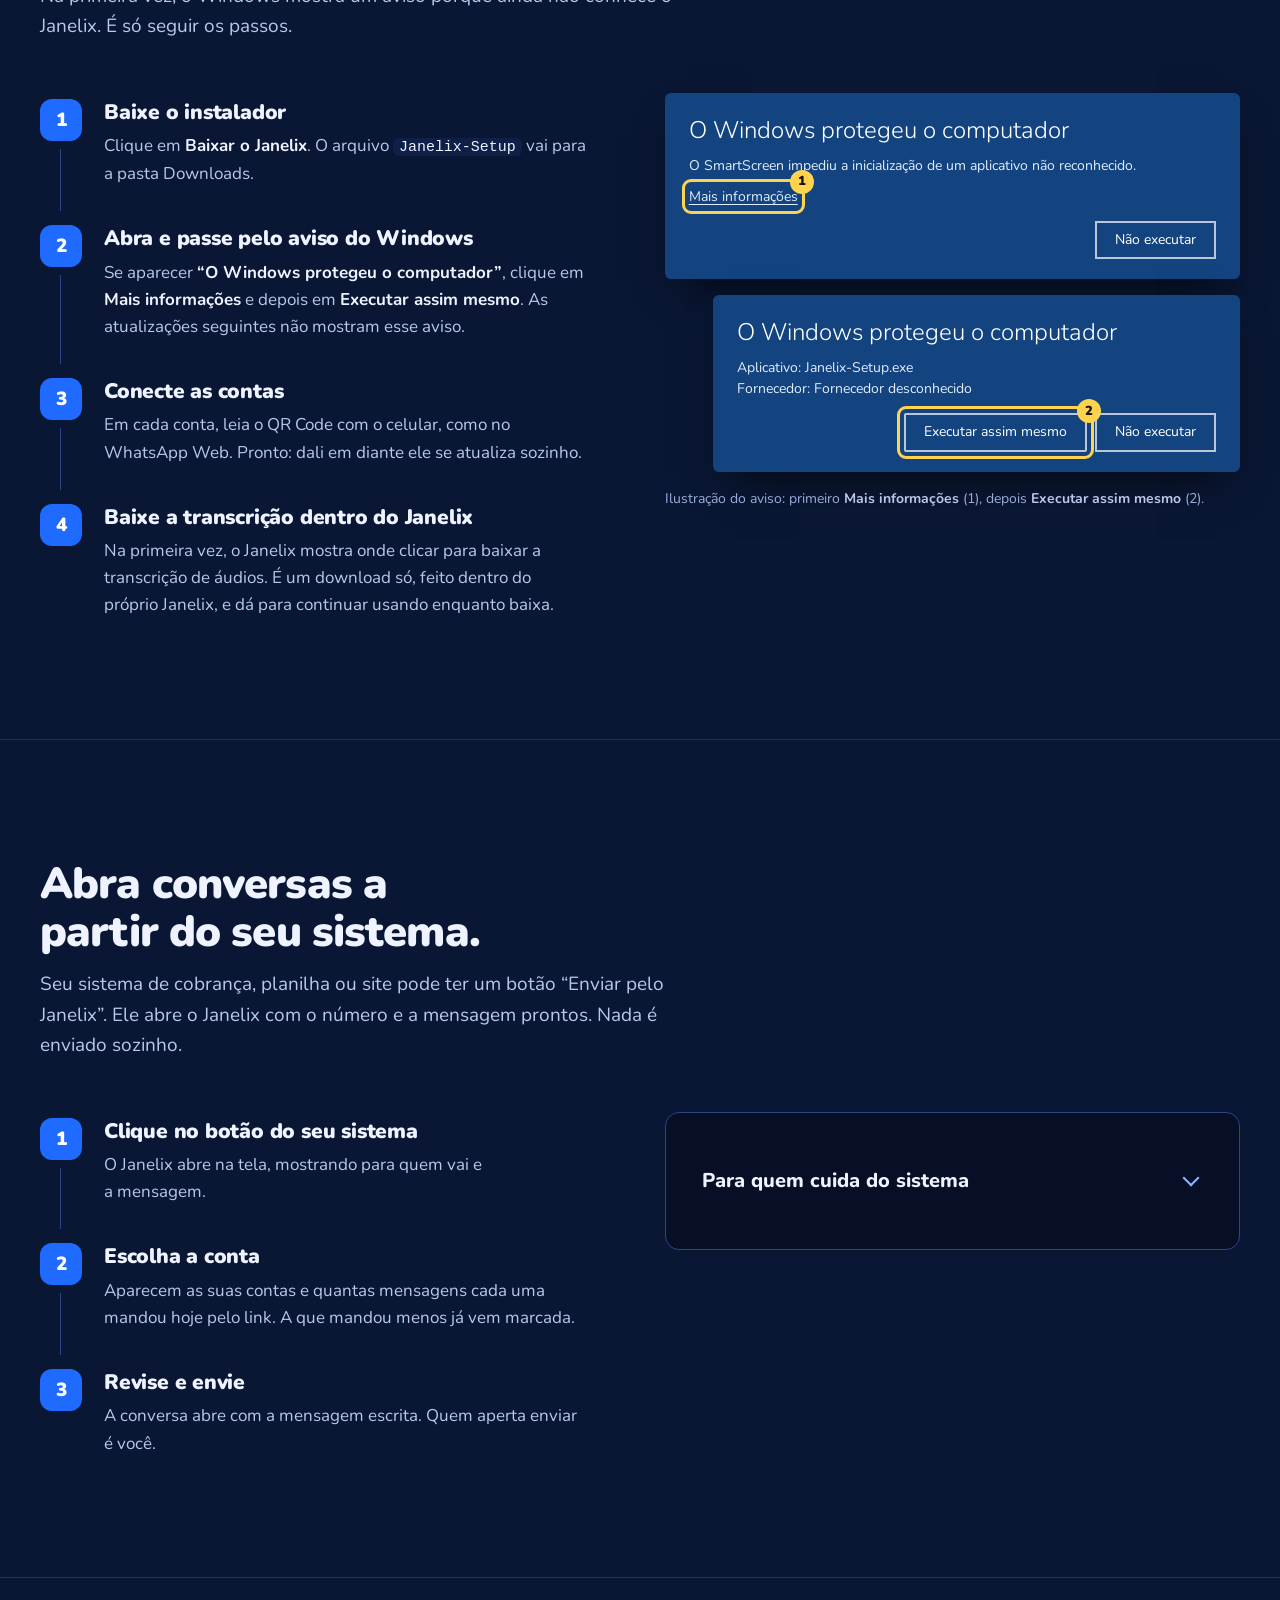
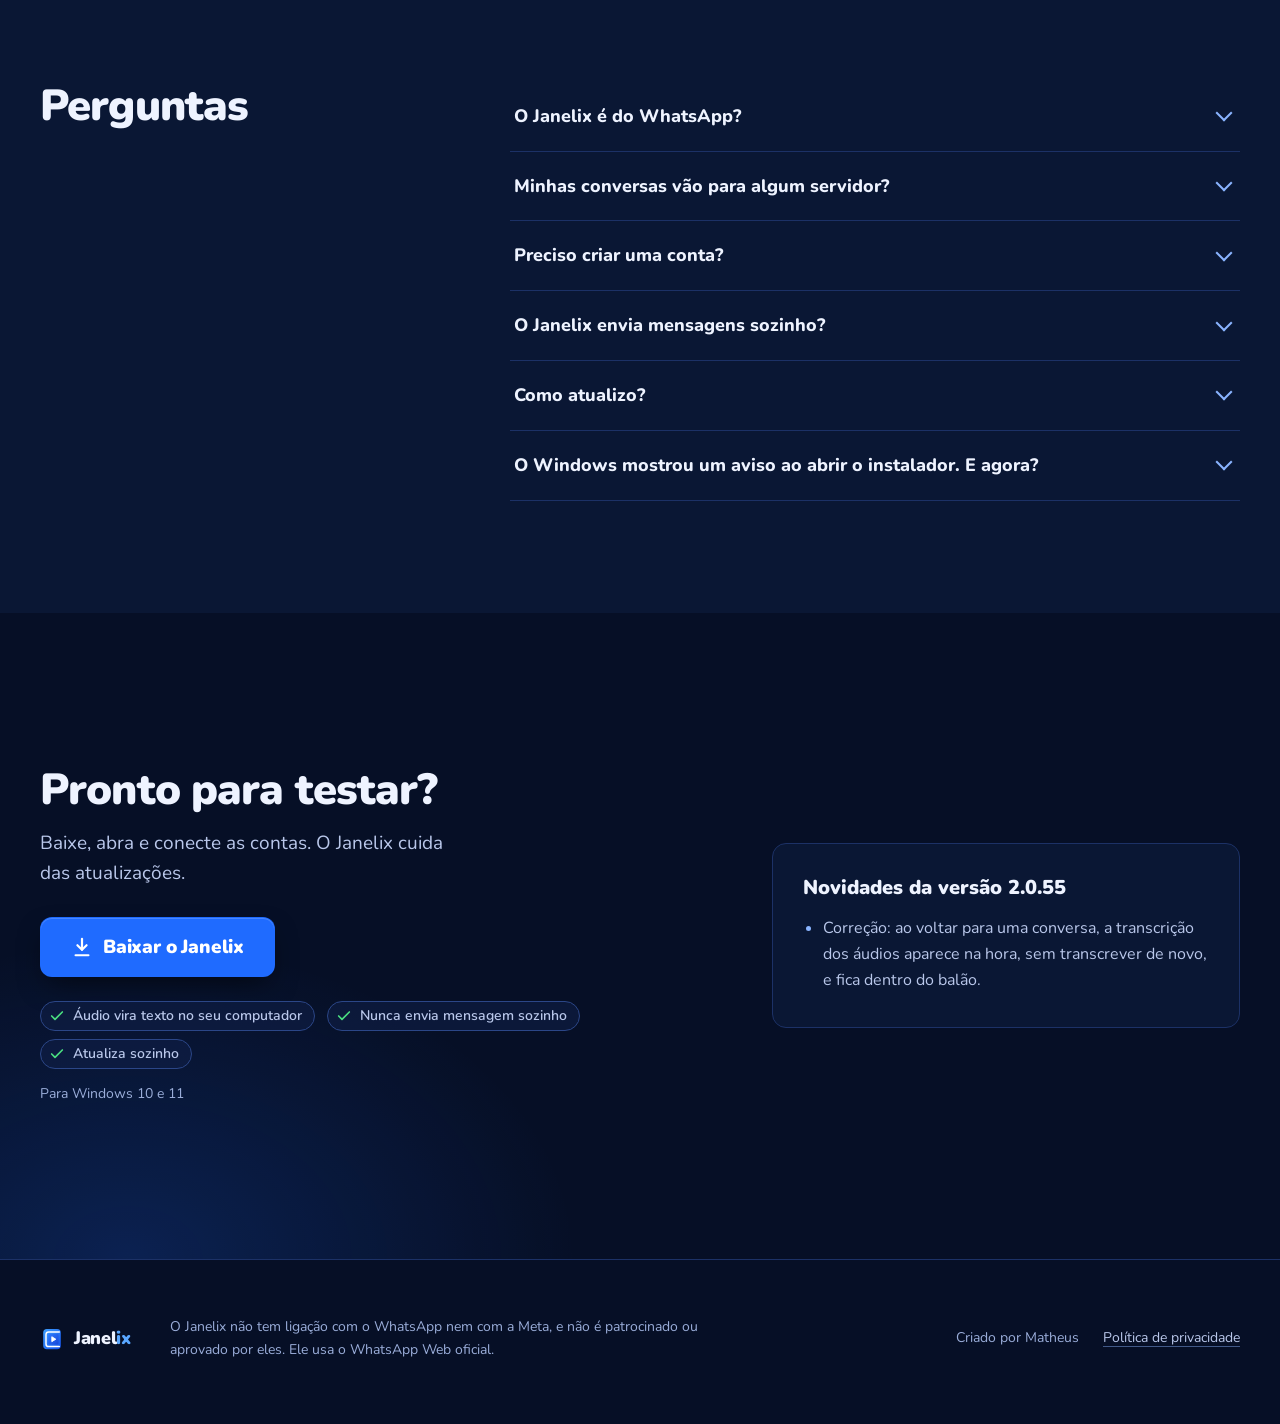
==== commit a60173a7: "Versão 2.0.55" ====
--- a/index.html
+++ b/index.html
@@ -559,9 +559,9 @@
             <p class="final-req">Para Windows 10 e 11</p>
           </div>
           <div class="novidades">
-            <h3>Novidades da versão <span id="v-num">2.0.54</span></h3>
+            <h3>Novidades da versão <span id="v-num">2.0.55</span></h3>
             <ul id="notas">
-              <li>Novo para o administrador: aba Relatórios no painel Equipe, com os problemas do Janelix de cada pessoa.</li>
+              <li>Correção: ao voltar para uma conversa, a transcrição dos áudios aparece na hora, sem transcrever de novo, e fica dentro do balão.</li>
             </ul>
           </div>
         </div>
